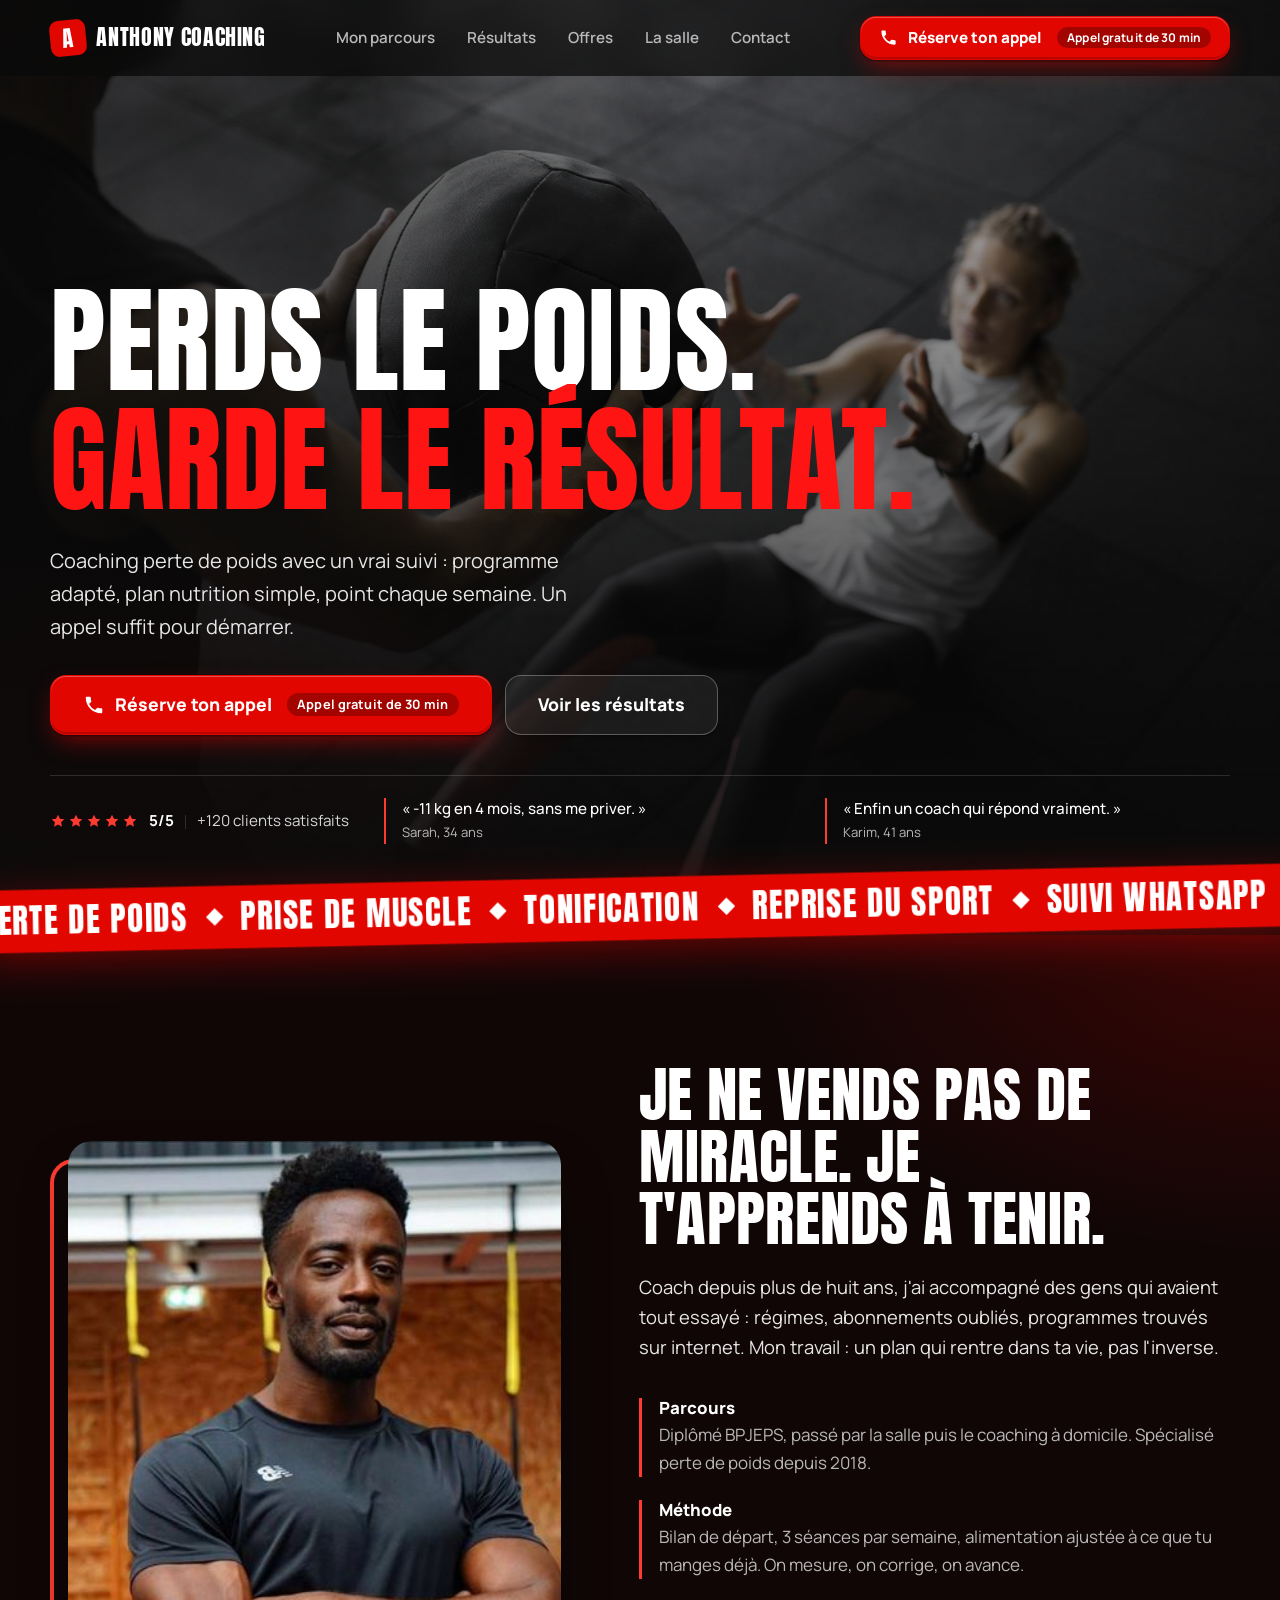
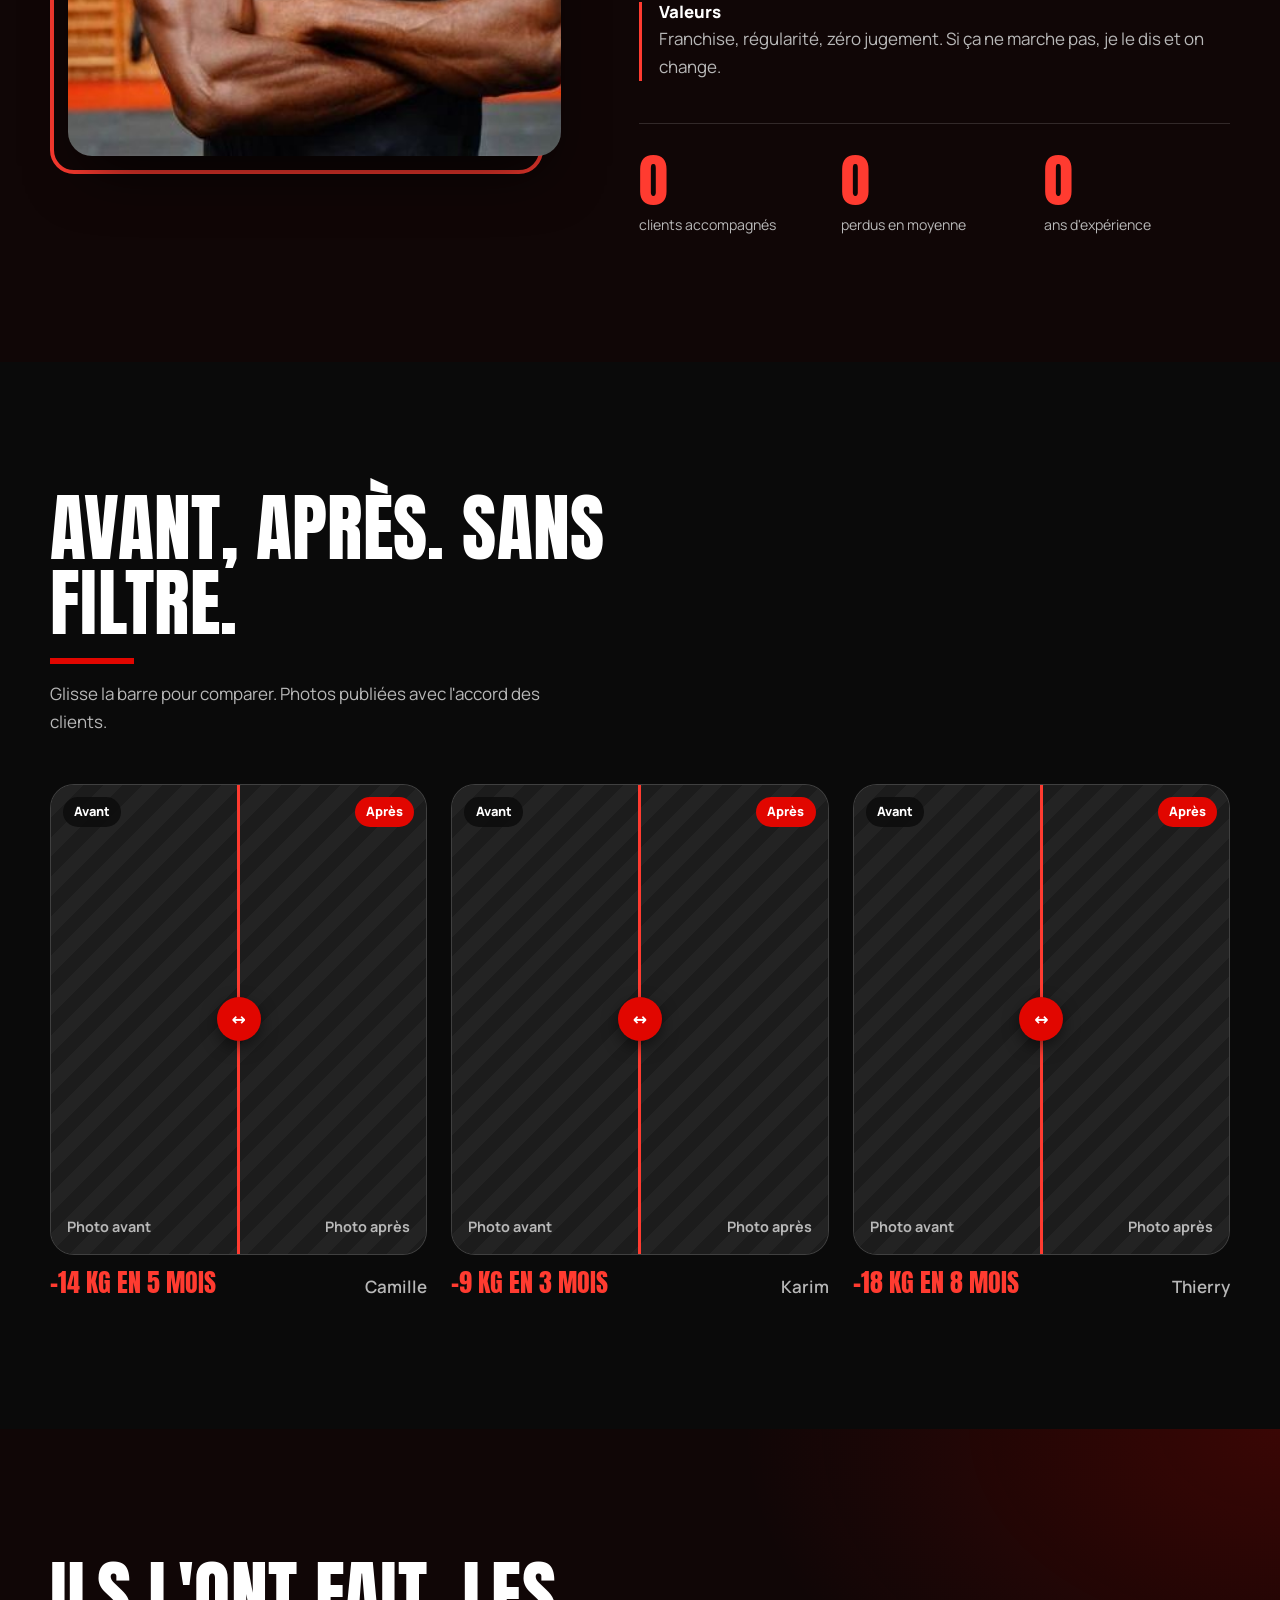
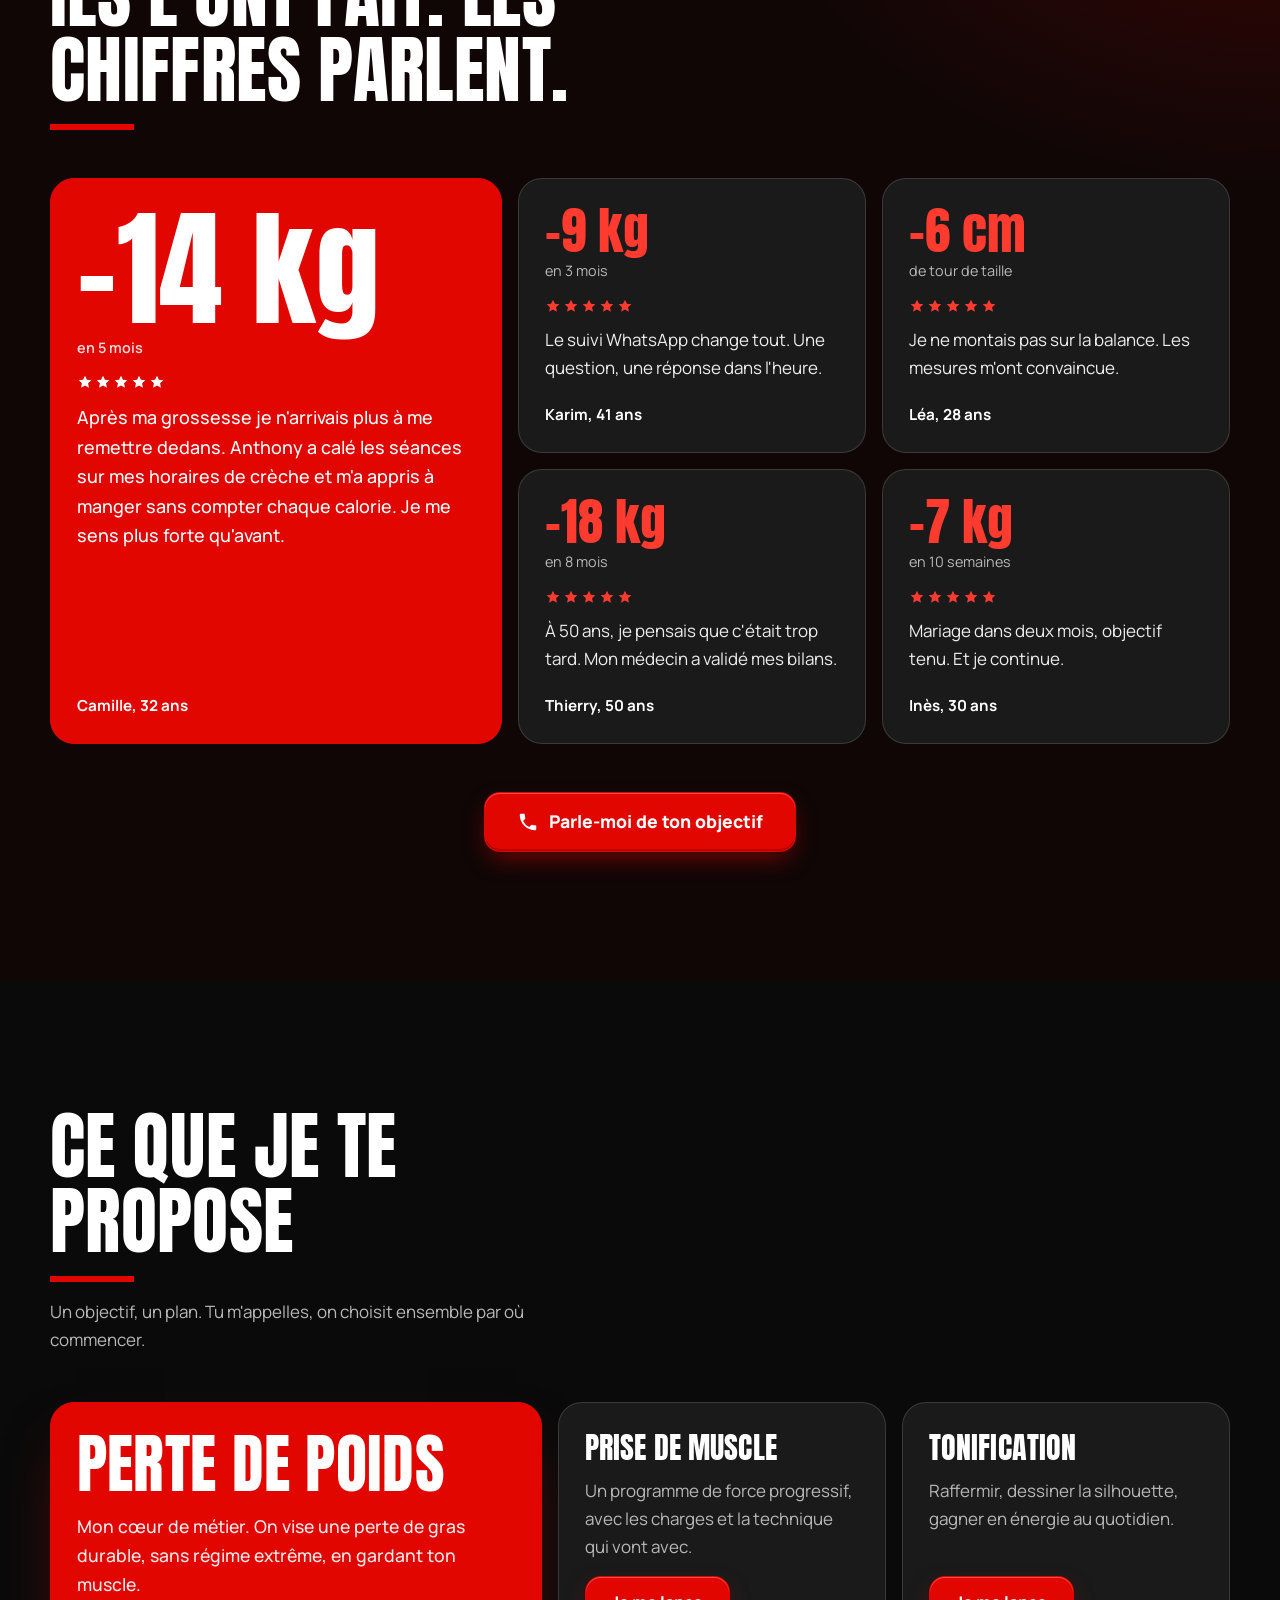
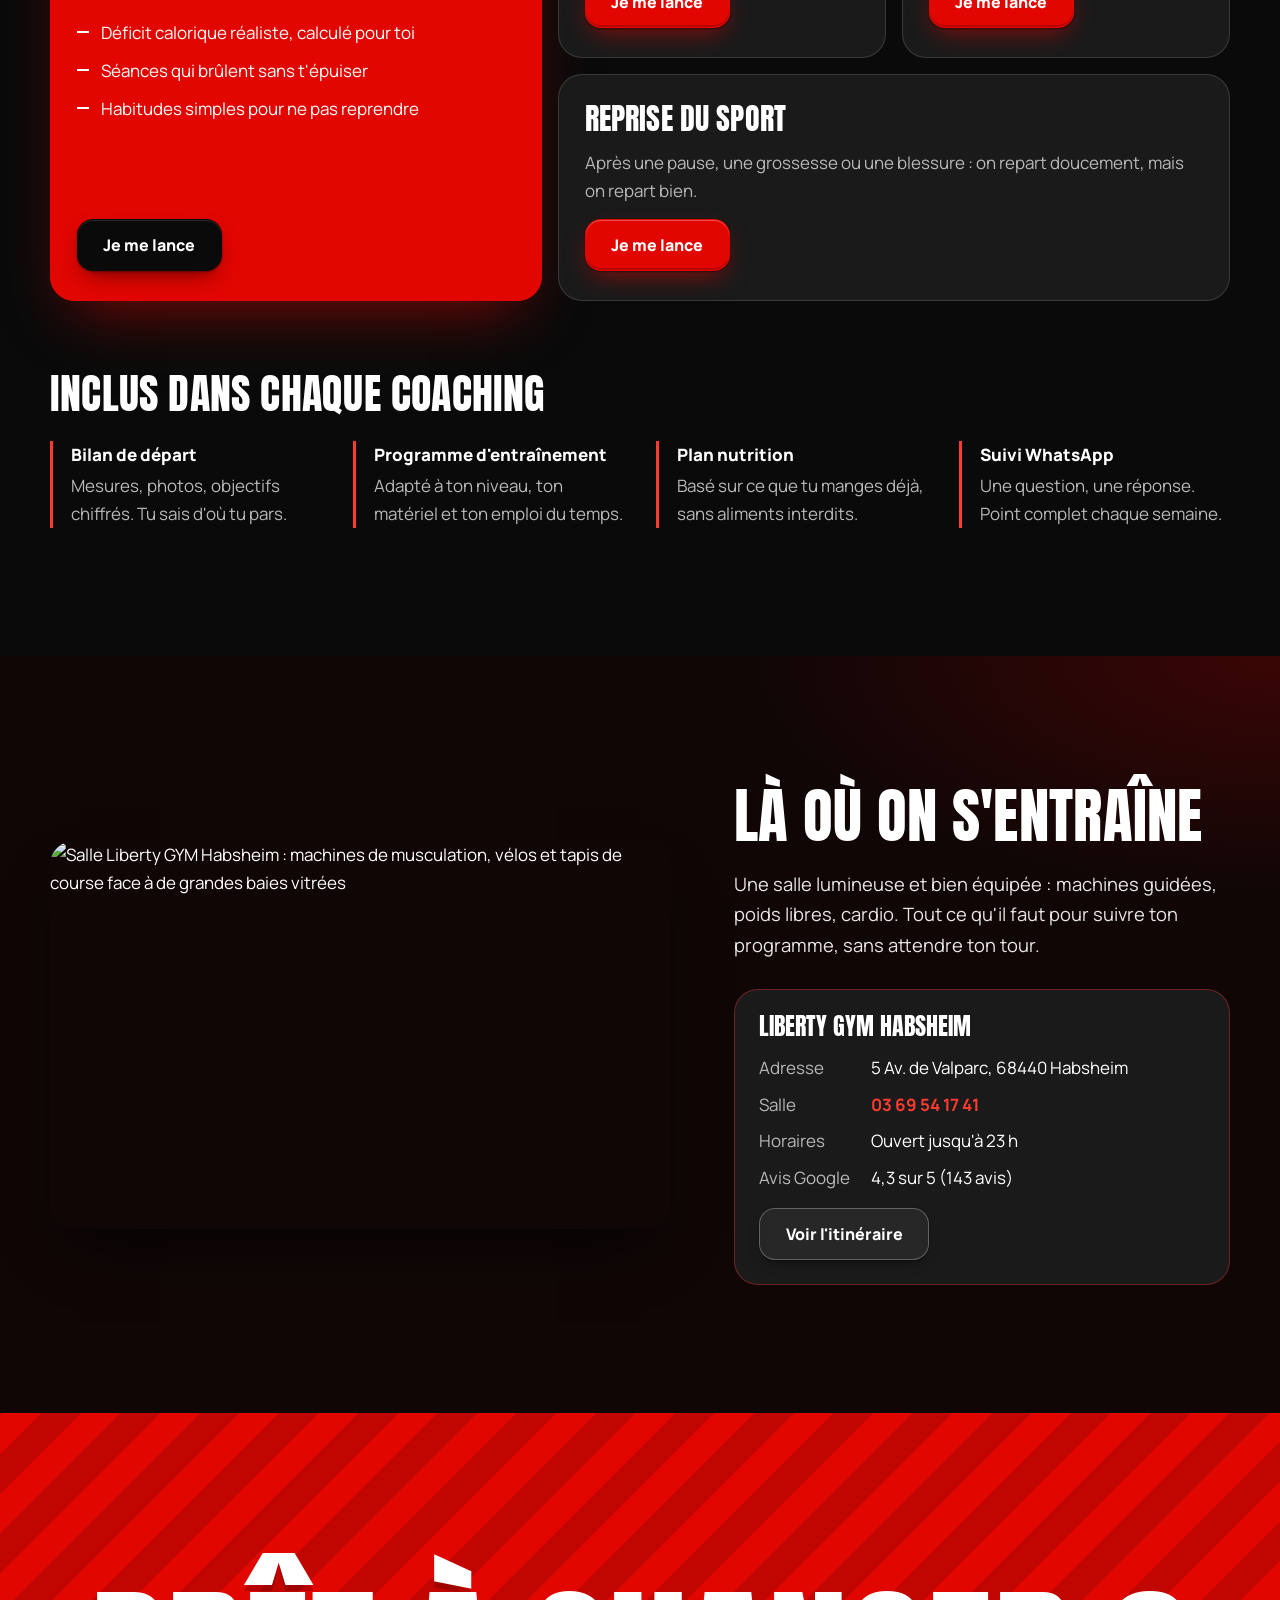
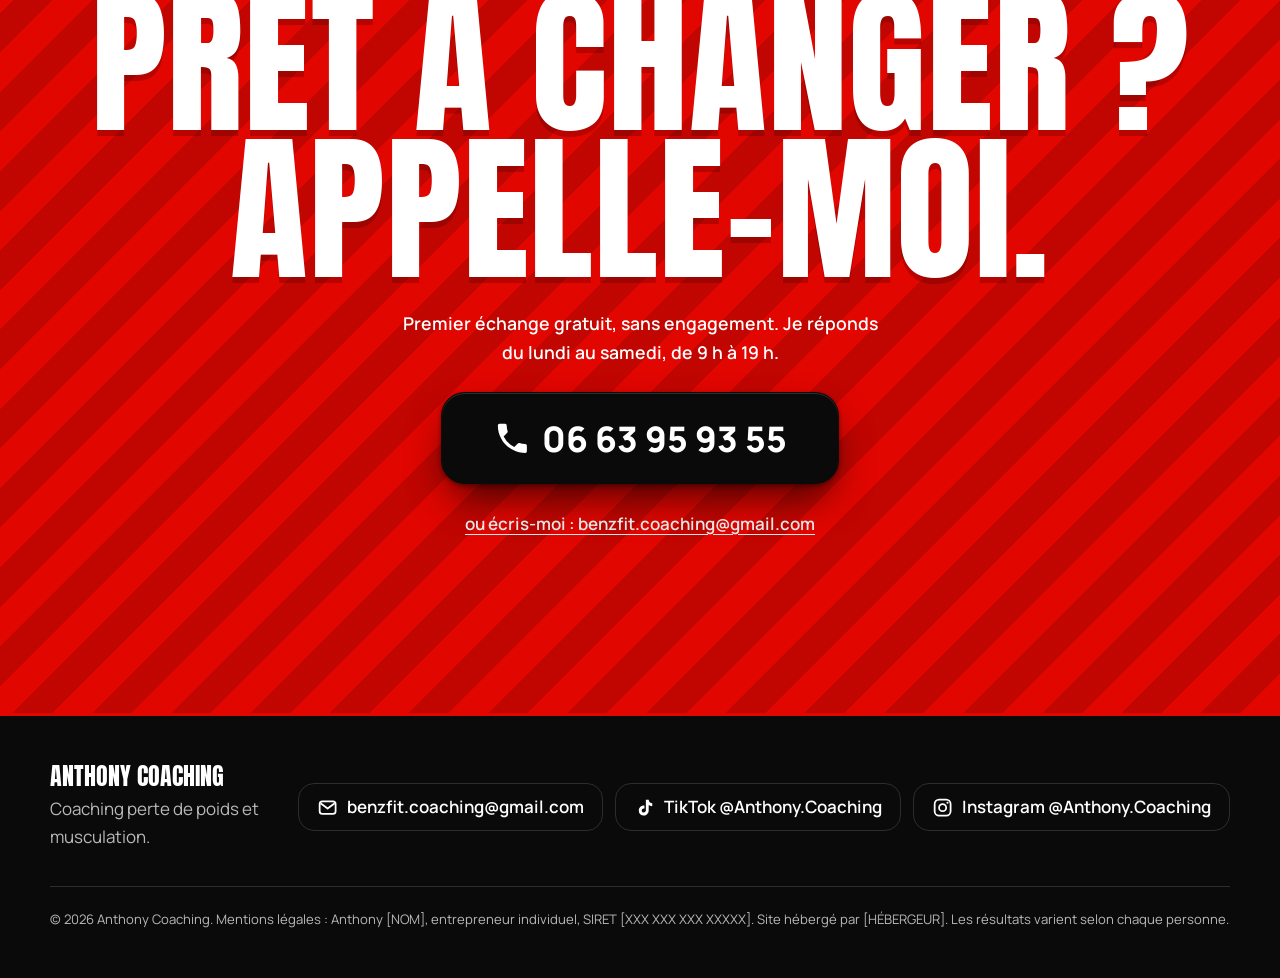
==== index.html @ 88488489 "Site one-page Anthony Coaching (rouge et noir, responsive) Co-Authored-By: Claude Sonnet 5.5 <norepl" ====
<!DOCTYPE html>
<html lang="fr">
<head>
  <meta charset="utf-8">
  <meta name="viewport" content="width=device-width, initial-scale=1, viewport-fit=cover">

  <!-- ============================================================
       TODO (PERSONNALISATION) — où modifier quoi :
       1. Téléphone, handles réseaux, chiffres, nom de domaine : js/main.js (objet CONFIG)
          + les liens tel: de ce fichier contiennent +33663959355 (rechercher/remplacer).
       2. Textes, avis, offres, prix : ce fichier, blocs marqués "TODO".
       3. Couleurs / polices : variables en haut de css/style.css.
       ============================================================ -->

  <!-- TODO: titre et description SEO (ville, spécialité) -->
  <title>Anthony Coaching — Coach perte de poids et musculation</title>
  <meta name="description" content="Coach sportif spécialisé perte de poids : programme d'entraînement, plan nutrition et suivi hebdomadaire sur WhatsApp. Appelle Anthony pour démarrer.">
  <meta name="theme-color" content="#0A0A0A">

  <!-- TODO: remplacer par l'URL réelle du site -->
  <link rel="canonical" href="https://www.example.com/">
  <meta property="og:type" content="website">
  <meta property="og:locale" content="fr_FR">
  <meta property="og:title" content="Anthony Coaching — Perds le poids, garde le résultat">
  <meta property="og:description" content="Coaching perte de poids : programme, nutrition, suivi hebdo. Appelle Anthony.">
  <meta property="og:image" content="https://www.example.com/assets/background-2000.jpg">
  <meta name="twitter:card" content="summary_large_image">

  <link rel="preconnect" href="https://fonts.googleapis.com">
  <link rel="preconnect" href="https://fonts.gstatic.com" crossorigin>
  <link href="https://fonts.googleapis.com/css2?family=Anton&family=Manrope:wght@400;500;600;700;800&display=swap" rel="stylesheet">
  <link rel="icon" href="data:image/svg+xml,%3Csvg xmlns='http://www.w3.org/2000/svg' viewBox='0 0 32 32'%3E%3Crect width='32' height='32' rx='7' fill='%23E10600'/%3E%3Ctext x='16' y='24' font-size='22' font-family='Impact,sans-serif' text-anchor='middle' fill='%23fff'%3EA%3C/text%3E%3C/svg%3E">
  <link rel="stylesheet" href="css/style.css">
</head>
<body>

  <!-- Sprite d'icônes SVG (une seule famille, trait 2px) -->
  <svg width="0" height="0" style="position:absolute" aria-hidden="true" focusable="false">
    <symbol id="i-phone" viewBox="0 0 24 24"><path fill="currentColor" d="M6.6 10.8a15.1 15.1 0 0 0 6.6 6.6l2.2-2.2a1 1 0 0 1 1-.25c1.1.37 2.3.57 3.6.57a1 1 0 0 1 1 1V20a1 1 0 0 1-1 1C10.6 21 3 13.4 3 4a1 1 0 0 1 1-1h3.5a1 1 0 0 1 1 1c0 1.3.2 2.5.57 3.6a1 1 0 0 1-.25 1z"/></symbol>
    <symbol id="i-star" viewBox="0 0 24 24"><path fill="currentColor" d="m12 2.5 2.9 6.1 6.6.8-4.9 4.6 1.3 6.6L12 17.2 6.1 20.6l1.3-6.6L2.5 9.4l6.6-.8z"/></symbol>
    <symbol id="i-mail" viewBox="0 0 24 24"><g fill="none" stroke="currentColor" stroke-width="2" stroke-linejoin="round"><rect x="3" y="5" width="18" height="14" rx="3"/><path d="m4 7 8 6 8-6"/></g></symbol>
    <symbol id="i-tiktok" viewBox="0 0 24 24"><path fill="currentColor" d="M16.6 3c.3 2.4 1.7 3.9 4 4.1v3.2c-1.5.1-2.9-.4-4-1.2v6.2c0 3.2-2.4 5.7-5.6 5.7A5.6 5.6 0 0 1 5.4 15.4c0-3.5 3-6.1 6.4-5.6v3.3c-1.6-.5-3.1.6-3.1 2.2 0 1.3 1 2.3 2.3 2.3 1.4 0 2.4-1 2.4-2.5V3z"/></symbol>
    <symbol id="i-instagram" viewBox="0 0 24 24"><g fill="none" stroke="currentColor" stroke-width="2"><rect x="3" y="3" width="18" height="18" rx="5"/><circle cx="12" cy="12" r="4"/></g><circle cx="17.5" cy="6.5" r="1.2" fill="currentColor"/></symbol>
  </svg>

  <a class="skip" href="#main">Aller au contenu</a>

  <!-- ===================== HEADER ===================== -->
  <header class="header" id="header">
    <div class="progress" id="progress" aria-hidden="true"></div>
    <div class="wrap header__in">
      <a class="logo" href="#top" aria-label="Anthony Coaching, retour en haut">
        <span class="logo__mark" aria-hidden="true">A</span>
        <span class="logo__text">Anthony Coaching</span>
      </a>
      <nav class="nav" aria-label="Navigation principale">
        <a href="#bio">Mon parcours</a>
        <a href="#resultats">Résultats</a>
        <a href="#offres">Offres</a>
        <a href="#salle">La salle</a>
        <a href="#contact">Contact</a>
      </nav>
      <!-- Numéro d'Anthony : 06 63 95 93 55 (aussi dans js/main.js, objet CONFIG) -->
      <a class="btn btn--primary btn--sm" href="tel:+33663959355" data-call aria-label="Réserve ton appel, appel gratuit de 30 minutes">
        <svg class="ico" aria-hidden="true"><use href="#i-phone"/></svg>
        <span>Réserve ton appel</span>
        <span class="btn__chip">Appel gratuit de 30 min</span>
      </a>
      <button class="burger" id="burger" type="button" aria-label="Ouvrir le menu" aria-expanded="false" aria-controls="menu"><span></span><span></span></button>
    </div>
  </header>
  <nav class="menu" id="menu" aria-label="Menu mobile" hidden>
    <a href="#bio">Mon parcours</a>
    <a href="#resultats">Résultats</a>
    <a href="#offres">Offres</a>
    <a href="#salle">La salle</a>
    <a href="#contact">Contact</a>
  </nav>


  <main id="main">

    <!-- ===================== HERO ===================== -->
    <section class="hero" id="top">
      <div class="hero__media" aria-hidden="false">
        <img class="hero__img" id="heroImg"
             src="assets/background-1000.jpg"
             srcset="assets/background-1000.jpg 1000w, assets/background-2000.jpg 2000w"
             sizes="100vw" width="2000" height="1333"
             alt="Anthony tend un medecine ball à une cliente pendant une séance de renforcement"
             fetchpriority="high">
      </div>
      <div class="hero__shade" aria-hidden="true"></div>

      <div class="wrap hero__in">
        <!-- TODO: promesse principale -->
        <h1 class="hero__title">
          <span class="ln"><span>Perds le poids.</span></span>
          <span class="ln y"><span>Garde le résultat.</span></span>
        </h1>
        <!-- TODO: sous-titre -->
        <p class="hero__sub">Coaching perte de poids avec un vrai suivi : programme adapté, plan nutrition simple, point chaque semaine. Un appel suffit pour démarrer.</p>

        <div class="hero__cta">
          <a class="btn btn--primary btn--lg" href="tel:+33663959355" data-call id="heroCall">
            <svg class="ico" aria-hidden="true"><use href="#i-phone"/></svg>
            <span>Réserve ton appel</span>
            <span class="btn__chip">Appel gratuit de 30 min</span>
          </a>
          <a class="btn btn--ghost btn--lg" href="#resultats">Voir les résultats</a>
        </div>

        <div class="proof">
          <div class="proof__score">
            <div class="stars" role="img" aria-label="Note de 5 sur 5">
              <svg aria-hidden="true"><use href="#i-star"/></svg><svg aria-hidden="true"><use href="#i-star"/></svg><svg aria-hidden="true"><use href="#i-star"/></svg><svg aria-hidden="true"><use href="#i-star"/></svg><svg aria-hidden="true"><use href="#i-star"/></svg>
            </div>
            <p><strong>5/5</strong> <span class="sep" aria-hidden="true"></span> <!-- TODO: nombre de clients --><span data-clients>+120</span> clients satisfaits</p>
          </div>
          <!-- TODO: 2 mini avis du hero -->
          <figure class="mini">
            <blockquote>« -11 kg en 4 mois, sans me priver. »</blockquote>
            <figcaption>Sarah, 34 ans</figcaption>
          </figure>
          <figure class="mini">
            <blockquote>« Enfin un coach qui répond vraiment. »</blockquote>
            <figcaption>Karim, 41 ans</figcaption>
          </figure>
        </div>
      </div>
    </section>

    <div class="marquee" aria-hidden="true"><div class="marquee__track"><span>Perte de poids</span><span>Prise de muscle</span><span>Tonification</span><span>Reprise du sport</span><span>Suivi WhatsApp</span><span>Plan nutrition</span><span>Perte de poids</span><span>Prise de muscle</span><span>Tonification</span><span>Reprise du sport</span><span>Suivi WhatsApp</span><span>Plan nutrition</span></div></div>

    <!-- ===================== BIO ===================== -->
    <section class="section bio alt" id="bio">
      <div class="wrap bio__grid">
        <div class="bio__photo" data-reveal>
          <div class="frame">
            <img src="assets/portrait-800.jpg" srcset="assets/portrait-480.jpg 480w, assets/portrait-800.jpg 800w"
                 sizes="(min-width: 900px) 460px, 86vw" width="800" height="800" loading="lazy"
                 alt="Portrait d'Anthony, coach sportif, bras croisés dans sa salle d'entraînement">
          </div>
        </div>

        <div class="bio__text">
          <h2 data-reveal>Je ne vends pas de miracle. Je t'apprends à tenir.</h2>
          <!-- TODO: remplacer tout ce texte par la vraie histoire d'Anthony -->
          <p class="lead" data-reveal>Coach depuis plus de huit ans, j'ai accompagné des gens qui avaient tout essayé : régimes, abonnements oubliés, programmes trouvés sur internet. Mon travail : un plan qui rentre dans ta vie, pas l'inverse.</p>

          <dl class="pillars">
            <div data-reveal>
              <dt>Parcours</dt>
              <dd>Diplômé BPJEPS, passé par la salle puis le coaching à domicile. Spécialisé perte de poids depuis 2018.</dd>
            </div>
            <div data-reveal>
              <dt>Méthode</dt>
              <dd>Bilan de départ, 3 séances par semaine, alimentation ajustée à ce que tu manges déjà. On mesure, on corrige, on avance.</dd>
            </div>
            <div data-reveal>
              <dt>Valeurs</dt>
              <dd>Franchise, régularité, zéro jugement. Si ça ne marche pas, je le dis et on change.</dd>
            </div>
          </dl>

          <!-- TODO: 3 chiffres clés (data-count = valeur finale) -->
          <ul class="stats" data-reveal>
            <li><span class="stats__n"><span data-count="120" data-prefix="+">0</span></span><span class="stats__l">clients accompagnés</span></li>
            <li><span class="stats__n"><span data-count="9" data-prefix="-" data-suffix=" kg">0</span></span><span class="stats__l">perdus en moyenne</span></li>
            <li><span class="stats__n"><span data-count="8">0</span></span><span class="stats__l">ans d'expérience</span></li>
          </ul>
        </div>
      </div>
    </section>

    <!-- ===================== AVANT / APRÈS ===================== -->
    <section class="section ba-sec" id="resultats">
      <div class="wrap">
        <h2 class="section__title" data-reveal>Avant, après. Sans filtre.</h2>
        <p class="section__sub" data-reveal>Glisse la barre pour comparer. Photos publiées avec l'accord des clients.</p>

        <!-- TODO: déposer les photos dans assets/ : avant-1.jpg / apres-1.jpg, avant-2.jpg / apres-2.jpg, avant-3.jpg / apres-3.jpg
             (format portrait 4:5, même pose et même lumière). Tant qu'elles manquent, un cadre "Photo avant / après" s'affiche.
             Adapter aussi prénoms et résultats. -->
        <div class="bagrid">
          <figure class="ba" data-reveal>
            <div class="ba__stage" style="--pos:50%">
              <div class="ba__layer ba__after"><img src="assets/apres-1.jpg" width="800" height="1000" loading="lazy" alt="Camille après le coaching"><span class="ba__ph">Photo après</span></div>
              <div class="ba__layer ba__before"><img src="assets/avant-1.jpg" width="800" height="1000" loading="lazy" alt="Camille avant le coaching"><span class="ba__ph">Photo avant</span></div>
              <span class="ba__tag ba__tag--l">Avant</span><span class="ba__tag ba__tag--r">Après</span>
              <span class="ba__handle" aria-hidden="true"></span>
              <input class="ba__range" type="range" min="0" max="100" value="50" aria-label="Comparer avant et après, Camille">
            </div>
            <figcaption><strong>-14 kg en 5 mois</strong><span>Camille</span></figcaption>
          </figure>
          <figure class="ba" data-reveal>
            <div class="ba__stage" style="--pos:50%">
              <div class="ba__layer ba__after"><img src="assets/apres-2.jpg" width="800" height="1000" loading="lazy" alt="Karim après le coaching"><span class="ba__ph">Photo après</span></div>
              <div class="ba__layer ba__before"><img src="assets/avant-2.jpg" width="800" height="1000" loading="lazy" alt="Karim avant le coaching"><span class="ba__ph">Photo avant</span></div>
              <span class="ba__tag ba__tag--l">Avant</span><span class="ba__tag ba__tag--r">Après</span>
              <span class="ba__handle" aria-hidden="true"></span>
              <input class="ba__range" type="range" min="0" max="100" value="50" aria-label="Comparer avant et après, Karim">
            </div>
            <figcaption><strong>-9 kg en 3 mois</strong><span>Karim</span></figcaption>
          </figure>
          <figure class="ba" data-reveal>
            <div class="ba__stage" style="--pos:50%">
              <div class="ba__layer ba__after"><img src="assets/apres-3.jpg" width="800" height="1000" loading="lazy" alt="Thierry après le coaching"><span class="ba__ph">Photo après</span></div>
              <div class="ba__layer ba__before"><img src="assets/avant-3.jpg" width="800" height="1000" loading="lazy" alt="Thierry avant le coaching"><span class="ba__ph">Photo avant</span></div>
              <span class="ba__tag ba__tag--l">Avant</span><span class="ba__tag ba__tag--r">Après</span>
              <span class="ba__handle" aria-hidden="true"></span>
              <input class="ba__range" type="range" min="0" max="100" value="50" aria-label="Comparer avant et après, Thierry">
            </div>
            <figcaption><strong>-18 kg en 8 mois</strong><span>Thierry</span></figcaption>
          </figure>
        </div>
      </div>
    </section>

    <!-- ===================== AVIS ===================== -->
    <section class="section reviews alt" id="avis">
      <div class="wrap">
        <h2 class="section__title" data-reveal>Ils l'ont fait. Les chiffres parlent.</h2>

        <!-- TODO: 4 à 6 avis réels (prénom, résultat chiffré, texte) -->
        <div class="rgrid">
          <article class="review review--big" data-reveal>
            <p class="review__res">-14 kg</p>
            <p class="review__time">en 5 mois</p>
            <div class="stars" role="img" aria-label="5 étoiles sur 5"><svg aria-hidden="true"><use href="#i-star"/></svg><svg aria-hidden="true"><use href="#i-star"/></svg><svg aria-hidden="true"><use href="#i-star"/></svg><svg aria-hidden="true"><use href="#i-star"/></svg><svg aria-hidden="true"><use href="#i-star"/></svg></div>
            <blockquote>Après ma grossesse je n'arrivais plus à me remettre dedans. Anthony a calé les séances sur mes horaires de crèche et m'a appris à manger sans compter chaque calorie. Je me sens plus forte qu'avant.</blockquote>
            <p class="review__who">Camille, 32 ans</p>
          </article>

          <article class="review" data-reveal>
            <p class="review__res">-9 kg</p><p class="review__time">en 3 mois</p>
            <div class="stars" role="img" aria-label="5 étoiles sur 5"><svg aria-hidden="true"><use href="#i-star"/></svg><svg aria-hidden="true"><use href="#i-star"/></svg><svg aria-hidden="true"><use href="#i-star"/></svg><svg aria-hidden="true"><use href="#i-star"/></svg><svg aria-hidden="true"><use href="#i-star"/></svg></div>
            <blockquote>Le suivi WhatsApp change tout. Une question, une réponse dans l'heure.</blockquote>
            <p class="review__who">Karim, 41 ans</p>
          </article>

          <article class="review" data-reveal>
            <p class="review__res">-6 cm</p><p class="review__time">de tour de taille</p>
            <div class="stars" role="img" aria-label="5 étoiles sur 5"><svg aria-hidden="true"><use href="#i-star"/></svg><svg aria-hidden="true"><use href="#i-star"/></svg><svg aria-hidden="true"><use href="#i-star"/></svg><svg aria-hidden="true"><use href="#i-star"/></svg><svg aria-hidden="true"><use href="#i-star"/></svg></div>
            <blockquote>Je ne montais pas sur la balance. Les mesures m'ont convaincue.</blockquote>
            <p class="review__who">Léa, 28 ans</p>
          </article>

          <article class="review" data-reveal>
            <p class="review__res">-18 kg</p><p class="review__time">en 8 mois</p>
            <div class="stars" role="img" aria-label="5 étoiles sur 5"><svg aria-hidden="true"><use href="#i-star"/></svg><svg aria-hidden="true"><use href="#i-star"/></svg><svg aria-hidden="true"><use href="#i-star"/></svg><svg aria-hidden="true"><use href="#i-star"/></svg><svg aria-hidden="true"><use href="#i-star"/></svg></div>
            <blockquote>À 50 ans, je pensais que c'était trop tard. Mon médecin a validé mes bilans.</blockquote>
            <p class="review__who">Thierry, 50 ans</p>
          </article>

          <article class="review" data-reveal>
            <p class="review__res">-7 kg</p><p class="review__time">en 10 semaines</p>
            <div class="stars" role="img" aria-label="5 étoiles sur 5"><svg aria-hidden="true"><use href="#i-star"/></svg><svg aria-hidden="true"><use href="#i-star"/></svg><svg aria-hidden="true"><use href="#i-star"/></svg><svg aria-hidden="true"><use href="#i-star"/></svg><svg aria-hidden="true"><use href="#i-star"/></svg></div>
            <blockquote>Mariage dans deux mois, objectif tenu. Et je continue.</blockquote>
            <p class="review__who">Inès, 30 ans</p>
          </article>
        </div>

        <div class="center" data-reveal>
          <a class="btn btn--primary btn--lg" href="tel:+33663959355" data-call>
            <svg class="ico" aria-hidden="true"><use href="#i-phone"/></svg>
            <span>Parle-moi de ton objectif</span>
          </a>
        </div>
      </div>
    </section>

    <!-- ===================== OFFRES ===================== -->
    <section class="section offers" id="offres">
      <div class="wrap">
        <h2 class="section__title" data-reveal>Ce que je te propose</h2>
        <p class="section__sub" data-reveal>Un objectif, un plan. Tu m'appelles, on choisit ensemble par où commencer.</p>

        <!-- TODO: objectifs proposés (textes à adapter). Pas de prix : tout se discute au téléphone. -->
        <div class="ogrid">
          <article class="offer offer--main" data-reveal>
            <h3>Perte de poids</h3>
            <p>Mon cœur de métier. On vise une perte de gras durable, sans régime extrême, en gardant ton muscle.</p>
            <ul>
              <li>Déficit calorique réaliste, calculé pour toi</li>
              <li>Séances qui brûlent sans t'épuiser</li>
              <li>Habitudes simples pour ne pas reprendre</li>
            </ul>
            <a class="btn btn--dark" href="tel:+33663959355" data-call>Je me lance</a>
          </article>

          <article class="offer" data-reveal>
            <h3>Prise de muscle</h3>
            <p>Un programme de force progressif, avec les charges et la technique qui vont avec.</p>
            <a class="btn btn--primary" href="tel:+33663959355" data-call>Je me lance</a>
          </article>

          <article class="offer" data-reveal>
            <h3>Tonification</h3>
            <p>Raffermir, dessiner la silhouette, gagner en énergie au quotidien.</p>
            <a class="btn btn--primary" href="tel:+33663959355" data-call>Je me lance</a>
          </article>

          <article class="offer" data-reveal>
            <h3>Reprise du sport</h3>
            <p>Après une pause, une grossesse ou une blessure : on repart doucement, mais on repart bien.</p>
            <a class="btn btn--primary" href="tel:+33663959355" data-call>Je me lance</a>
          </article>
        </div>

        <!-- TODO: ce qui est inclus dans chaque coaching -->
        <h3 class="inc__title" data-reveal>Inclus dans chaque coaching</h3>
        <dl class="inc">
          <div data-reveal><dt>Bilan de départ</dt><dd>Mesures, photos, objectifs chiffrés. Tu sais d'où tu pars.</dd></div>
          <div data-reveal><dt>Programme d'entraînement</dt><dd>Adapté à ton niveau, ton matériel et ton emploi du temps.</dd></div>
          <div data-reveal><dt>Plan nutrition</dt><dd>Basé sur ce que tu manges déjà, sans aliments interdits.</dd></div>
          <div data-reveal><dt>Suivi WhatsApp</dt><dd>Une question, une réponse. Point complet chaque semaine.</dd></div>
        </dl>
      </div>
    </section>

    <!-- ===================== SALLE ===================== -->
    <section class="section gym alt" id="salle">
      <div class="wrap gym__grid">
        <div class="gym__photo" data-reveal>
          <img src="assets/salle.webp" width="1200" height="675" loading="lazy"
               alt="Salle Liberty GYM Habsheim : machines de musculation, vélos et tapis de course face à de grandes baies vitrées">
        </div>
        <div class="gym__info">
          <h2 data-reveal>Là où on s'entraîne</h2>
          <p class="lead" data-reveal>Une salle lumineuse et bien équipée : machines guidées, poids libres, cardio. Tout ce qu'il faut pour suivre ton programme, sans attendre ton tour.</p>
          <!-- TODO: vérifier adresse, téléphone, horaires et note Google avant mise en ligne -->
          <address class="gym__card" data-reveal>
            <p class="gym__name">Liberty GYM Habsheim</p>
            <ul>
              <li><span>Adresse</span>5 Av. de Valparc, 68440 Habsheim</li>
              <li><span>Salle</span><a href="tel:+33369541741">03 69 54 17 41</a></li>
              <li><span>Horaires</span>Ouvert jusqu'à 23 h</li>
              <li><span>Avis Google</span>4,3 sur 5 (143 avis)</li>
            </ul>
            <a class="btn btn--ghost" href="https://www.google.com/maps/search/?api=1&amp;query=Liberty+GYM+5+Av.+de+Valparc+68440+Habsheim" target="_blank" rel="noopener noreferrer">Voir l'itinéraire</a>
          </address>
        </div>
      </div>
    </section>

    <!-- ===================== CTA FINAL ===================== -->
    <section class="final" id="contact">
      <div class="wrap final__in">
        <h2 data-reveal>Prêt à changer ?<br>Appelle-moi.</h2>
        <p data-reveal>Premier échange gratuit, sans engagement. Je réponds du lundi au samedi, <!-- TODO: horaires -->de 9 h à 19 h.</p>
        <a class="btn btn--dark btn--xl" href="tel:+33663959355" data-call data-reveal>
          <svg class="ico" aria-hidden="true"><use href="#i-phone"/></svg>
          <span data-phone-label>06 63 95 93 55</span>
        </a>
        <a class="final__mail" href="mailto:benzfit.coaching@gmail.com" data-reveal>ou écris-moi : benzfit.coaching@gmail.com</a>
      </div>
    </section>
  </main>

  <!-- ===================== FOOTER ===================== -->
  <footer class="footer">
    <div class="wrap footer__in">
      <div>
        <p class="footer__brand">Anthony Coaching</p>
        <p class="footer__muted">Coaching perte de poids et musculation.</p>
      </div>
      <ul class="social">
        <li><a href="mailto:benzfit.coaching@gmail.com"><svg class="ico" aria-hidden="true"><use href="#i-mail"/></svg><span>benzfit.coaching@gmail.com</span></a></li>
        <li><a href="https://www.tiktok.com/@Anthony.Coaching" target="_blank" rel="noopener noreferrer"><svg class="ico" aria-hidden="true"><use href="#i-tiktok"/></svg><span>TikTok @Anthony.Coaching</span></a></li>
        <li><a href="https://www.instagram.com/Anthony.Coaching" target="_blank" rel="noopener noreferrer"><svg class="ico" aria-hidden="true"><use href="#i-instagram"/></svg><span>Instagram @Anthony.Coaching</span></a></li>
      </ul>
    </div>
    <div class="wrap footer__legal">
      <!-- TODO: mentions légales réelles (statut, SIRET, adresse, hébergeur) -->
      <p>© <span id="year">2026</span> Anthony Coaching. Mentions légales : Anthony [NOM], entrepreneur individuel, SIRET [XXX XXX XXX XXXXX]. Site hébergé par [HÉBERGEUR]. Les résultats varient selon chaque personne.</p>
    </div>
  </footer>

  <!-- Bouton d'appel flottant (mobile) -->
  <a class="fab" id="fab" href="tel:+33663959355" data-call aria-label="Appeler Anthony">
    <svg class="ico" aria-hidden="true"><use href="#i-phone"/></svg>
    <span>Appeler</span>
  </a>

  <script src="js/main.js"></script>
</body>
</html>
---- css/style.css ----
/* ============================================================
   TODO (DA) : couleurs et polices modifiables ici
   ============================================================ */
:root {
  --red: #E10600;            /* aplats : texte blanc dessus (5:1) */
  --red-hot: #FF3B30;        /* texte et filets sur noir (5.8:1) */
  --red-deep: #B30500;
  --black: #0A0A0A;
  --ink: #141414;
  --panel: #1A1A1A;
  --line: rgba(255,255,255,.14);
  --white: #fff;
  --muted: #B8B8B8;           /* 9.6:1 sur #0A0A0A */
  --font-display: "Anton", "Impact", "Arial Narrow", sans-serif;
  --font-body: "Manrope", system-ui, -apple-system, "Segoe UI", sans-serif;
  --r-sm: 10px; --r-md: 16px; --r-lg: 24px; --r-pill: 999px;
  --header-h: 68px;
  --ease: cubic-bezier(.22,.8,.3,1);
}

*, *::before, *::after { box-sizing: border-box; }
html { scroll-behavior: smooth; scroll-padding-top: calc(var(--header-h) + 8px); -webkit-text-size-adjust: 100%; }
body { margin: 0; background: var(--black); color: var(--white); font: 400 1.0625rem/1.65 var(--font-body); overflow-x: hidden; }
img { display: block; max-width: 100%; height: auto; }
h1, h2, h3 { font-family: var(--font-display); font-weight: 400; line-height: 1.02; margin: 0; letter-spacing: .005em; text-transform: uppercase; }
p { margin: 0; }
a { color: inherit; }
ul { list-style: none; margin: 0; padding: 0; }
blockquote, figure, dl, dd { margin: 0; }
.ico { width: 1.25em; height: 1.25em; flex: none; }
.wrap { width: min(1180px, 100% - 2.5rem); margin-inline: auto; }
.center { text-align: center; margin-top: 3rem; }

:focus-visible { outline: 3px solid var(--white); outline-offset: 3px; box-shadow: 0 0 0 6px var(--black); border-radius: 6px; }
.skip { position: absolute; left: 1rem; top: -4rem; background: var(--red); color: #fff; padding: .7rem 1rem; border-radius: var(--r-sm); font-weight: 700; z-index: 100; }
.skip:focus { top: 1rem; }

/* ---------- Boutons ---------- */
.btn {
  --h: 52px;
  display: inline-flex; align-items: center; justify-content: center; gap: .6rem;
  min-height: var(--h); padding: 0 1.6rem; border-radius: var(--r-md);
  font: 800 1rem/1 var(--font-body); text-decoration: none; cursor: pointer; border: 1px solid transparent;
  touch-action: manipulation;
  transition: transform .2s var(--ease), box-shadow .2s var(--ease), background-color .2s, border-color .2s;
}
.btn--sm { --h: 44px; padding: 0 1.1rem; font-size: .95rem; }
.btn--lg { --h: 60px; padding: 0 2rem; font-size: 1.1rem; }
.btn--xl { --h: clamp(68px, 9vw, 92px); padding: 0 clamp(1.6rem, 5vw, 3.2rem); font-size: clamp(1.3rem, 4vw, 2.2rem); border-radius: var(--r-lg); }
.btn--xl .ico { width: 1.1em; height: 1.1em; }

.btn--primary {
  background: var(--red); color: #fff;
  box-shadow: inset 0 1px 0 rgba(255,255,255,.55), inset 0 -2px 0 rgba(0,0,0,.12), 0 1px 2px rgba(0,0,0,.5), 0 8px 20px -6px rgba(225,6,0,.35);
}
.btn--primary:hover { transform: translateY(-2px); background: #F01A0F; box-shadow: inset 0 1px 0 rgba(255,255,255,.6), inset 0 -2px 0 rgba(0,0,0,.12), 0 2px 4px rgba(0,0,0,.5), 0 16px 30px -8px rgba(225,6,0,.5); }
.btn--ghost { background: rgba(255,255,255,.06); color: var(--white); border-color: rgba(255,255,255,.28); box-shadow: 0 1px 2px rgba(0,0,0,.4), 0 6px 16px -8px rgba(0,0,0,.6); backdrop-filter: blur(4px); }
.btn--ghost:hover { transform: translateY(-2px); border-color: var(--white); background: rgba(255,255,255,.12); box-shadow: 0 2px 4px rgba(0,0,0,.4), 0 14px 26px -10px rgba(0,0,0,.7); }
.btn--dark { background: var(--black); color: #fff; box-shadow: inset 0 1px 0 rgba(255,255,255,.12), 0 1px 2px rgba(0,0,0,.4), 0 10px 22px -8px rgba(0,0,0,.55); }
.btn--dark:hover { transform: translateY(-2px); box-shadow: inset 0 1px 0 rgba(255,255,255,.16), 0 2px 4px rgba(0,0,0,.4), 0 20px 34px -10px rgba(0,0,0,.7); }
.btn:active { transform: translateY(0) scale(.98); transition-duration: .08s; }
.btn--dark:focus-visible { outline-color: var(--black); box-shadow: 0 0 0 6px #fff; }

/* ---------- Header ---------- */
.header { position: sticky; top: 0; z-index: 50; height: var(--header-h); background: rgba(10,10,10,.72); backdrop-filter: blur(14px); -webkit-backdrop-filter: blur(14px); border-bottom: 1px solid transparent; transition: border-color .25s, background-color .25s; }
.header.is-stuck { background: rgba(10,10,10,.92); border-color: var(--line); }
.header__in { height: 100%; display: flex; align-items: center; justify-content: space-between; gap: 1rem; }
.logo { display: flex; align-items: center; gap: .65rem; text-decoration: none; }
.logo__mark { display: grid; place-items: center; width: 36px; height: 36px; background: var(--red); color: #fff; font: 400 1.4rem/1 var(--font-display); border-radius: 9px; transform: rotate(-6deg); }
.logo__text { font: 400 1.35rem/1 var(--font-display); text-transform: uppercase; letter-spacing: .03em; }
.nav { display: none; gap: 2rem; }
.nav a { text-decoration: none; font-weight: 600; font-size: .95rem; color: var(--muted); padding: .5rem 0; position: relative; transition: color .2s; }
.nav a::after { content: ""; position: absolute; left: 0; right: 0; bottom: 0; height: 2px; background: var(--red-hot); transform: scaleX(0); transform-origin: left; transition: transform .25s var(--ease); }
.nav a:hover { color: var(--white); }
.nav a:hover::after { transform: scaleX(1); }

/* ---------- Hero ---------- */
.hero { position: relative; margin-top: calc(var(--header-h) * -1); min-height: 100svh; display: flex; align-items: flex-end; overflow: hidden; isolation: isolate; }
.hero__media { position: absolute; inset: 0; z-index: -2; }
.hero__img { width: 100%; height: 100%; object-fit: cover; object-position: 62% 40%; transform: scale(1.12); will-change: transform; }
.hero__shade { position: absolute; inset: 0; z-index: -1; background:
  linear-gradient(0deg, rgba(10,10,10,.95) 0%, rgba(10,10,10,.6) 40%, rgba(10,10,10,.2) 100%),
  linear-gradient(90deg, rgba(10,10,10,.7), rgba(10,10,10,0) 65%),
  radial-gradient(60% 55% at 0% 100%, rgba(225,6,0,.38), transparent 70%); }
.hero__in { padding: calc(var(--header-h) + 3rem) 0 2.5rem; }
.hero__title { font-size: clamp(3rem, min(13.5vw, 13vh), 8rem); line-height: 1.02; }
.y { color: #FF1414; }
.hero__sub { margin-top: 1.5rem; max-width: 34rem; font-size: clamp(1.05rem, 2.4vw, 1.25rem); color: #E6E6E6; }
.hero__cta { margin-top: 2rem; display: flex; flex-wrap: wrap; gap: .85rem; }
.hero__cta .btn { flex: 1 1 15rem; }

.proof { margin-top: 2.5rem; padding-top: 1.4rem; border-top: 1px solid var(--line); display: grid; gap: 1.1rem; }
.proof__score { display: flex; align-items: center; flex-wrap: wrap; gap: .3rem .7rem; font-size: .95rem; color: #D6D6D6; }
.proof__score strong { color: var(--white); }
.stars { display: inline-flex; gap: 2px; color: var(--red-hot); }
.stars svg { width: 16px; height: 16px; }
.mini { padding-left: 1rem; border-left: 2px solid var(--red-hot); }
.mini blockquote { font-weight: 500; font-size: .95rem; line-height: 1.45; color: #fff; }
.mini figcaption { margin-top: .15rem; font-size: .82rem; color: var(--muted); }

/* ---------- Sections ---------- */
.section { padding: clamp(4.5rem, 10vw, 8rem) 0; }
.section__title { font-size: clamp(2.4rem, 7vw, 4.6rem); max-width: 16ch; }
.section__sub { margin-top: 1rem; max-width: 34rem; color: var(--muted); }

/* Bio */
.bio { background: var(--ink); }
.bio__grid { display: grid; gap: 3.5rem; align-items: center; }
.frame { position: relative; width: min(86%, 460px); margin-inline: auto 0; }
.frame::before { content: ""; position: absolute; inset: 0; border: 4px solid var(--red-hot); border-radius: var(--r-lg); transform: translate(-18px, 18px); }
.frame img { position: relative; border-radius: var(--r-lg); aspect-ratio: 4/5; object-fit: cover; object-position: 50% 25%; width: 100%; box-shadow: 0 30px 60px -20px rgba(0,0,0,.8); }
.bio__text h2 { font-size: clamp(2.2rem, 5.6vw, 3.8rem); max-width: 17ch; }
.lead { margin-top: 1.4rem; font-size: 1.15rem; color: #E6E6E6; max-width: 38rem; }
.pillars { margin-top: 2.2rem; display: grid; gap: 1.4rem; max-width: 38rem; }
.pillars > div { padding-left: 1.1rem; border-left: 3px solid var(--red-hot); }
.pillars dt { font: 800 1.05rem/1.2 var(--font-body); margin-bottom: .2rem; }
.pillars dd { color: var(--muted); }
.stats { margin-top: 2.6rem; display: grid; grid-template-columns: repeat(3, 1fr); gap: 1rem; padding-top: 1.8rem; border-top: 1px solid var(--line); }
.stats__n { display: block; font: 400 clamp(2.2rem, 8vw, 3.6rem)/1 var(--font-display); color: var(--red-hot); font-variant-numeric: tabular-nums; }
.stats__l { display: block; margin-top: .35rem; font-size: .88rem; color: var(--muted); line-height: 1.3; }

/* Avis */
.reviews { background: var(--black); }
.rgrid { margin-top: 3rem; display: grid; gap: 1rem; }
.review { background: var(--panel); border: 1px solid var(--line); border-radius: var(--r-lg); padding: 1.6rem; display: flex; flex-direction: column; transition: transform .25s var(--ease), border-color .25s; }
.review:hover { transform: translateY(-3px); border-color: rgba(225,6,0,.5); }
.review__res { font: 400 clamp(2.4rem, 7vw, 3.2rem)/1 var(--font-display); color: var(--red-hot); }
.review__time { color: var(--muted); font-size: .9rem; margin: .2rem 0 .9rem; }
.review blockquote { margin-top: .8rem; color: #EDEDED; }
.review__who { margin-top: auto; padding-top: 1.2rem; font-weight: 700; font-size: .95rem; }
.review--big { background: var(--red); color: #fff; border-color: var(--red); }
.review--big:hover { border-color: var(--red); }
.review--big .review__res { color: #fff; font-size: clamp(4.5rem, 16vw, 8rem); }
.review--big .review__time { color: rgba(255,255,255,.85); font-weight: 600; }
.review--big .stars { color: #fff; }
.review--big blockquote { color: #fff; font-size: 1.12rem; font-weight: 500; }

/* Offres */
.offers { background: var(--ink); }
.ogrid { margin-top: 3rem; display: grid; gap: 1rem; }
.offer { display: flex; flex-direction: column; gap: .9rem; padding: 1.8rem 1.6rem; background: var(--panel); border: 1px solid var(--line); border-radius: var(--r-lg); transition: border-color .25s; }
.offer:hover { border-color: rgba(225,6,0,.5); }
.offer h3 { font-size: 1.9rem; }
.offer p { color: var(--muted); }
.offer .btn { margin-top: auto; align-self: flex-start; }
.offer ul { display: grid; gap: .6rem; margin: .4rem 0 1rem; }
.offer li { position: relative; padding-left: 1.5rem; }
.offer li::before { content: ""; position: absolute; left: 0; top: .7em; width: .8rem; height: 2px; background: #fff; }
.offer--main { background: var(--red); color: #fff; border-color: var(--red); box-shadow: 0 30px 60px -24px rgba(225,6,0,.5); }
.offer--main:hover { border-color: var(--red); }
.offer--main h3 { font-size: clamp(2.6rem, 8vw, 4rem); }
.offer--main p { color: rgba(255,255,255,.9); font-size: 1.1rem; font-weight: 500; }
.inc__title { margin-top: 4.5rem; font-size: clamp(1.8rem, 4.5vw, 2.6rem); }
.inc { margin-top: 1.6rem; display: grid; gap: 1.4rem 3rem; }
.inc > div { padding-left: 1.1rem; border-left: 3px solid var(--red-hot); }
.inc dt { font-weight: 800; margin-bottom: .2rem; }
.inc dd { color: var(--muted); }

/* Avant / après */
.ba-sec { background: var(--black); }
.bagrid { margin-top: 3rem; display: grid; gap: 1.5rem; }
.ba__stage { position: relative; aspect-ratio: 4/5; border-radius: var(--r-lg); overflow: hidden; background: #202020; border: 1px solid var(--line); touch-action: pan-y; user-select: none; }
.ba__layer { position: absolute; inset: 0; display: grid; place-items: center; background: repeating-linear-gradient(-45deg, #1c1c1c 0 14px, #232323 14px 28px); }
.ba__layer img { position: absolute; inset: 0; width: 100%; height: 100%; object-fit: cover; }
.ba__layer img[data-missing] { visibility: hidden; }
.ba__before { clip-path: inset(0 calc(100% - var(--pos)) 0 0); }
.ba__ph { color: var(--muted); font-weight: 700; }
.ba__layer img:not([data-missing]) ~ .ba__ph { display: none; }
.ba__tag { position: absolute; top: 12px; padding: .3rem .7rem; border-radius: var(--r-pill); background: rgba(10,10,10,.8); font-size: .8rem; font-weight: 800; z-index: 2; }
.ba__tag--l { left: 12px; }
.ba__tag--r { right: 12px; background: var(--red); color: #fff; }
.ba__handle { position: absolute; top: 0; bottom: 0; left: var(--pos); width: 3px; margin-left: -1.5px; background: #fff; z-index: 2; pointer-events: none; }
.ba__handle::after { content: "\2194"; position: absolute; top: 50%; left: 50%; width: 44px; height: 44px; margin: -22px 0 0 -22px; display: grid; place-items: center; border-radius: 50%; background: var(--red); color: #fff; font-weight: 800; box-shadow: 0 6px 16px rgba(0,0,0,.5); }
.ba__range { position: absolute; inset: 0; width: 100%; height: 100%; margin: 0; opacity: 0; cursor: ew-resize; z-index: 3; }
.ba__stage:has(.ba__range:focus-visible) { outline: 3px solid var(--white); outline-offset: 3px; }
.ba figcaption { margin-top: .9rem; display: flex; justify-content: space-between; gap: 1rem; align-items: baseline; }
.ba figcaption strong { font: 400 1.6rem/1 var(--font-display); color: var(--red-hot); text-transform: uppercase; }
.ba figcaption span { color: var(--muted); font-weight: 600; }

/* Salle */
.gym { background: var(--black); }
.gym__grid { display: grid; gap: 2.5rem; align-items: center; }
.gym__photo img { width: 100%; aspect-ratio: 16/10; object-fit: cover; border-radius: var(--r-lg); box-shadow: 0 30px 60px -24px rgba(0,0,0,.8); }
.gym h2 { font-size: clamp(2.2rem, 5.6vw, 3.8rem); }
.gym__card { margin-top: 1.8rem; font-style: normal; background: var(--panel); border: 1px solid var(--line); border-radius: var(--r-lg); padding: 1.5rem; display: grid; gap: 1rem; justify-items: start; }
.gym__name { font: 400 1.5rem/1 var(--font-display); text-transform: uppercase; }
.gym__card ul { display: grid; gap: .55rem; width: 100%; }
.gym__card li { display: grid; grid-template-columns: 6.5rem 1fr; gap: .5rem; }
.gym__card li span { color: var(--muted); }
.gym__card a:not(.btn) { color: var(--red-hot); font-weight: 700; }

/* CTA final */
.final { min-height: 100svh; display: grid; place-items: center; background: var(--red); color: #fff; text-align: center; padding: 5rem 0; position: relative; overflow: hidden; }
.final::before { content: ""; position: absolute; inset: 0; background: repeating-linear-gradient(-45deg, transparent 0 28px, rgba(0,0,0,.09) 28px 56px); pointer-events: none; }
.final__in { position: relative; display: grid; justify-items: center; gap: 1.6rem; }
.final h2 { font-size: clamp(3.4rem, 14vw, 10rem); line-height: .92; }
.final p { max-width: 30rem; font-weight: 600; font-size: 1.1rem; }

/* Footer */
.footer { background: var(--black); border-top: 1px solid var(--line); padding: 3rem 0 6rem; }
.footer__in { display: grid; gap: 1.8rem; }
.footer__brand { font: 400 1.5rem/1 var(--font-display); text-transform: uppercase; }
.footer__muted { color: var(--muted); margin-top: .4rem; }
.social { display: flex; flex-wrap: wrap; gap: .75rem; }
.social a { display: inline-flex; align-items: center; gap: .6rem; min-height: 48px; padding: 0 1.1rem; border: 1px solid var(--line); border-radius: var(--r-md); text-decoration: none; font-weight: 600; transition: border-color .2s, transform .2s var(--ease), color .2s; }
.social a:hover { border-color: var(--red-hot); color: var(--red-hot); transform: translateY(-2px); }
.footer__legal { margin-top: 2.2rem; padding-top: 1.4rem; border-top: 1px solid var(--line); color: var(--muted); font-size: .82rem; line-height: 1.6; }

/* Bouton flottant mobile */
.fab { position: fixed; right: 1rem; bottom: calc(1rem + env(safe-area-inset-bottom)); z-index: 60; display: inline-flex; align-items: center; gap: .6rem; min-height: 56px; padding: 0 1.4rem; border-radius: var(--r-pill); background: var(--red); color: #fff; font-weight: 800; text-decoration: none; box-shadow: 0 2px 4px rgba(0,0,0,.4), 0 14px 30px -6px rgba(0,0,0,.7), 0 0 0 1px rgba(0,0,0,.2); transform: translateY(140%); transition: transform .35s var(--ease), box-shadow .2s; }
.fab.is-on { transform: none; }
.fab:active { transform: scale(.96); }

/* Reveal */
[data-reveal] { opacity: 0; transform: translateY(24px); transition: opacity .7s var(--ease), transform .7s var(--ease); transition-delay: var(--d, 0ms); }
[data-reveal].in { opacity: 1; transform: none; }
.btn[data-reveal].in { transition: opacity .7s var(--ease), transform .2s var(--ease), box-shadow .2s var(--ease), background-color .2s; }

/* ---------- Tablette / desktop ---------- */
@media (min-width: 760px) {
  .bagrid { grid-template-columns: repeat(3, 1fr); }
  .rgrid { grid-template-columns: repeat(2, 1fr); }
  .review--big { grid-row: span 2; }
  .ogrid { grid-template-columns: 1fr 1fr; }
  .offer--main { grid-column: 1 / -1; }
  .inc { grid-template-columns: 1fr 1fr; }
  .proof { grid-template-columns: auto 1fr 1fr; align-items: center; gap: 2.2rem; }
  .hero__cta .btn { flex: 0 0 auto; }
  .footer__in { grid-template-columns: 1fr auto; align-items: center; }
  .footer { padding-bottom: 3rem; }
  .fab { display: none; }
}
@media (min-width: 960px) {
  .gym__grid { grid-template-columns: 1.25fr 1fr; gap: 4rem; }
  .ogrid { grid-template-columns: 1.5fr 1fr 1fr; grid-template-rows: auto auto; }
  .offer--main { grid-column: 1; grid-row: 1 / span 2; }
  .offer:last-child { grid-column: 2 / -1; }
  .inc { grid-template-columns: repeat(4, 1fr); gap: 1.4rem 2rem; }
  :root { --header-h: 76px; }
  .nav { display: flex; }
  .bio__grid { grid-template-columns: 5fr 6fr; gap: 6rem; }
  .frame { margin-inline: 18px 0; width: 100%; }
  .rgrid { grid-template-columns: 1.3fr 1fr 1fr; }
  .review--big { grid-row: span 2; }
  .hero__in { padding-bottom: 3.5rem; }
}
@media (max-width: 380px) {
  .logo__text { font-size: 1.15rem; }
  .btn--sm span { display: none; }
  .btn--sm { padding: 0 .9rem; }
}

/* ---------- Mouvement signature ---------- */
.progress { position: absolute; left: 0; right: 0; bottom: -1px; height: 3px; background: var(--red-hot); transform-origin: left; transform: scaleX(var(--p, 0)); box-shadow: 0 0 12px rgba(255,59,48,.7); pointer-events: none; }

/* Titre du hero : chaque ligne monte depuis un masque */
.ln { display: block; overflow: hidden; padding-top: .14em; margin-top: -.14em; }
.ln > span { display: block; animation: rise .9s var(--ease) both; }
.ln:nth-child(2) > span { animation-delay: .12s; }
@keyframes rise { from { transform: translateY(105%); } to { transform: none; } }
.hero__sub, .hero__cta, .proof { animation: fadeup .8s var(--ease) both; }
.hero__sub { animation-delay: .35s; } .hero__cta { animation-delay: .48s; } .proof { animation-delay: .62s; }
@keyframes fadeup { from { opacity: 0; transform: translateY(18px); } to { opacity: 1; transform: none; } }

/* Bandeau défilant */
.marquee { position: relative; z-index: 5; background: var(--red); color: #fff; overflow: hidden; padding: .9rem 0; transform: rotate(-1.2deg) scale(1.03); margin: -1.4rem 0 -.2rem; box-shadow: 0 10px 40px rgba(225,6,0,.35); }
.marquee__track { display: flex; width: max-content; animation: slide 28s linear infinite; }
.marquee span { font: 400 clamp(1.3rem, 3.4vw, 2rem)/1 var(--font-display); text-transform: uppercase; letter-spacing: .04em; white-space: nowrap; padding-right: 3.2rem; position: relative; }
.marquee span::after { content: ""; position: absolute; right: 1.2rem; top: 50%; width: 12px; height: 12px; margin-top: -6px; background: #fff; transform: rotate(45deg); }
@keyframes slide { to { transform: translateX(-50%); } }

/* Reflet sur le bouton principal */
.btn--primary { position: relative; overflow: hidden; isolation: isolate; }
.btn--primary::after { content: ""; position: absolute; top: 0; bottom: 0; left: -60%; width: 40%; background: linear-gradient(100deg, transparent, rgba(255,255,255,.35), transparent); transform: skewX(-20deg); z-index: -1; transition: left .6s var(--ease); }
.btn--primary:hover::after { left: 130%; }
.btn--primary { box-shadow: inset 0 1px 0 rgba(255,255,255,.3), inset 0 -2px 0 rgba(0,0,0,.18), 0 1px 2px rgba(0,0,0,.5), 0 10px 24px -6px rgba(225,6,0,.55); }
.btn--primary:hover { background: #F01A0F; box-shadow: inset 0 1px 0 rgba(255,255,255,.35), inset 0 -2px 0 rgba(0,0,0,.18), 0 2px 4px rgba(0,0,0,.5), 0 18px 34px -8px rgba(225,6,0,.75); }

/* Filet rouge sous les titres de section */
.section__title::after { content: ""; display: block; width: 84px; height: 6px; margin-top: 1.1rem; background: var(--red); transform: scaleX(0); transform-origin: left; transition: transform .8s var(--ease) .35s; }
.section__title.in::after { transform: scaleX(1); }

/* Pulsation douce du bouton flottant quand il apparaît */
.fab.is-on { animation: pulse 2.4s ease-out 1s 3; }
@keyframes pulse { 0% { box-shadow: 0 0 0 0 rgba(225,6,0,.6), 0 14px 30px -6px rgba(0,0,0,.7); } 70%,100% { box-shadow: 0 0 0 18px rgba(225,6,0,0), 0 14px 30px -6px rgba(0,0,0,.7); } }


/* ============================================================
   PALETTE FINALE : rouge et noir dominants, blanc pour le texte
   (surcharge les règles précédentes)
   ============================================================ */
.alt { background: radial-gradient(60% 45% at 100% 0%, rgba(225,6,0,.2), transparent 70%), #100606; }
.offers { background: var(--black); }
.hero__shade { background:
  linear-gradient(0deg, rgba(10,10,10,.95) 0%, rgba(10,10,10,.6) 40%, rgba(10,10,10,.25) 100%),
  linear-gradient(90deg, rgba(10,10,10,.7), rgba(10,10,10,0) 65%),
  radial-gradient(70% 60% at 0% 100%, rgba(225,6,0,.5), transparent 70%); }

.logo__mark { background: var(--red); color: #fff; }
.header.is-stuck { border-color: rgba(225,6,0,.45); }
.review--big .review__res, .review--big .stars { color: #fff; }

.marquee { background: var(--red); color: #fff; box-shadow: 0 10px 40px rgba(225,6,0,.4); }
.marquee span::after { background: #fff; }

.ba__tag--r { background: var(--red); color: #fff; }
.ba__handle::after { background: var(--red); color: #fff; }
.ba__handle { background: var(--red-hot); }

.review--big { background: var(--red); border-color: var(--red); color: #fff; }
.review--big:hover { border-color: var(--red); }
.review--big .review__time { color: rgba(255,255,255,.88); }
.review:hover { border-color: rgba(255,59,48,.6); }

.offer--main { background: var(--red); border-color: var(--red); color: #fff; box-shadow: 0 30px 60px -24px rgba(225,6,0,.55); }
.offer--main p { color: rgba(255,255,255,.92); }
.offer li::before { background: #fff; }
.inc > div { border-left-color: var(--red-hot); }
.offer:not(.offer--main):hover { border-color: rgba(255,59,48,.6); }

.gym__card { border-color: rgba(255,59,48,.35); }
.gym__card a:not(.btn) { color: var(--red-hot); text-decoration: none; }

.final { background: var(--red); color: #fff; }
.final::before { background: repeating-linear-gradient(-45deg, transparent 0 28px, rgba(0,0,0,.14) 28px 56px); }
.final h2 { text-shadow: 0 6px 0 rgba(0,0,0,.18); }
.final p, .final__mail { color: #fff; }
.final .btn--dark { box-shadow: inset 0 1px 0 rgba(255,255,255,.14), 0 2px 4px rgba(0,0,0,.4), 0 20px 40px -10px rgba(0,0,0,.7); }

.footer { border-top: 3px solid var(--red); }
.social a:hover { border-color: var(--red-hot); color: var(--red-hot); }

/* ---------- Mouvement réduit ---------- */
@media (prefers-reduced-motion: reduce) {
  html { scroll-behavior: auto; }
  *, *::before, *::after { transition-duration: .01ms !important; animation-duration: .01ms !important; }
  [data-reveal] { opacity: 1; transform: none; }
  .hero__img { transform: none; }
  .marquee__track, .fab.is-on { animation: none; }
  .ln > span, .hero__sub, .hero__cta, .proof { animation: none; }
  .section__title::after { transform: none; }
  .btn--primary::after { display: none; }
}

/* Libellés de secours (photos avant/après manquantes) */
.ba__ph { position: absolute; bottom: 1rem; font-size: .9rem; }
.ba__before .ba__ph { left: 1rem; }
.ba__after .ba__ph { right: 1rem; }

.final__mail { color: #E6E6E6; font-weight: 600; text-underline-offset: 4px; }
.final__mail:hover { color: #fff; }
.proof__score .sep { display: inline-block; width: 1px; height: .9em; background: var(--line); margin: 0 .5rem; vertical-align: middle; }

/* Pastille "Appel gratuit de 30 min" dans les boutons de réservation */
.btn__chip { margin-left: .35rem; padding: .3rem .65rem; border-radius: var(--r-pill); background: rgba(0,0,0,.28); color: #fff; font-size: .75rem; font-weight: 700; letter-spacing: .01em; white-space: nowrap; }
.btn--lg .btn__chip { font-size: .8rem; }
@media (max-width: 1099px) { .header .btn__chip { display: none; } }
@media (max-width: 420px) { .hero__cta .btn--primary { flex-wrap: wrap; row-gap: .35rem; padding-block: .6rem; } .hero__cta .btn__chip { margin-left: 0; } }

/* ============================================================
   OPTIMISATION MOBILE
   ============================================================ */
html { -webkit-tap-highlight-color: transparent; }
.header { padding-top: env(safe-area-inset-top); height: calc(var(--header-h) + env(safe-area-inset-top)); }
.hero { margin-top: calc((var(--header-h) + env(safe-area-inset-top)) * -1); }

/* Burger */
.burger { display: inline-grid; place-content: center; gap: 6px; width: 44px; height: 44px; margin-left: -.4rem; background: rgba(255,255,255,.08); border: 1px solid var(--line); border-radius: var(--r-md); cursor: pointer; }
.burger span { display: block; width: 20px; height: 2px; background: #fff; border-radius: 2px; transition: transform .25s var(--ease); }
.burger[aria-expanded="true"] span:first-child { transform: translateY(4px) rotate(45deg); }
.burger[aria-expanded="true"] span:last-child { transform: translateY(-4px) rotate(-45deg); }
.menu { position: fixed; inset: calc(var(--header-h) + env(safe-area-inset-top)) 0 auto 0; z-index: 49; display: grid; padding: .5rem 1.25rem 1.5rem; background: rgba(10,10,10,.97); backdrop-filter: blur(14px); border-bottom: 2px solid var(--red); }
.menu[hidden] { display: none; }
.menu a { padding: 1rem 0; font: 400 1.7rem/1 var(--font-display); text-transform: uppercase; text-decoration: none; border-bottom: 1px solid var(--line); }
.menu a:active { color: var(--red-hot); }
.menu-open { overflow: hidden; }
@media (min-width: 960px) { .burger, .menu { display: none; } }

/* Carrousels tactiles (avant/après et avis) */
@media (max-width: 759px) {
  .bagrid, .rgrid { display: flex; gap: .9rem; overflow-x: auto; scroll-snap-type: x mandatory; -webkit-overflow-scrolling: touch; margin-inline: -1.25rem; padding: 0 1.25rem 1rem; scrollbar-width: none; }
  .bagrid::-webkit-scrollbar, .rgrid::-webkit-scrollbar { display: none; }
  .bagrid > .ba { flex: 0 0 76%; scroll-snap-align: center; }
  .rgrid > .review { flex: 0 0 82%; scroll-snap-align: center; }
  .rgrid > .review--big { flex-basis: 88%; }
  .bagrid, .rgrid { scroll-padding-inline: 1.25rem; }
  .ba__stage { touch-action: pan-y; }
}

/* Pas d'effets de survol collés sur écran tactile */
@media (hover: none) {
  .btn:hover, .review:hover, .social a:hover, .offer:hover { transform: none; }
  .btn--primary:hover::after { left: -60%; }
}

/* Confort tactile */
@media (max-width: 759px) {
  .section { padding-block: 4rem; }
  .section__title { font-size: clamp(2.2rem, 11vw, 3rem); }
  .frame::before { transform: translate(-12px, 12px); }
  .marquee { margin-top: -1rem; }
  .hero__cta .btn { width: 100%; }
}
html { overflow-x: clip; }
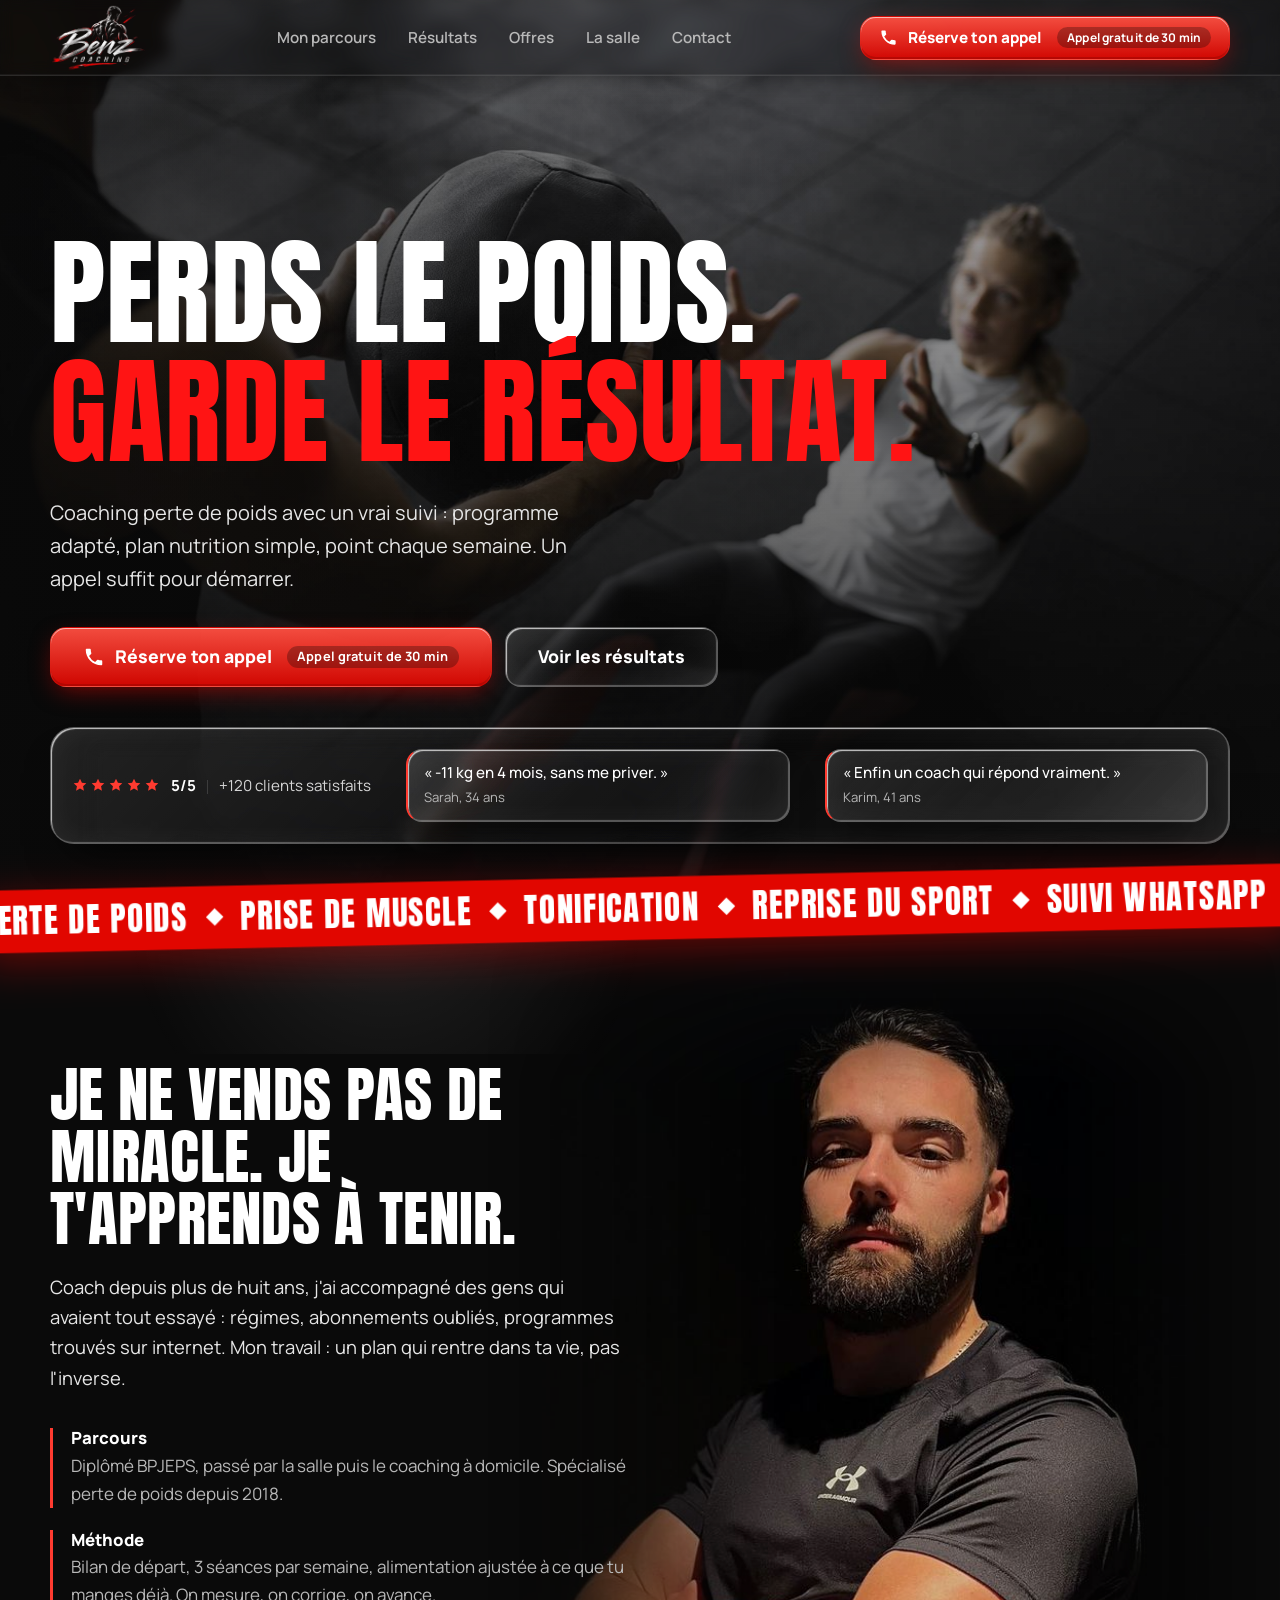
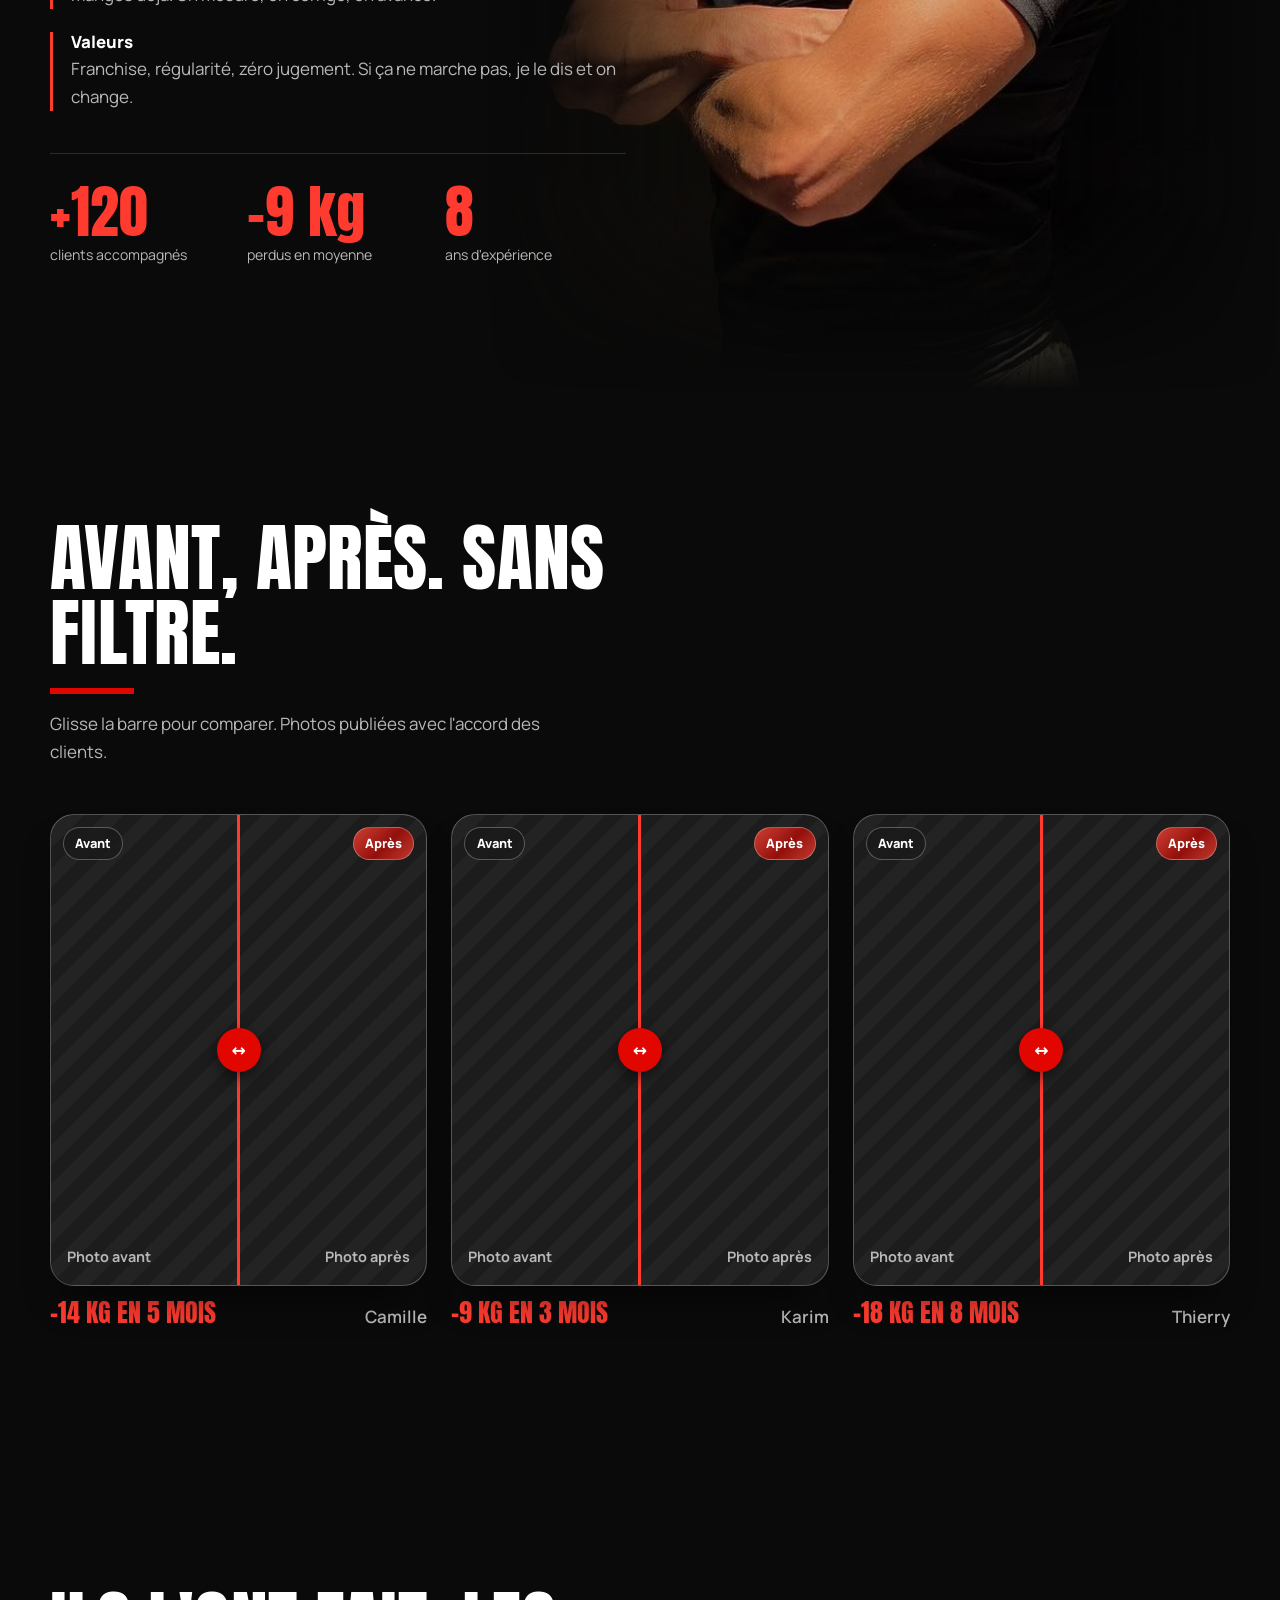
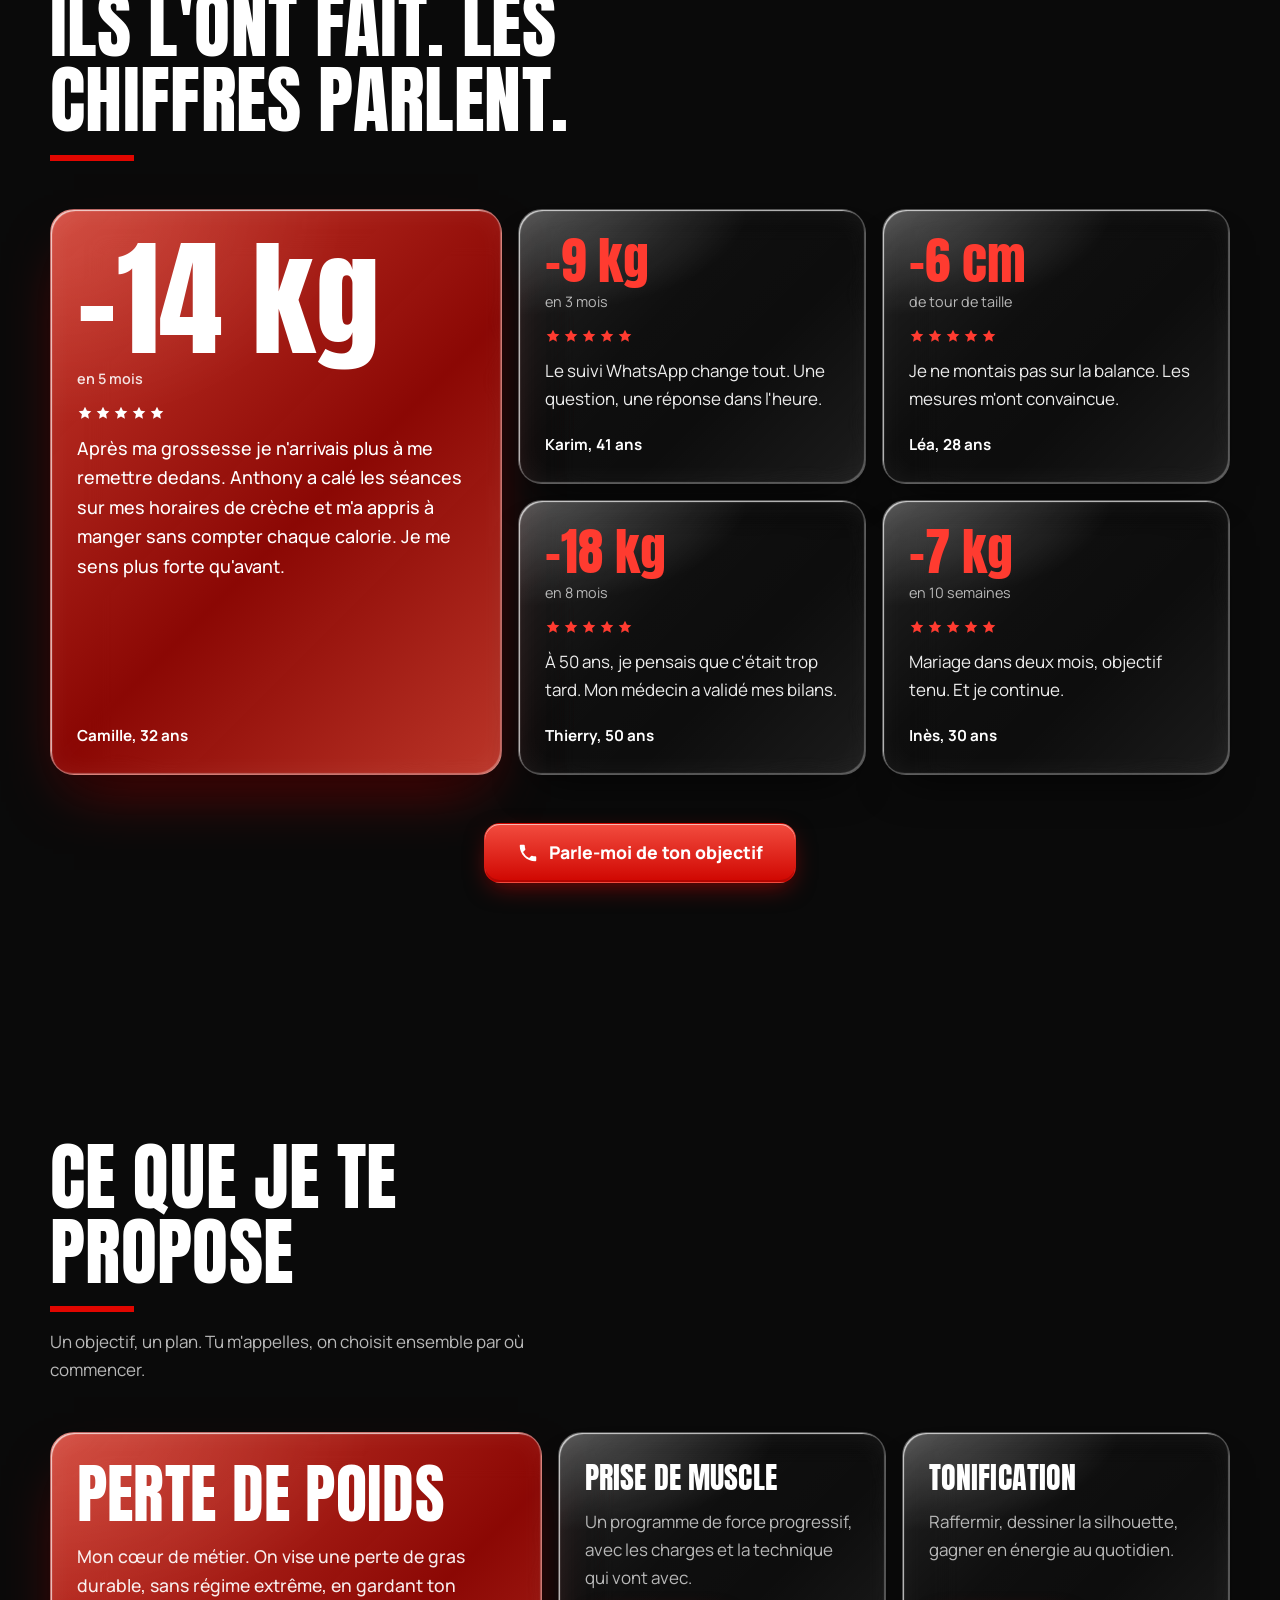
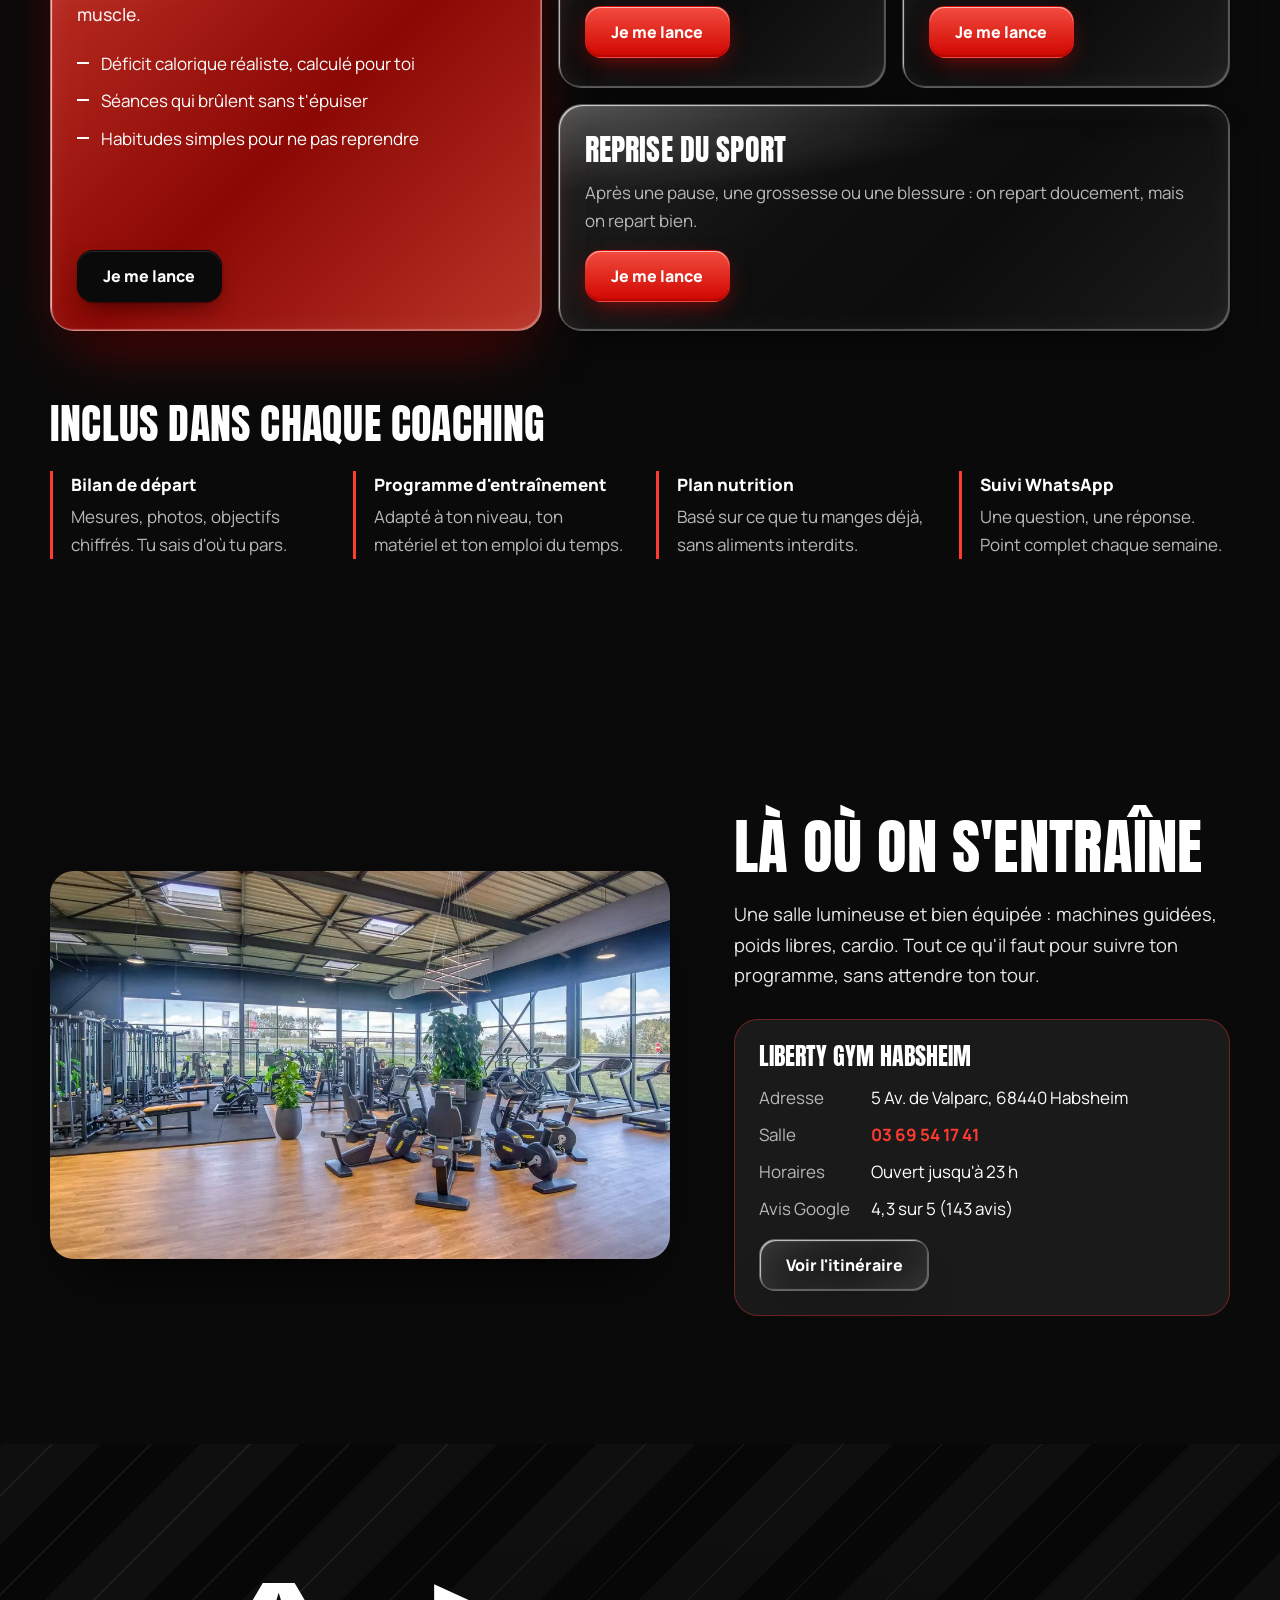
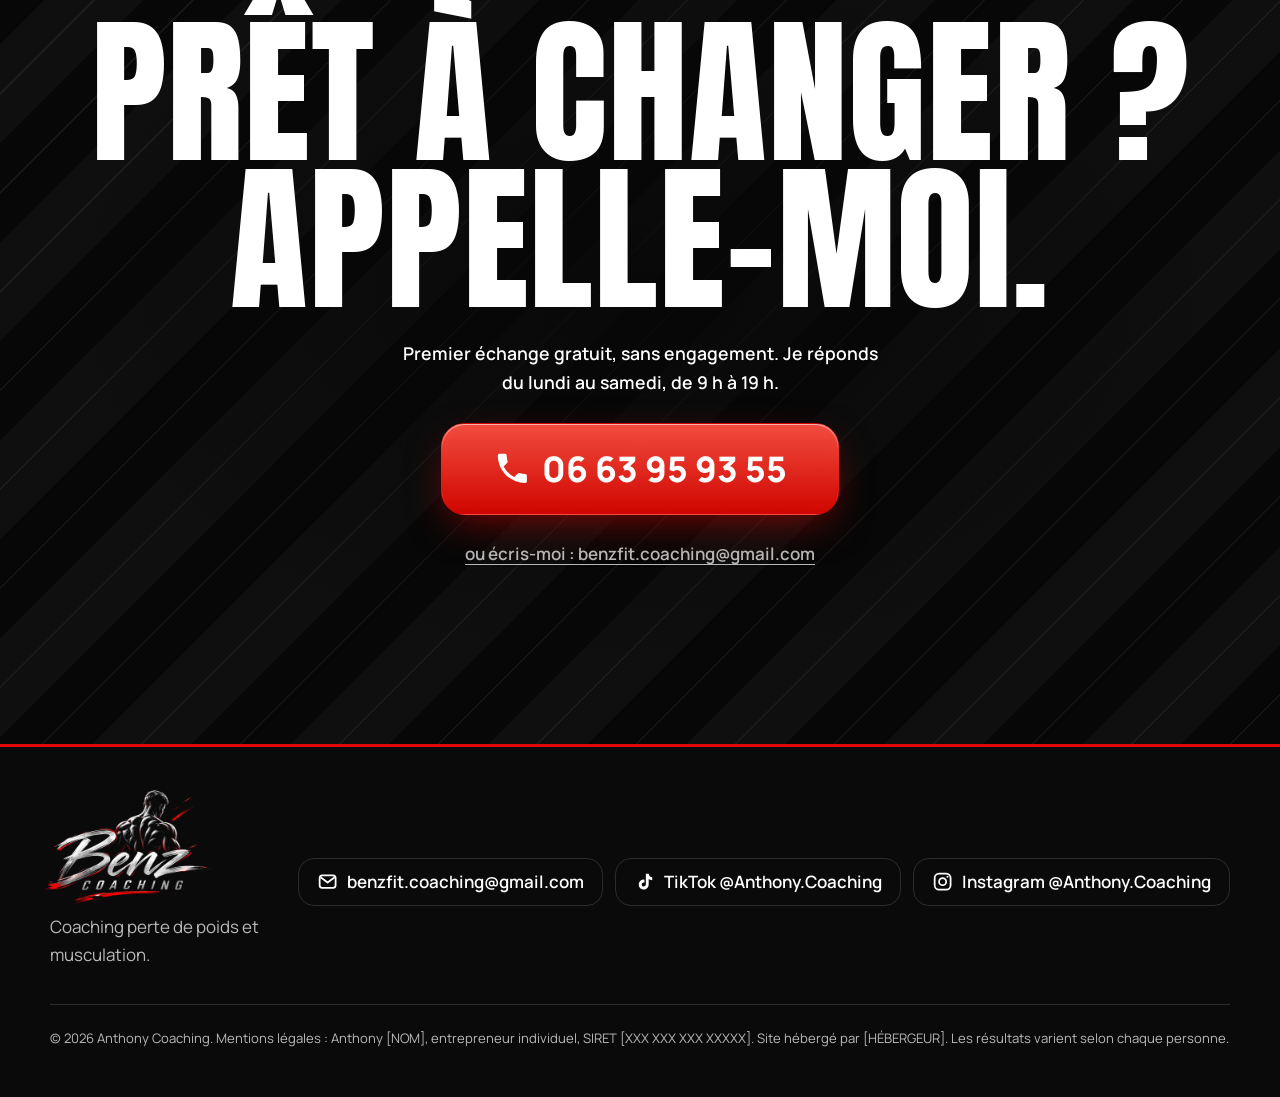
==== commit 0348e952: "Met a jour le design, le portrait et les icones du site Co-Authored-By: Claude Sonnet 5.5 <noreply@a" ====
--- a/index.html
+++ b/index.html
@@ -23,16 +23,19 @@
   <meta property="og:locale" content="fr_FR">
   <meta property="og:title" content="Anthony Coaching — Perds le poids, garde le résultat">
   <meta property="og:description" content="Coaching perte de poids : programme, nutrition, suivi hebdo. Appelle Anthony.">
-  <meta property="og:image" content="https://www.example.com/assets/background-2000.jpg">
+  <meta property="og:image" content="https://www.example.com/assets/logo.png">
   <meta name="twitter:card" content="summary_large_image">
 
   <link rel="preconnect" href="https://fonts.googleapis.com">
   <link rel="preconnect" href="https://fonts.gstatic.com" crossorigin>
   <link href="https://fonts.googleapis.com/css2?family=Anton&family=Manrope:wght@400;500;600;700;800&display=swap" rel="stylesheet">
-  <link rel="icon" href="data:image/svg+xml,%3Csvg xmlns='http://www.w3.org/2000/svg' viewBox='0 0 32 32'%3E%3Crect width='32' height='32' rx='7' fill='%23E10600'/%3E%3Ctext x='16' y='24' font-size='22' font-family='Impact,sans-serif' text-anchor='middle' fill='%23fff'%3EA%3C/text%3E%3C/svg%3E">
+  <link rel="icon" type="image/png" sizes="32x32" href="assets/favicon-32.png">
+  <link rel="icon" type="image/png" sizes="64x64" href="assets/favicon-64.png">
+  <link rel="apple-touch-icon" href="assets/apple-touch-icon.png">
   <link rel="stylesheet" href="css/style.css">
 </head>
 <body>
+<svg width="0" height="0" style="position:absolute" aria-hidden="true" focusable="false"><filter id="liquid" x="0" y="0" width="100%" height="100%" color-interpolation-filters="sRGB"><feTurbulence type="fractalNoise" baseFrequency="0.012 0.018" numOctaves="2" seed="7" result="n"/><feGaussianBlur in="n" stdDeviation="2" result="nb"/><feDisplacementMap in="SourceGraphic" in2="nb" scale="38" xChannelSelector="R" yChannelSelector="G"/></filter></svg>
 
   <!-- Sprite d'icônes SVG (une seule famille, trait 2px) -->
   <svg width="0" height="0" style="position:absolute" aria-hidden="true" focusable="false">
@@ -49,9 +52,8 @@
   <header class="header" id="header">
     <div class="progress" id="progress" aria-hidden="true"></div>
     <div class="wrap header__in">
-      <a class="logo" href="#top" aria-label="Anthony Coaching, retour en haut">
-        <span class="logo__mark" aria-hidden="true">A</span>
-        <span class="logo__text">Anthony Coaching</span>
+      <a class="logo" href="#top" aria-label="Benz Coaching, retour en haut">
+        <img src="assets/logo-crop.png" width="430" height="300" alt="Benz Coaching">
       </a>
       <nav class="nav" aria-label="Navigation principale">
         <a href="#bio">Mon parcours</a>
@@ -137,9 +139,9 @@
       <div class="wrap bio__grid">
         <div class="bio__photo" data-reveal>
           <div class="frame">
-            <img src="assets/portrait-800.jpg" srcset="assets/portrait-480.jpg 480w, assets/portrait-800.jpg 800w"
-                 sizes="(min-width: 900px) 460px, 86vw" width="800" height="800" loading="lazy"
-                 alt="Portrait d'Anthony, coach sportif, bras croisés dans sa salle d'entraînement">
+            <img src="assets/portrait-800.jpg" srcset="assets/portrait-800.jpg 800w"
+                 sizes="(min-width: 760px) 800px, 100vw" width="800" height="1029" loading="lazy" decoding="async"
+                 alt="Portrait d'Anthony, coach sportif, bras croisés">
           </div>
         </div>
 
@@ -349,7 +351,7 @@
       <div class="wrap final__in">
         <h2 data-reveal>Prêt à changer ?<br>Appelle-moi.</h2>
         <p data-reveal>Premier échange gratuit, sans engagement. Je réponds du lundi au samedi, <!-- TODO: horaires -->de 9 h à 19 h.</p>
-        <a class="btn btn--dark btn--xl" href="tel:+33663959355" data-call data-reveal>
+        <a class="btn btn--primary btn--xl" href="tel:+33663959355" data-call data-reveal>
           <svg class="ico" aria-hidden="true"><use href="#i-phone"/></svg>
           <span data-phone-label>06 63 95 93 55</span>
         </a>
@@ -362,7 +364,7 @@
   <footer class="footer">
     <div class="wrap footer__in">
       <div>
-        <p class="footer__brand">Anthony Coaching</p>
+        <img class="footer__logo" src="assets/logo-crop.png" width="430" height="300" loading="lazy" alt="Benz Coaching">
         <p class="footer__muted">Coaching perte de poids et musculation.</p>
       </div>
       <ul class="social">
--- a/css/style.css
+++ b/css/style.css
@@ -80,8 +80,7 @@
 .hero__img { width: 100%; height: 100%; object-fit: cover; object-position: 62% 40%; transform: scale(1.12); will-change: transform; }
 .hero__shade { position: absolute; inset: 0; z-index: -1; background:
   linear-gradient(0deg, rgba(10,10,10,.95) 0%, rgba(10,10,10,.6) 40%, rgba(10,10,10,.2) 100%),
-  linear-gradient(90deg, rgba(10,10,10,.7), rgba(10,10,10,0) 65%),
-  radial-gradient(60% 55% at 0% 100%, rgba(225,6,0,.38), transparent 70%); }
+  linear-gradient(90deg, rgba(10,10,10,.7), rgba(10,10,10,0) 65%); }
 .hero__in { padding: calc(var(--header-h) + 3rem) 0 2.5rem; }
 .hero__title { font-size: clamp(3rem, min(13.5vw, 13vh), 8rem); line-height: 1.02; }
 .y { color: #FF1414; }
@@ -104,11 +103,16 @@
 .section__sub { margin-top: 1rem; max-width: 34rem; color: var(--muted); }
 
 /* Bio */
-.bio { background: var(--ink); }
+.bio.alt, .bio { position: relative; isolation: isolate; overflow: hidden; background: #0a0a0a; }
 .bio__grid { display: grid; gap: 3.5rem; align-items: center; }
-.frame { position: relative; width: min(86%, 460px); margin-inline: auto 0; }
-.frame::before { content: ""; position: absolute; inset: 0; border: 4px solid var(--red-hot); border-radius: var(--r-lg); transform: translate(-18px, 18px); }
-.frame img { position: relative; border-radius: var(--r-lg); aspect-ratio: 4/5; object-fit: cover; object-position: 50% 25%; width: 100%; box-shadow: 0 30px 60px -20px rgba(0,0,0,.8); }
+/* Portrait sans cadre : fondu dans le décor, le texte passe par-dessus */
+.bio__photo { position: absolute; z-index: -1; top: 0; right: 0; width: 100%; aspect-ratio: 800 / 1029; max-height: 100%; pointer-events: none; }
+.frame { position: absolute; inset: 0; }
+.frame img { width: 100%; height: 100%; object-fit: cover; object-position: 50% 0; opacity: .6; image-rendering: auto;
+  -webkit-mask-image: linear-gradient(to bottom, transparent 0, #000 10%, #000 48%, transparent 96%), linear-gradient(to right, transparent 0, #000 22%, #000 78%, transparent 100%);
+          mask-image: linear-gradient(to bottom, transparent 0, #000 10%, #000 48%, transparent 96%), linear-gradient(to right, transparent 0, #000 22%, #000 78%, transparent 100%);
+  -webkit-mask-composite: source-in; mask-composite: intersect; }
+.bio__text { padding-top: clamp(11rem, 62vw, 20rem); }
 .bio__text h2 { font-size: clamp(2.2rem, 5.6vw, 3.8rem); max-width: 17ch; }
 .lead { margin-top: 1.4rem; font-size: 1.15rem; color: #E6E6E6; max-width: 38rem; }
 .pillars { margin-top: 2.2rem; display: grid; gap: 1.4rem; max-width: 38rem; }
@@ -239,7 +243,13 @@
   :root { --header-h: 76px; }
   .nav { display: flex; }
   .bio__grid { grid-template-columns: 5fr 6fr; gap: 6rem; }
-  .frame { margin-inline: 18px 0; width: 100%; }
+  .bio__grid { grid-template-columns: 1fr; min-height: 44rem; }
+  .bio__photo { width: min(62%, 800px); aspect-ratio: auto; bottom: 0; max-height: none; }
+  .frame img { opacity: .95; object-position: 50% 15%;
+    -webkit-mask-image: linear-gradient(to right, transparent 0, #000 38%, #000 72%, transparent 100%), linear-gradient(to bottom, transparent 0, #000 14%, #000 82%, transparent 100%);
+            mask-image: linear-gradient(to right, transparent 0, #000 38%, #000 72%, transparent 100%), linear-gradient(to bottom, transparent 0, #000 14%, #000 82%, transparent 100%);
+    -webkit-mask-composite: source-in; mask-composite: intersect; }
+  .bio__text { max-width: 36rem; padding-top: 0; }
   .rgrid { grid-template-columns: 1.3fr 1fr 1fr; }
   .review--big { grid-row: span 2; }
   .hero__in { padding-bottom: 3.5rem; }
@@ -289,12 +299,11 @@
    PALETTE FINALE : rouge et noir dominants, blanc pour le texte
    (surcharge les règles précédentes)
    ============================================================ */
-.alt { background: radial-gradient(60% 45% at 100% 0%, rgba(225,6,0,.2), transparent 70%), #100606; }
+.alt { background: #111; }
 .offers { background: var(--black); }
 .hero__shade { background:
   linear-gradient(0deg, rgba(10,10,10,.95) 0%, rgba(10,10,10,.6) 40%, rgba(10,10,10,.25) 100%),
-  linear-gradient(90deg, rgba(10,10,10,.7), rgba(10,10,10,0) 65%),
-  radial-gradient(70% 60% at 0% 100%, rgba(225,6,0,.5), transparent 70%); }
+  linear-gradient(90deg, rgba(10,10,10,.7), rgba(10,10,10,0) 65%); }
 
 .logo__mark { background: var(--red); color: #fff; }
 .header.is-stuck { border-color: rgba(225,6,0,.45); }
@@ -330,16 +339,15 @@
 .footer { border-top: 3px solid var(--red); }
 .social a:hover { border-color: var(--red-hot); color: var(--red-hot); }
 
-/* ---------- Mouvement réduit ---------- */
+/* ---------- Mouvement réduit : version douce (fondus, pas de grands déplacements) ---------- */
+@keyframes fade { from { opacity: 0; } to { opacity: 1; } }
 @media (prefers-reduced-motion: reduce) {
   html { scroll-behavior: auto; }
-  *, *::before, *::after { transition-duration: .01ms !important; animation-duration: .01ms !important; }
-  [data-reveal] { opacity: 1; transform: none; }
+  [data-reveal] { transform: none; }
   .hero__img { transform: none; }
-  .marquee__track, .fab.is-on { animation: none; }
-  .ln > span, .hero__sub, .hero__cta, .proof { animation: none; }
-  .section__title::after { transform: none; }
-  .btn--primary::after { display: none; }
+  .fab.is-on { animation: none; }
+  .ln > span, .hero__sub, .hero__cta, .proof { animation-name: fade; }
+  .marquee__track { animation-duration: 45s; }
 }
 
 /* Libellés de secours (photos avant/après manquantes) */
@@ -397,8 +405,97 @@
 @media (max-width: 759px) {
   .section { padding-block: 4rem; }
   .section__title { font-size: clamp(2.2rem, 11vw, 3rem); }
-  .frame::before { transform: translate(-12px, 12px); }
   .marquee { margin-top: -1rem; }
   .hero__cta .btn { width: 100%; }
 }
 html { overflow-x: clip; }
+
+.marquee:hover .marquee__track { animation-play-state: paused !important; }
+
+/* Logo image */
+.logo img { height: 60px; width: auto; }
+.footer__logo { height: 120px; width: auto; margin: -.5rem 0 .4rem -.5rem; }
+@media (max-width: 380px) { .logo img { height: 52px; } }
+@media (min-width: 960px) { .logo img { height: 68px; } }
+
+/* ============================================================
+   LIQUID GLASS  (bloc isolé : supprimer tout ce bloc pour revenir en arrière)
+   ============================================================ */
+:root {
+  --glass-bg: linear-gradient(135deg, rgba(255,255,255,.10) 0%, rgba(255,255,255,.02) 40%, rgba(255,255,255,.01) 62%, rgba(255,255,255,.07) 100%);
+  --glass-red: linear-gradient(135deg, rgba(255,72,56,.78) 0%, rgba(225,6,0,.6) 55%, rgba(255,70,52,.72) 100%);
+  --glass-blur: blur(9px) saturate(2) brightness(1.08);
+  --glass-edge: rgba(255,255,255,.28);
+  --glass-shadow: inset 1.5px 1.5px 1px -.5px rgba(255,255,255,.75), inset -1.5px -1.5px 1px -.5px rgba(255,255,255,.3), inset 0 0 28px rgba(255,255,255,.06), 0 24px 44px -22px rgba(0,0,0,.8);
+}
+
+/* Halos rouges diffus : ce que le verre vient flouter */
+body::before {
+  content: ""; position: fixed; inset: -12vmax; z-index: -1; pointer-events: none;
+  background:
+    radial-gradient(26vmax 26vmax at 14% 16%, rgba(255,255,255,.13), transparent 68%),
+    radial-gradient(22vmax 22vmax at 90% 42%, rgba(190,200,215,.10), transparent 68%),
+    radial-gradient(30vmax 30vmax at 34% 88%, rgba(255,255,255,.09), transparent 68%),
+    radial-gradient(18vmax 18vmax at 62% 12%, rgba(170,180,200,.08), transparent 68%);
+  animation: glassdrift 22s ease-in-out infinite alternate;
+}
+@keyframes glassdrift { to { transform: translate3d(4vmax, -3vmax, 0) rotate(8deg) scale(1.08); } }
+@media (prefers-reduced-motion: reduce) { body::before { animation: none; } }
+.reviews, .offers, .ba-sec, .alt, .bio.alt { background: transparent; }
+
+/* Surfaces vitrées */
+.review, .offer, .mini, .inc li, .ba__stage, .proof {
+  background: var(--glass-bg); border: 1px solid var(--glass-edge);
+  -webkit-backdrop-filter: var(--glass-blur); backdrop-filter: var(--glass-blur);
+  box-shadow: var(--glass-shadow);
+}
+.review, .offer { position: relative; overflow: hidden; }
+/* reflet spéculaire en haut à gauche */
+.review::before, .offer::before { content: ""; position: absolute; inset: 0; pointer-events: none; border-radius: inherit;
+  background: radial-gradient(120% 70% at 0% 0%, rgba(255,255,255,.22), transparent 55%); mix-blend-mode: soft-light; }
+.review > *, .offer > * { position: relative; }
+.review--big, .offer--main { background: var(--glass-red); border-color: rgba(255,255,255,.38); box-shadow: var(--glass-shadow), 0 30px 60px -24px rgba(225,6,0,.6); }
+.review:hover, .offer:hover { border-color: rgba(255,255,255,.34); }
+.mini { padding: .8rem 1rem; border-radius: var(--r-md); border-left: 2px solid var(--red-hot); }
+.proof { padding: 1.3rem; border-radius: var(--r-lg); border-top: 1px solid var(--glass-edge); }
+
+/* Navigation, boutons, pastilles */
+.header, .header.is-stuck { background: rgba(14,14,14,.45); -webkit-backdrop-filter: blur(22px) saturate(1.8); backdrop-filter: blur(22px) saturate(1.8);
+  border-bottom: 1px solid rgba(255,255,255,.12); box-shadow: inset 0 -1px 0 rgba(255,255,255,.05), 0 10px 30px -18px rgba(0,0,0,.8); }
+.btn--ghost { background: var(--glass-bg); border-color: var(--glass-edge); -webkit-backdrop-filter: var(--glass-blur); backdrop-filter: var(--glass-blur); box-shadow: var(--glass-shadow); }
+.btn--ghost:hover { background: linear-gradient(135deg, rgba(255,255,255,.2), rgba(255,255,255,.08)); border-color: rgba(255,255,255,.5); }
+.btn--primary { background: linear-gradient(180deg, rgba(255,80,66,.95), rgba(225,6,0,.92)); box-shadow: inset 0 1px 0 rgba(255,255,255,.6), inset 0 -2px 0 rgba(0,0,0,.14), 0 8px 24px -6px rgba(225,6,0,.55); }
+.ba__tag { background: rgba(20,20,20,.4); -webkit-backdrop-filter: blur(12px) saturate(1.6); backdrop-filter: blur(12px) saturate(1.6); border: 1px solid var(--glass-edge); }
+.ba__tag--r { background: var(--glass-red); }
+.fab { background: var(--glass-red); border: 1px solid rgba(255,255,255,.4); -webkit-backdrop-filter: blur(16px) saturate(1.7); backdrop-filter: blur(16px) saturate(1.7);
+  box-shadow: inset 0 1px 0 rgba(255,255,255,.5), 0 14px 30px -6px rgba(0,0,0,.7); }
+
+/* Mobile : flou plus léger pour la fluidité */
+@media (max-width: 759px) {
+  :root { --glass-blur: blur(12px) saturate(1.5); }
+  body::before { position: absolute; inset: 0; height: 100%; }
+}
+/* Navigateurs sans backdrop-filter : fond plus opaque */
+@supports not ((backdrop-filter: blur(1px)) or (-webkit-backdrop-filter: blur(1px))) {
+  .review, .offer, .mini, .proof, .header { background: rgba(28,28,28,.92); }
+}
+
+/* Réfraction liquide (Chrome/Edge) : déforme réellement ce qu'il y a derrière */
+.review, .offer, .mini, .proof, .inc li, .btn--ghost, .header { -webkit-backdrop-filter: var(--glass-blur); }
+@supports (backdrop-filter: url(#liquid)) {
+  .review, .offer, .proof, .btn--ghost, .header { backdrop-filter: url(#liquid) blur(7px) saturate(2) brightness(1.08); }
+}
+@media (max-width: 759px) { body::before { animation: none; inset: 0; } }
+body { overflow-x: clip; }
+
+/* ---------- CTA final : noir + lignes diagonales (moins de rouge) ---------- */
+.final { background: #070707; }
+.final::before { background:
+  repeating-linear-gradient(-45deg, transparent 0 34px, rgba(255,255,255,.055) 34px 36px, transparent 36px 70px),
+  repeating-linear-gradient(-45deg, transparent 0 70px, rgba(255,255,255,.03) 70px 140px); }
+.final::after { content: ""; position: absolute; inset: 0; pointer-events: none;
+  background: radial-gradient(60% 55% at 50% 50%, rgba(7,7,7,.85), transparent 75%); }
+.final__in { z-index: 1; }
+.final h2 { text-shadow: none; }
+.final .btn--primary { box-shadow: inset 0 1px 0 rgba(255,255,255,.55), 0 14px 40px -10px rgba(225,6,0,.55); }
+.final__mail { color: var(--muted); }
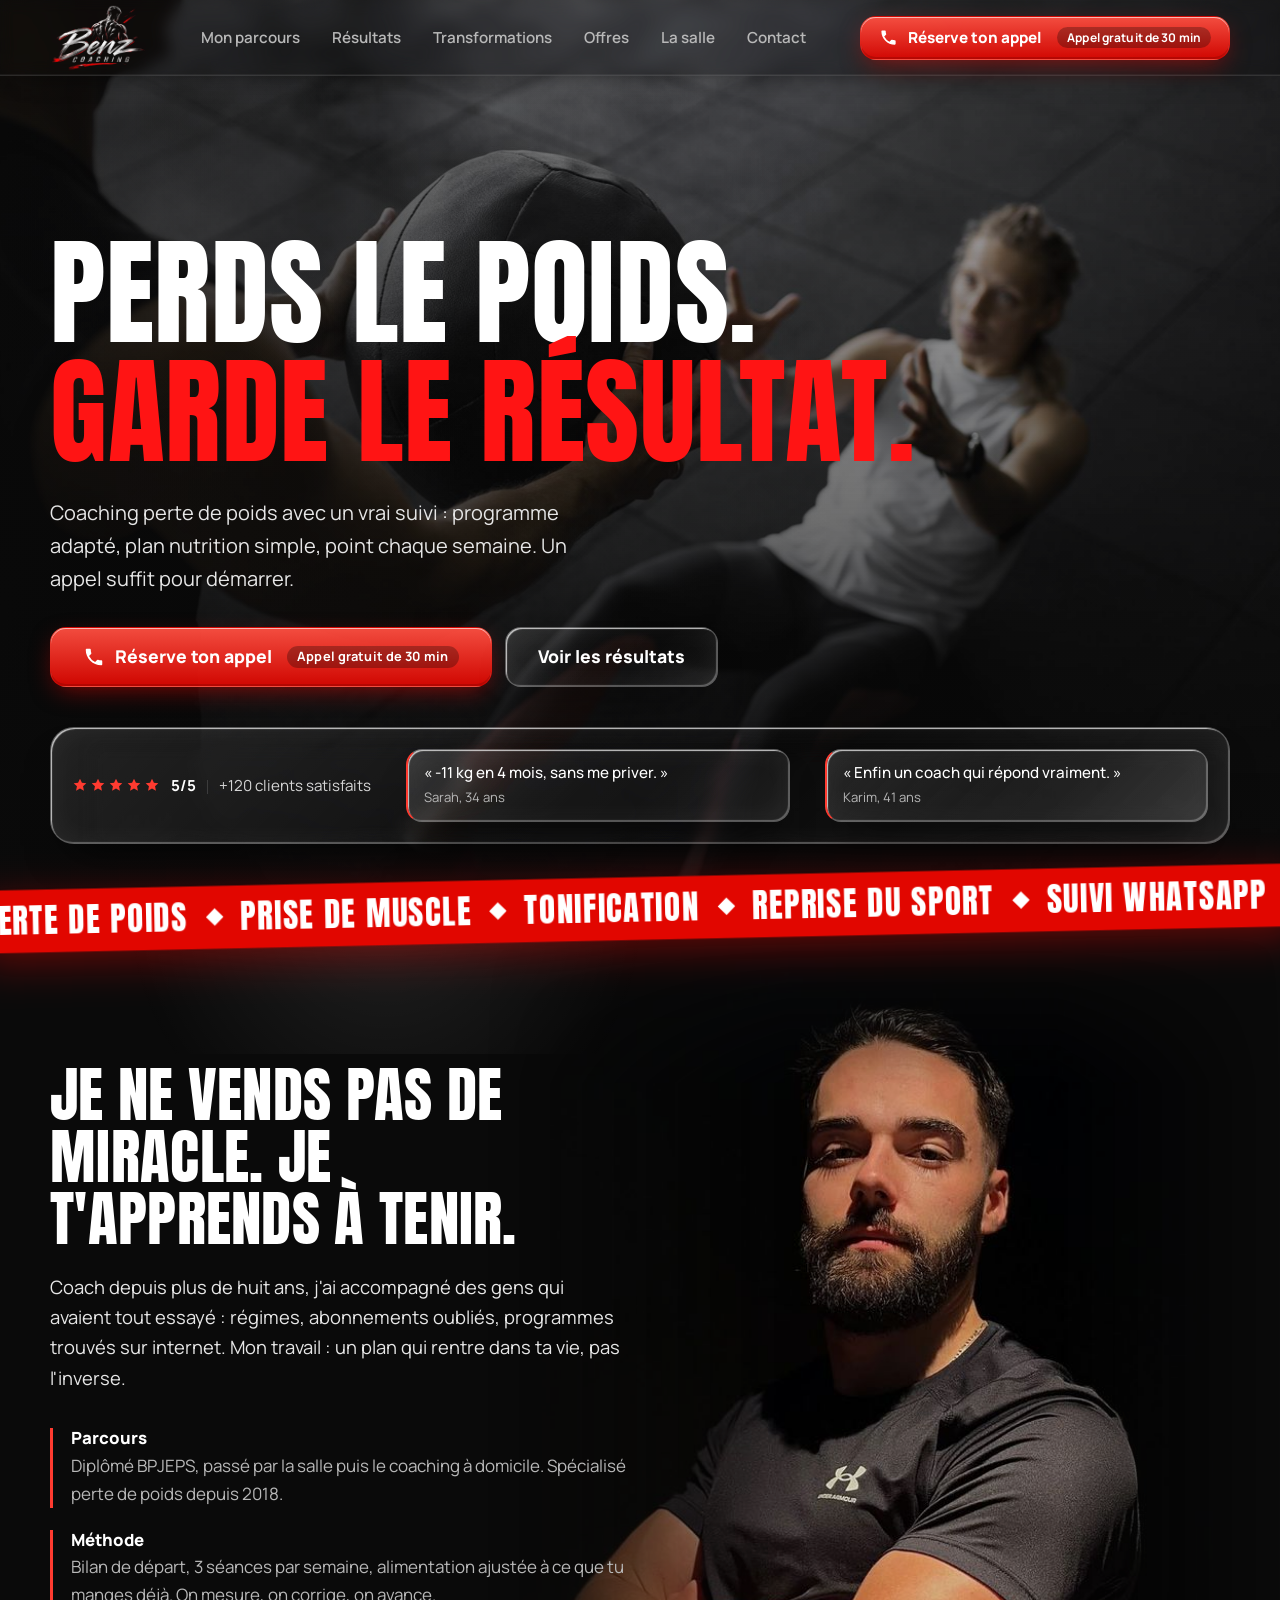
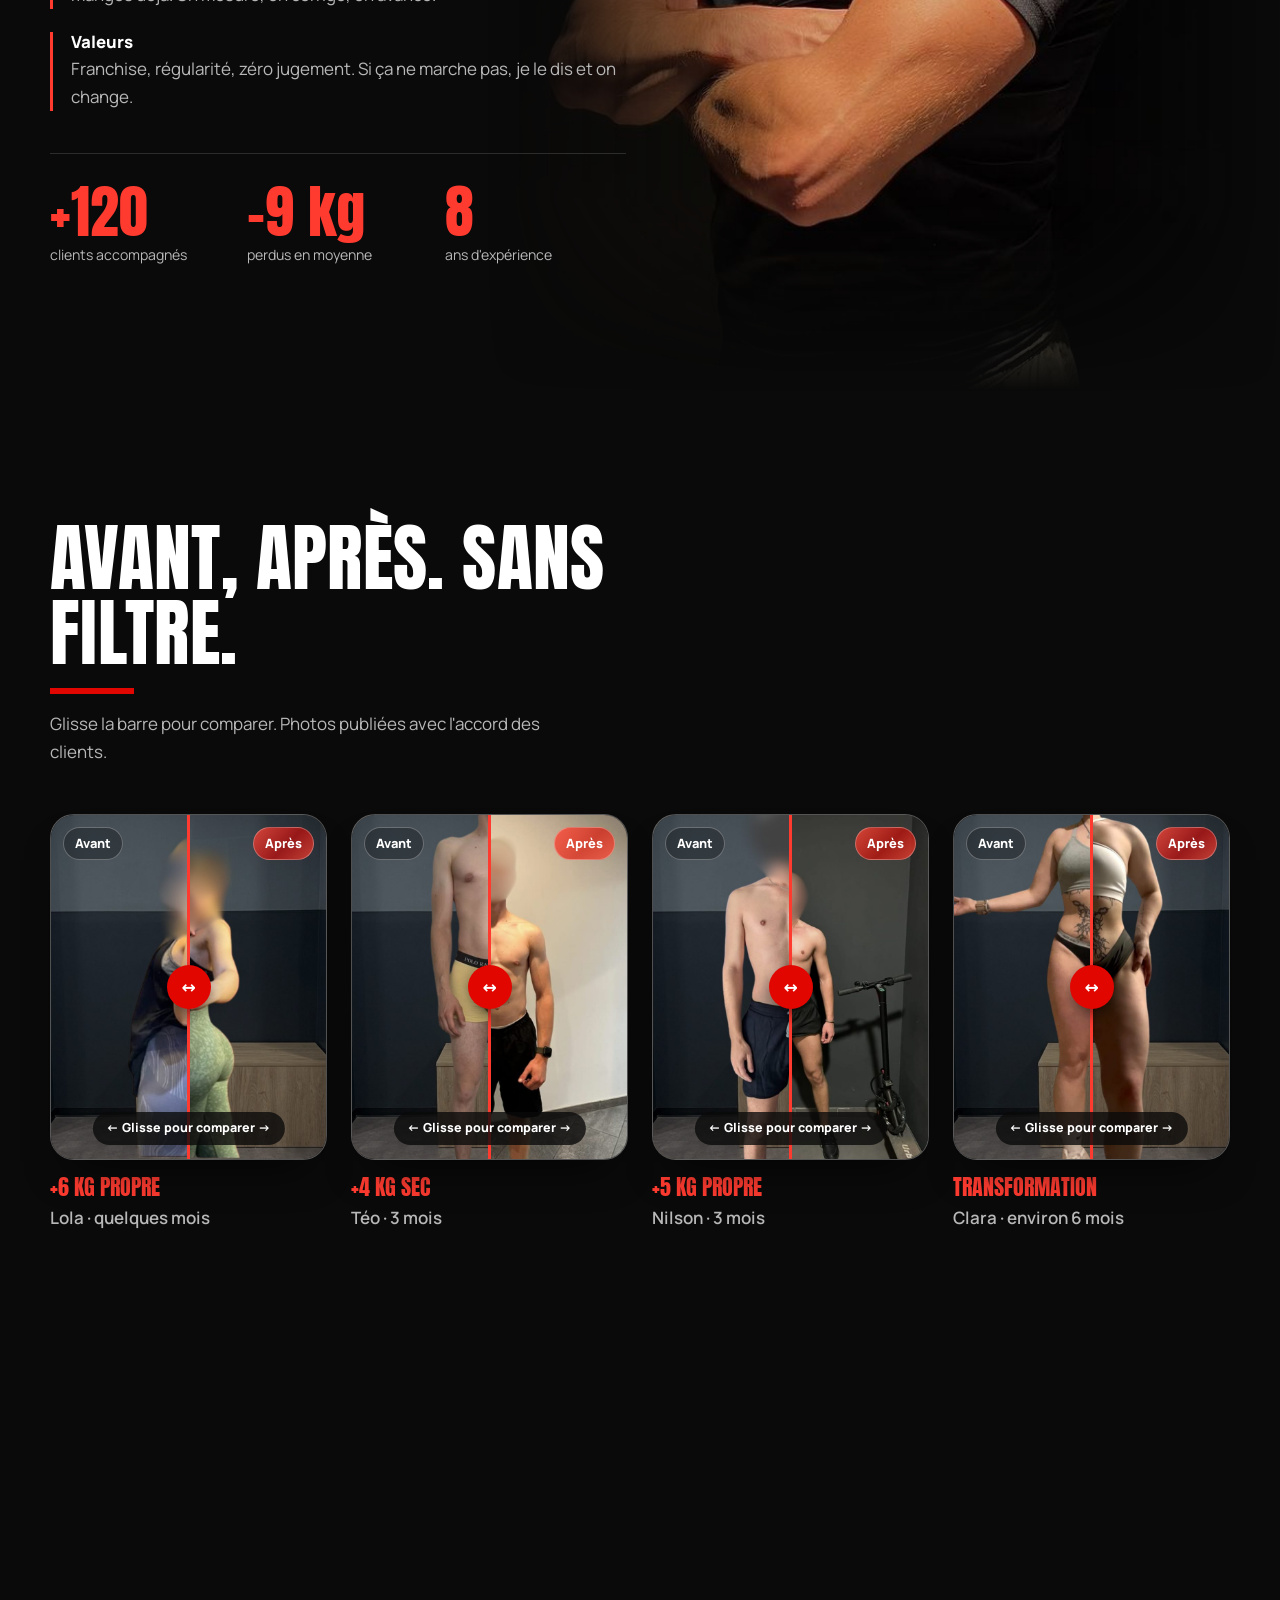
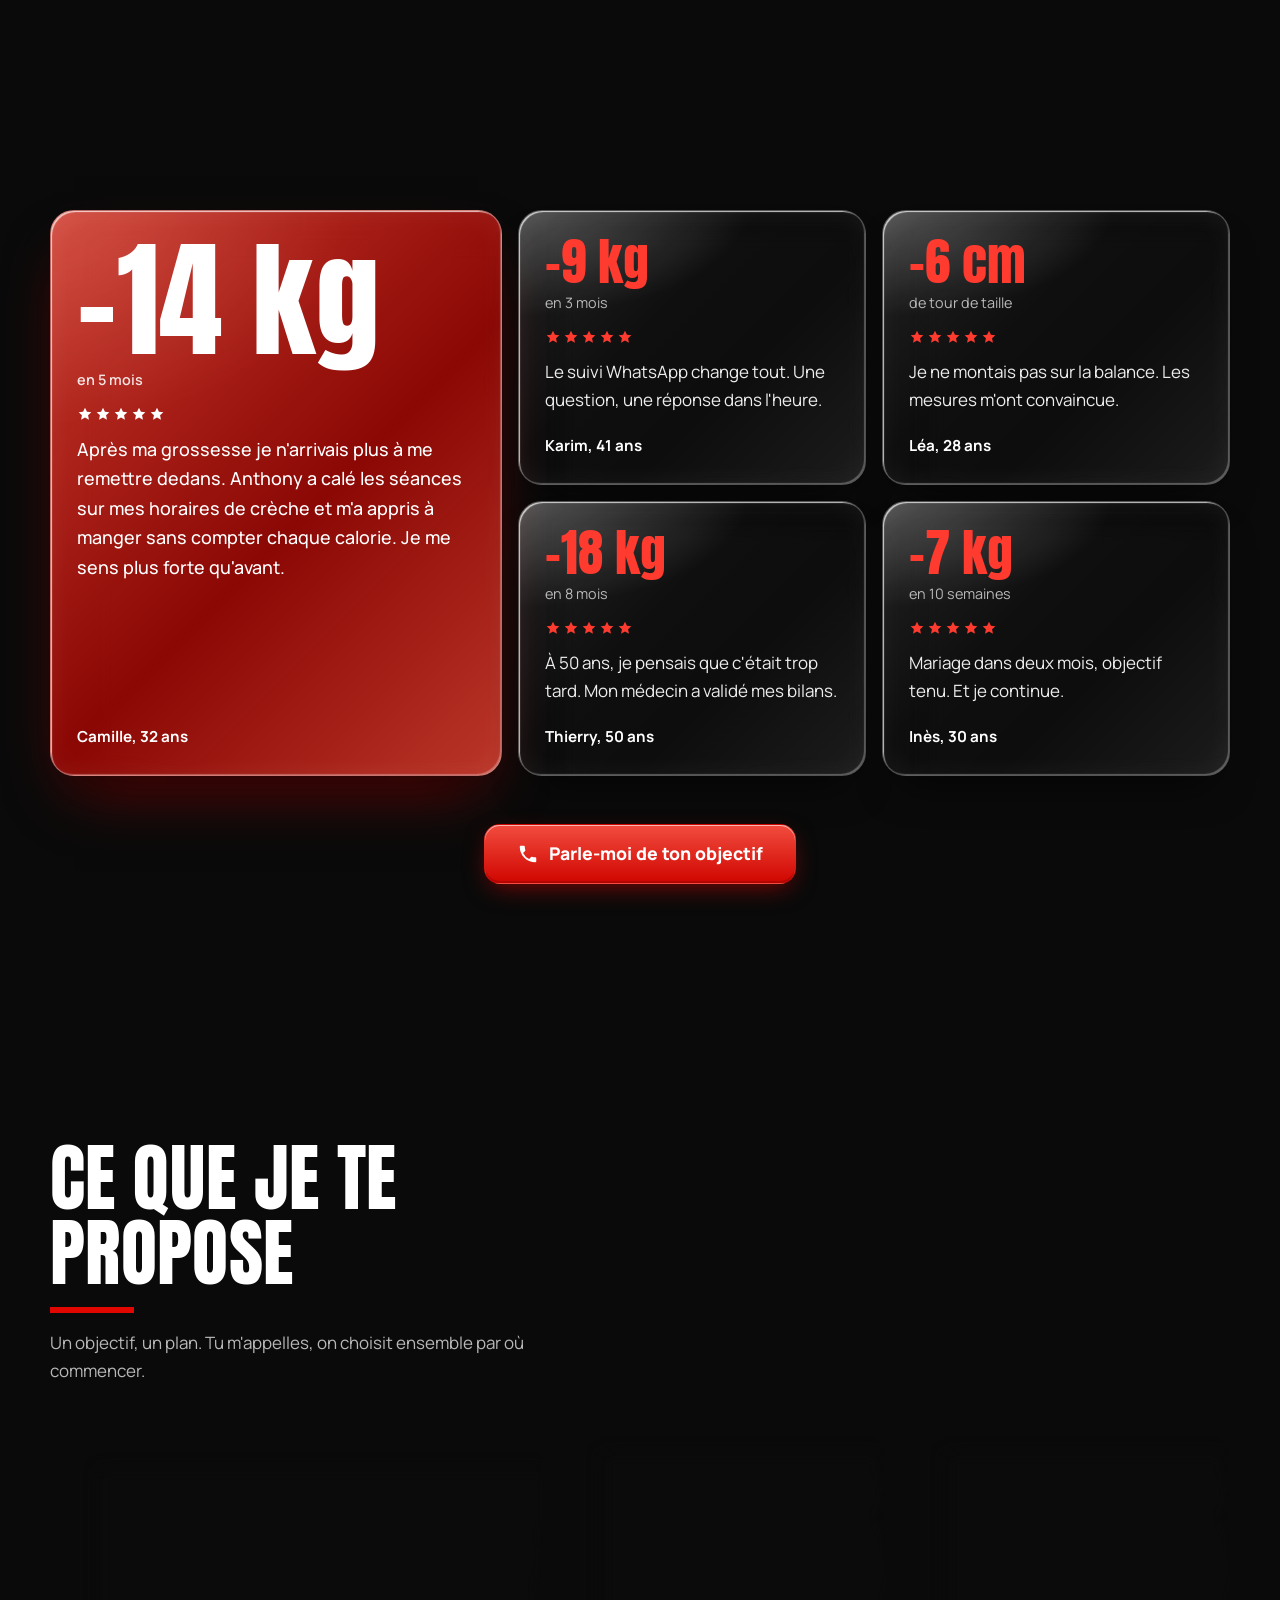
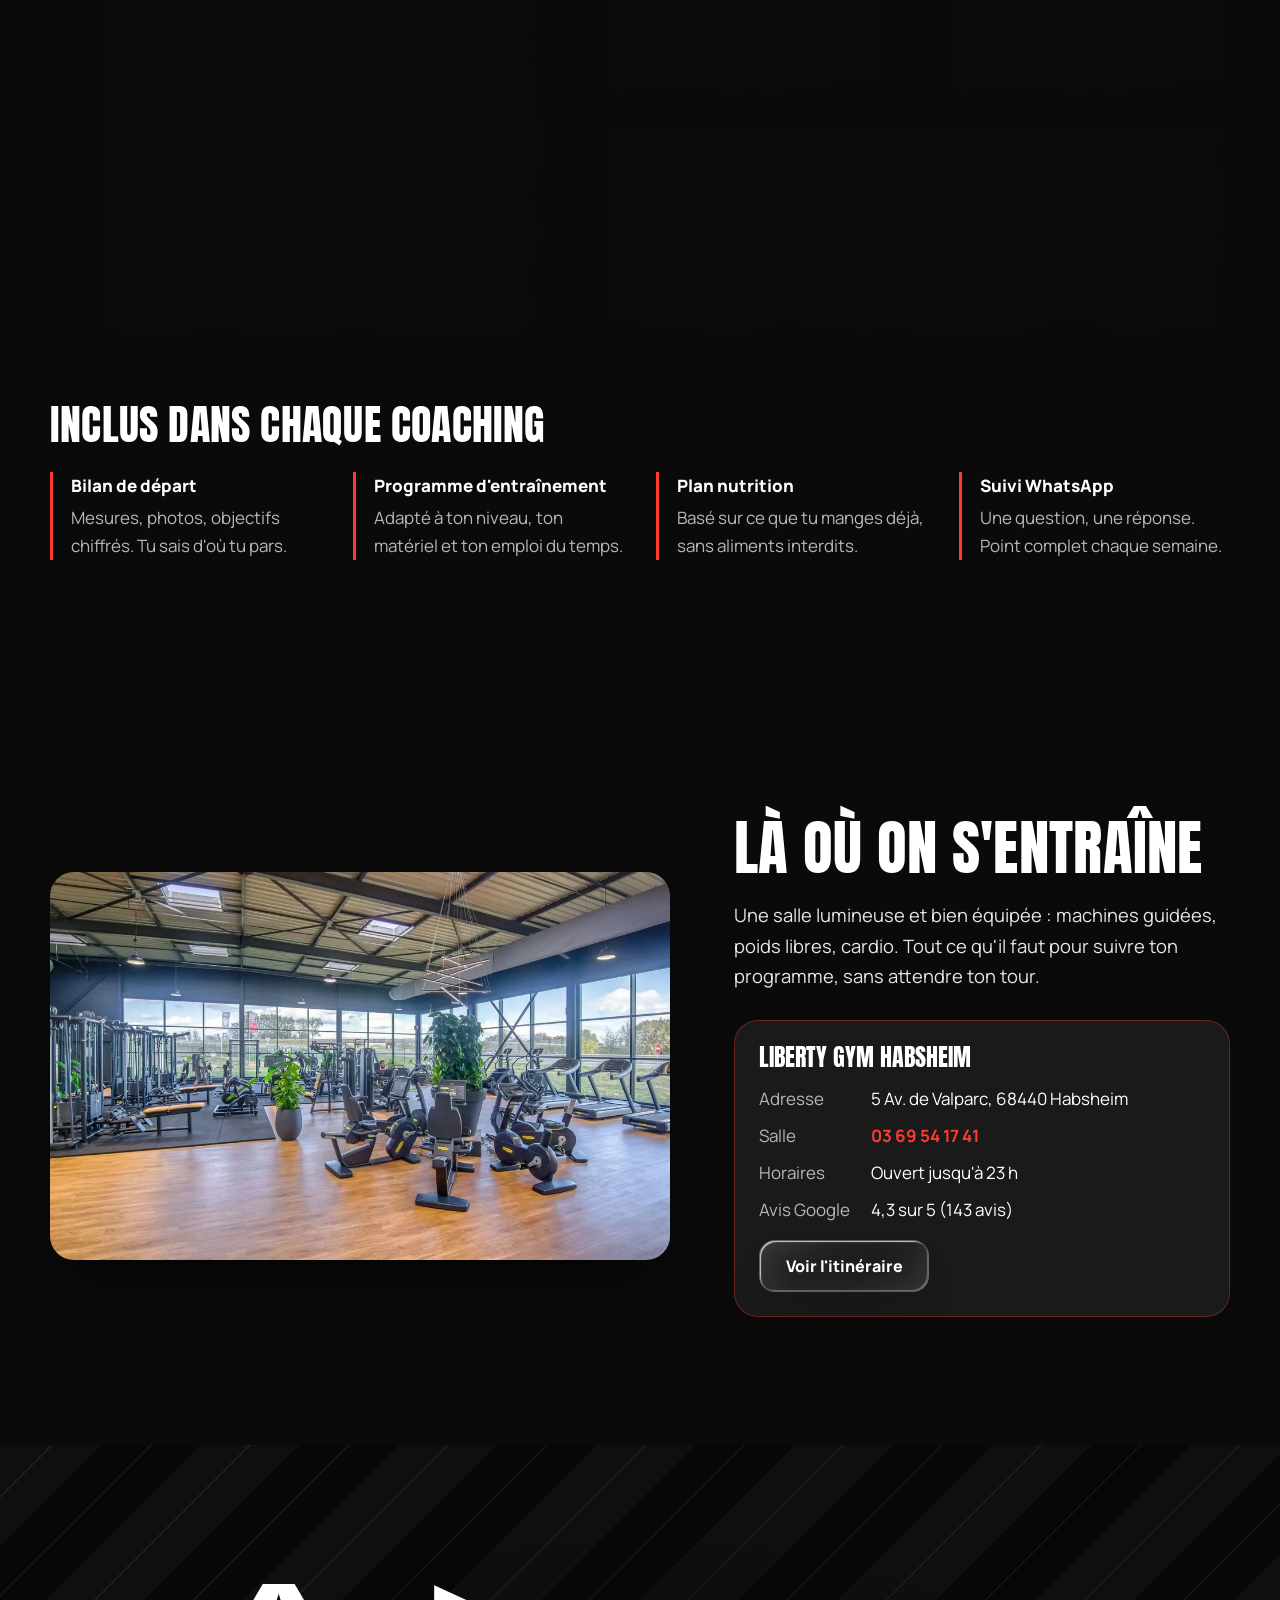
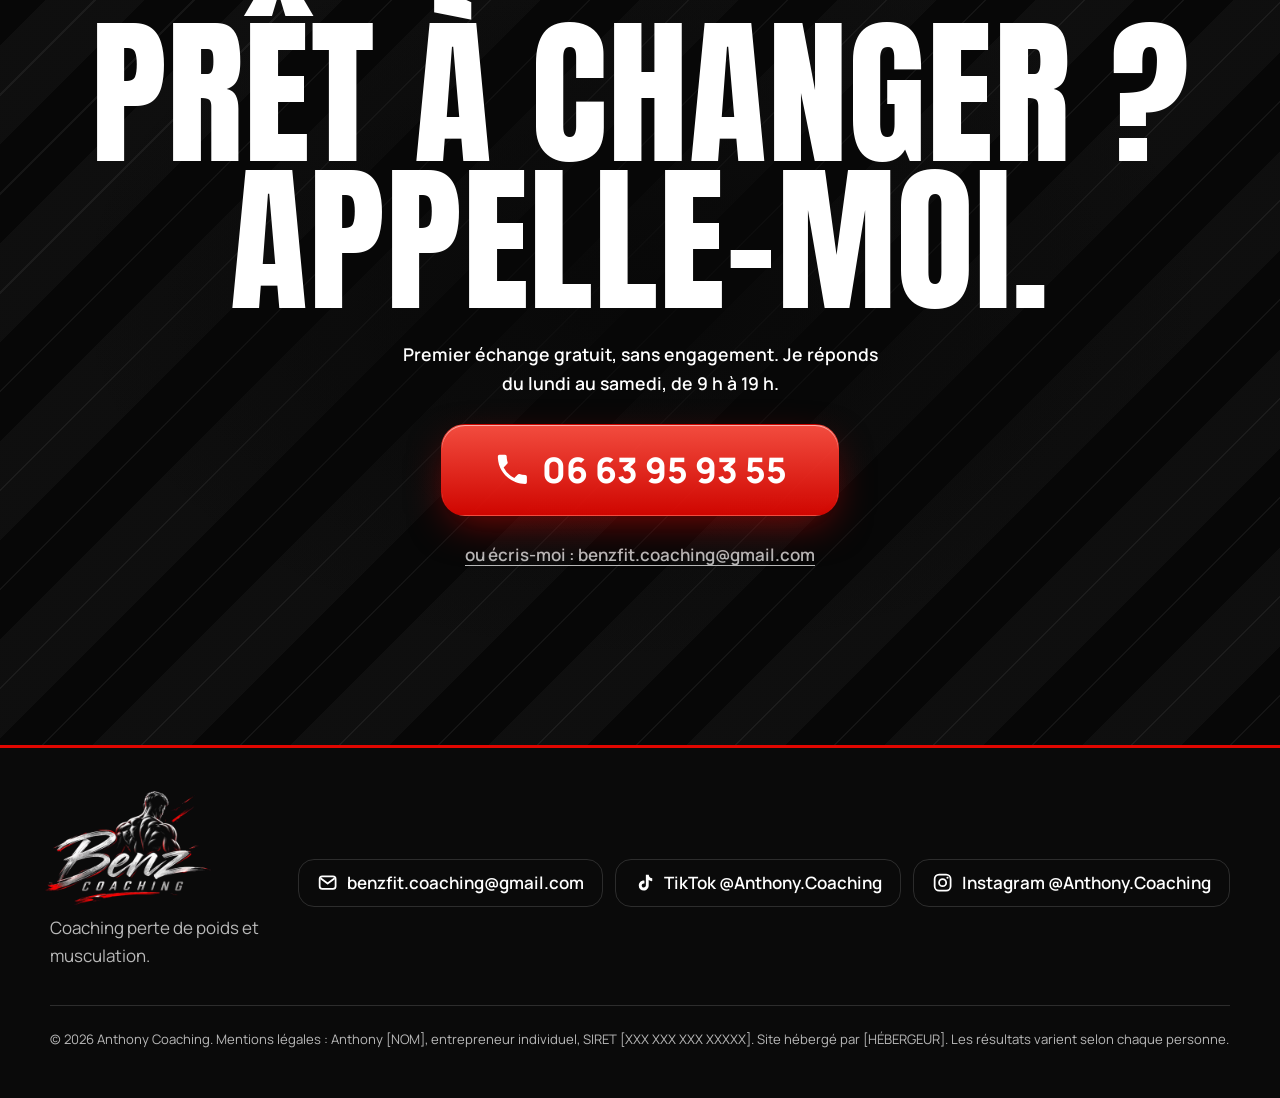
==== commit 9894f6de: "Ajoute la page Transformations, 4 sliders sur l'accueil et le lien dans le menu Co-Authored-By: Clau" ====
--- a/index.html
+++ b/index.html
@@ -58,6 +58,7 @@
       <nav class="nav" aria-label="Navigation principale">
         <a href="#bio">Mon parcours</a>
         <a href="#resultats">Résultats</a>
+        <a href="transformations.html">Transformations</a>
         <a href="#offres">Offres</a>
         <a href="#salle">La salle</a>
         <a href="#contact">Contact</a>
@@ -74,6 +75,7 @@
   <nav class="menu" id="menu" aria-label="Menu mobile" hidden>
     <a href="#bio">Mon parcours</a>
     <a href="#resultats">Résultats</a>
+    <a href="transformations.html">Transformations</a>
     <a href="#offres">Offres</a>
     <a href="#salle">La salle</a>
     <a href="#contact">Contact</a>
@@ -181,40 +183,54 @@
         <h2 class="section__title" data-reveal>Avant, après. Sans filtre.</h2>
         <p class="section__sub" data-reveal>Glisse la barre pour comparer. Photos publiées avec l'accord des clients.</p>
 
-        <!-- TODO: déposer les photos dans assets/ : avant-1.jpg / apres-1.jpg, avant-2.jpg / apres-2.jpg, avant-3.jpg / apres-3.jpg
-             (format portrait 4:5, même pose et même lumière). Tant qu'elles manquent, un cadre "Photo avant / après" s'affiche.
-             Adapter aussi prénoms et résultats. -->
         <div class="bagrid">
           <figure class="ba" data-reveal>
             <div class="ba__stage" style="--pos:50%">
-              <div class="ba__layer ba__after"><img src="assets/apres-1.jpg" width="800" height="1000" loading="lazy" alt="Camille après le coaching"><span class="ba__ph">Photo après</span></div>
-              <div class="ba__layer ba__before"><img src="assets/avant-1.jpg" width="800" height="1000" loading="lazy" alt="Camille avant le coaching"><span class="ba__ph">Photo avant</span></div>
+              <div class="ba__layer ba__after"><img src="assets/transfo/lola-apres.jpg" width="800" height="1000" loading="lazy" alt="Lola après le coaching"><span class="ba__ph">Photo après</span></div>
+              <div class="ba__layer ba__before"><img src="assets/transfo/lola-avant.jpg" width="800" height="1000" loading="lazy" alt="Lola avant le coaching"><span class="ba__ph">Photo avant</span></div>
               <span class="ba__tag ba__tag--l">Avant</span><span class="ba__tag ba__tag--r">Après</span>
               <span class="ba__handle" aria-hidden="true"></span>
-              <input class="ba__range" type="range" min="0" max="100" value="50" aria-label="Comparer avant et après, Camille">
-            </div>
-            <figcaption><strong>-14 kg en 5 mois</strong><span>Camille</span></figcaption>
+              <span class="ba__hint" aria-hidden="true">&larr; Glisse pour comparer &rarr;</span>
+              <input class="ba__range" type="range" min="0" max="100" value="50" aria-label="Comparer avant et après, Lola">
+            </div>
+            <figcaption><strong>+6 kg propre</strong><span>Lola · quelques mois</span></figcaption>
           </figure>
           <figure class="ba" data-reveal>
             <div class="ba__stage" style="--pos:50%">
-              <div class="ba__layer ba__after"><img src="assets/apres-2.jpg" width="800" height="1000" loading="lazy" alt="Karim après le coaching"><span class="ba__ph">Photo après</span></div>
-              <div class="ba__layer ba__before"><img src="assets/avant-2.jpg" width="800" height="1000" loading="lazy" alt="Karim avant le coaching"><span class="ba__ph">Photo avant</span></div>
+              <div class="ba__layer ba__after"><img src="assets/transfo/teo-apres3.jpg" width="800" height="1000" loading="lazy" alt="Téo après le coaching"><span class="ba__ph">Photo après</span></div>
+              <div class="ba__layer ba__before"><img src="assets/transfo/teo-avant2.jpg" width="800" height="1000" loading="lazy" alt="Téo avant le coaching"><span class="ba__ph">Photo avant</span></div>
               <span class="ba__tag ba__tag--l">Avant</span><span class="ba__tag ba__tag--r">Après</span>
               <span class="ba__handle" aria-hidden="true"></span>
-              <input class="ba__range" type="range" min="0" max="100" value="50" aria-label="Comparer avant et après, Karim">
-            </div>
-            <figcaption><strong>-9 kg en 3 mois</strong><span>Karim</span></figcaption>
+              <span class="ba__hint" aria-hidden="true">&larr; Glisse pour comparer &rarr;</span>
+              <input class="ba__range" type="range" min="0" max="100" value="50" aria-label="Comparer avant et après, Téo">
+            </div>
+            <figcaption><strong>+4 kg sec</strong><span>Téo · 3 mois</span></figcaption>
           </figure>
           <figure class="ba" data-reveal>
             <div class="ba__stage" style="--pos:50%">
-              <div class="ba__layer ba__after"><img src="assets/apres-3.jpg" width="800" height="1000" loading="lazy" alt="Thierry après le coaching"><span class="ba__ph">Photo après</span></div>
-              <div class="ba__layer ba__before"><img src="assets/avant-3.jpg" width="800" height="1000" loading="lazy" alt="Thierry avant le coaching"><span class="ba__ph">Photo avant</span></div>
+              <div class="ba__layer ba__after"><img src="assets/transfo/nilson-apres.jpg" width="800" height="1000" loading="lazy" alt="Nilson après le coaching"><span class="ba__ph">Photo après</span></div>
+              <div class="ba__layer ba__before"><img src="assets/transfo/nilson-avant.jpg" width="800" height="1000" loading="lazy" alt="Nilson avant le coaching"><span class="ba__ph">Photo avant</span></div>
               <span class="ba__tag ba__tag--l">Avant</span><span class="ba__tag ba__tag--r">Après</span>
               <span class="ba__handle" aria-hidden="true"></span>
-              <input class="ba__range" type="range" min="0" max="100" value="50" aria-label="Comparer avant et après, Thierry">
-            </div>
-            <figcaption><strong>-18 kg en 8 mois</strong><span>Thierry</span></figcaption>
-          </figure>
+              <span class="ba__hint" aria-hidden="true">&larr; Glisse pour comparer &rarr;</span>
+              <input class="ba__range" type="range" min="0" max="100" value="50" aria-label="Comparer avant et après, Nilson">
+            </div>
+            <figcaption><strong>+5 kg propre</strong><span>Nilson · 3 mois</span></figcaption>
+          </figure>
+          <figure class="ba" data-reveal>
+            <div class="ba__stage" style="--pos:50%">
+              <div class="ba__layer ba__after"><img src="assets/transfo/clara-apres1.jpg" width="800" height="1000" loading="lazy" alt="Clara après le coaching"><span class="ba__ph">Photo après</span></div>
+              <div class="ba__layer ba__before"><img src="assets/transfo/clara-avant2.jpg" width="800" height="1000" loading="lazy" alt="Clara avant le coaching"><span class="ba__ph">Photo avant</span></div>
+              <span class="ba__tag ba__tag--l">Avant</span><span class="ba__tag ba__tag--r">Après</span>
+              <span class="ba__handle" aria-hidden="true"></span>
+              <span class="ba__hint" aria-hidden="true">&larr; Glisse pour comparer &rarr;</span>
+              <input class="ba__range" type="range" min="0" max="100" value="50" aria-label="Comparer avant et après, Clara">
+            </div>
+            <figcaption><strong>Transformation</strong><span>Clara · environ 6 mois</span></figcaption>
+          </figure>
+        </div>
+        <div class="ba__more" data-reveal>
+          <a class="btn btn--ghost btn--lg" href="transformations.html">Voir toutes les transformations</a>
         </div>
       </div>
     </section>
--- a/css/style.css
+++ b/css/style.css
@@ -222,7 +222,7 @@
 
 /* ---------- Tablette / desktop ---------- */
 @media (min-width: 760px) {
-  .bagrid { grid-template-columns: repeat(3, 1fr); }
+  .bagrid { grid-template-columns: repeat(2, 1fr); }
   .rgrid { grid-template-columns: repeat(2, 1fr); }
   .review--big { grid-row: span 2; }
   .ogrid { grid-template-columns: 1fr 1fr; }
@@ -241,7 +241,6 @@
   .offer:last-child { grid-column: 2 / -1; }
   .inc { grid-template-columns: repeat(4, 1fr); gap: 1.4rem 2rem; }
   :root { --header-h: 76px; }
-  .nav { display: flex; }
   .bio__grid { grid-template-columns: 5fr 6fr; gap: 6rem; }
   .bio__grid { grid-template-columns: 1fr; min-height: 44rem; }
   .bio__photo { width: min(62%, 800px); aspect-ratio: auto; bottom: 0; max-height: none; }
@@ -382,7 +381,9 @@
 .menu a { padding: 1rem 0; font: 400 1.7rem/1 var(--font-display); text-transform: uppercase; text-decoration: none; border-bottom: 1px solid var(--line); }
 .menu a:active { color: var(--red-hot); }
 .menu-open { overflow: hidden; }
-@media (min-width: 960px) { .burger, .menu { display: none; } }
+@media (min-width: 1100px) { .burger, .menu { display: none; } .nav { display: flex; } }
+.nav a { white-space: nowrap; }
+@media (min-width: 1100px) and (max-width: 1250px) { .nav { gap: 1.2rem; } }
 
 /* Carrousels tactiles (avant/après et avis) */
 @media (max-width: 759px) {
@@ -499,3 +500,46 @@
 .final h2 { text-shadow: none; }
 .final .btn--primary { box-shadow: inset 0 1px 0 rgba(255,255,255,.55), 0 14px 40px -10px rgba(225,6,0,.55); }
 .final__mail { color: var(--muted); }
+
+/* Bouton vers la page transformations */
+.ba__more { margin-top: 2.5rem; display: flex; justify-content: center; }
+
+/* Page transformations (photos avant / après, sans slider) */
+.trpage { padding-top: 7rem; }
+.tr__back { display: inline-block; margin-bottom: 1.5rem; color: var(--muted); font-weight: 700; }
+.tr__back:hover { color: var(--red-hot); }
+.trgrid { align-items: start; margin-top: 3rem; display: grid; gap: 2rem 1.5rem; grid-template-columns: 1fr; }
+@media (min-width: 900px) { .trgrid { grid-template-columns: repeat(2, 1fr); } }
+.tr { padding: 1.1rem; border-radius: var(--r-lg); border: 1px solid var(--line); background: rgba(255,255,255,.03); }
+.tr__head { margin-bottom: 1rem; }
+.tr__res { font: 400 2rem/1 var(--font-display); color: var(--red-hot); text-transform: uppercase; }
+.tr__meta { margin-top: .4rem; color: var(--muted); font-weight: 600; }
+.tr__meta strong { color: var(--white); }
+.tr__pair + .tr__pair { margin-top: 1rem; }
+.tr__view { margin-bottom: .45rem; font-size: .8rem; font-weight: 800; letter-spacing: .08em; text-transform: uppercase; color: var(--muted); }
+.tr__row { display: grid; grid-template-columns: 1fr 1fr; gap: .6rem; }
+.tr__ph { position: relative; margin: 0; aspect-ratio: 4/5; border-radius: var(--r-md, 14px); overflow: hidden; background: repeating-linear-gradient(-45deg, #1c1c1c 0 14px, #232323 14px 28px); display: grid; place-items: center; }
+.tr__ph img { position: absolute; inset: 0; width: 100%; height: 100%; object-fit: cover; z-index: 1; }
+.tr__miss { color: var(--muted); font-weight: 700; font-size: .85rem; }
+.tr__tag { position: absolute; top: 8px; left: 8px; z-index: 2; padding: .25rem .6rem; border-radius: var(--r-pill); background: rgba(10,10,10,.75); font-size: .75rem; font-weight: 800; }
+.tr__tag--r { left: auto; right: 8px; background: var(--red); color: #fff; }
+.tr__desc { margin-top: 1rem; color: var(--muted); }
+.nav a[aria-current="page"] { color: var(--red-hot); }
+.tr--feature { grid-column: 1 / -1; }
+.tr--feature .tr__row { max-width: 520px; }
+.tr--feature .tr__desc { max-width: 60ch; color: var(--white); font-size: 1.05rem; border-left: 3px solid var(--red); padding-left: 1rem; }
+.tr__miss { z-index: 0; }
+/* Grille en colonnes : pas de grands vides entre cartes de hauteurs différentes */
+.trgrid { display: block; column-gap: 1.5rem; }
+@media (min-width: 900px) { .trgrid { column-count: 2; } }
+.tr { break-inside: avoid; margin-bottom: 1.5rem; }
+.tr--feature { column-span: all; }
+@media (min-width: 1100px) { .bagrid { grid-template-columns: repeat(4, 1fr); } }
+.bagrid .ba figcaption { flex-direction: column; gap: .3rem; }
+.bagrid .ba figcaption strong { font-size: 1.4rem; line-height: 1.1; }
+
+/* Indice "glisse pour comparer" sur les sliders */
+.ba__hint { position: absolute; left: 50%; bottom: 14px; transform: translateX(-50%); z-index: 2; padding: .4rem .85rem; border-radius: var(--r-pill); background: rgba(10,10,10,.78); color: #fff; font-size: .78rem; font-weight: 800; white-space: nowrap; pointer-events: none; animation: ba-hint 2s ease-in-out infinite; transition: opacity .3s; }
+.ba__stage.is-used .ba__hint { opacity: 0; animation: none; }
+@keyframes ba-hint { 0%, 100% { transform: translateX(-50%) scale(1); } 50% { transform: translateX(-50%) scale(1.06); } }
+@media (prefers-reduced-motion: reduce) { .ba__hint { animation: none; } }
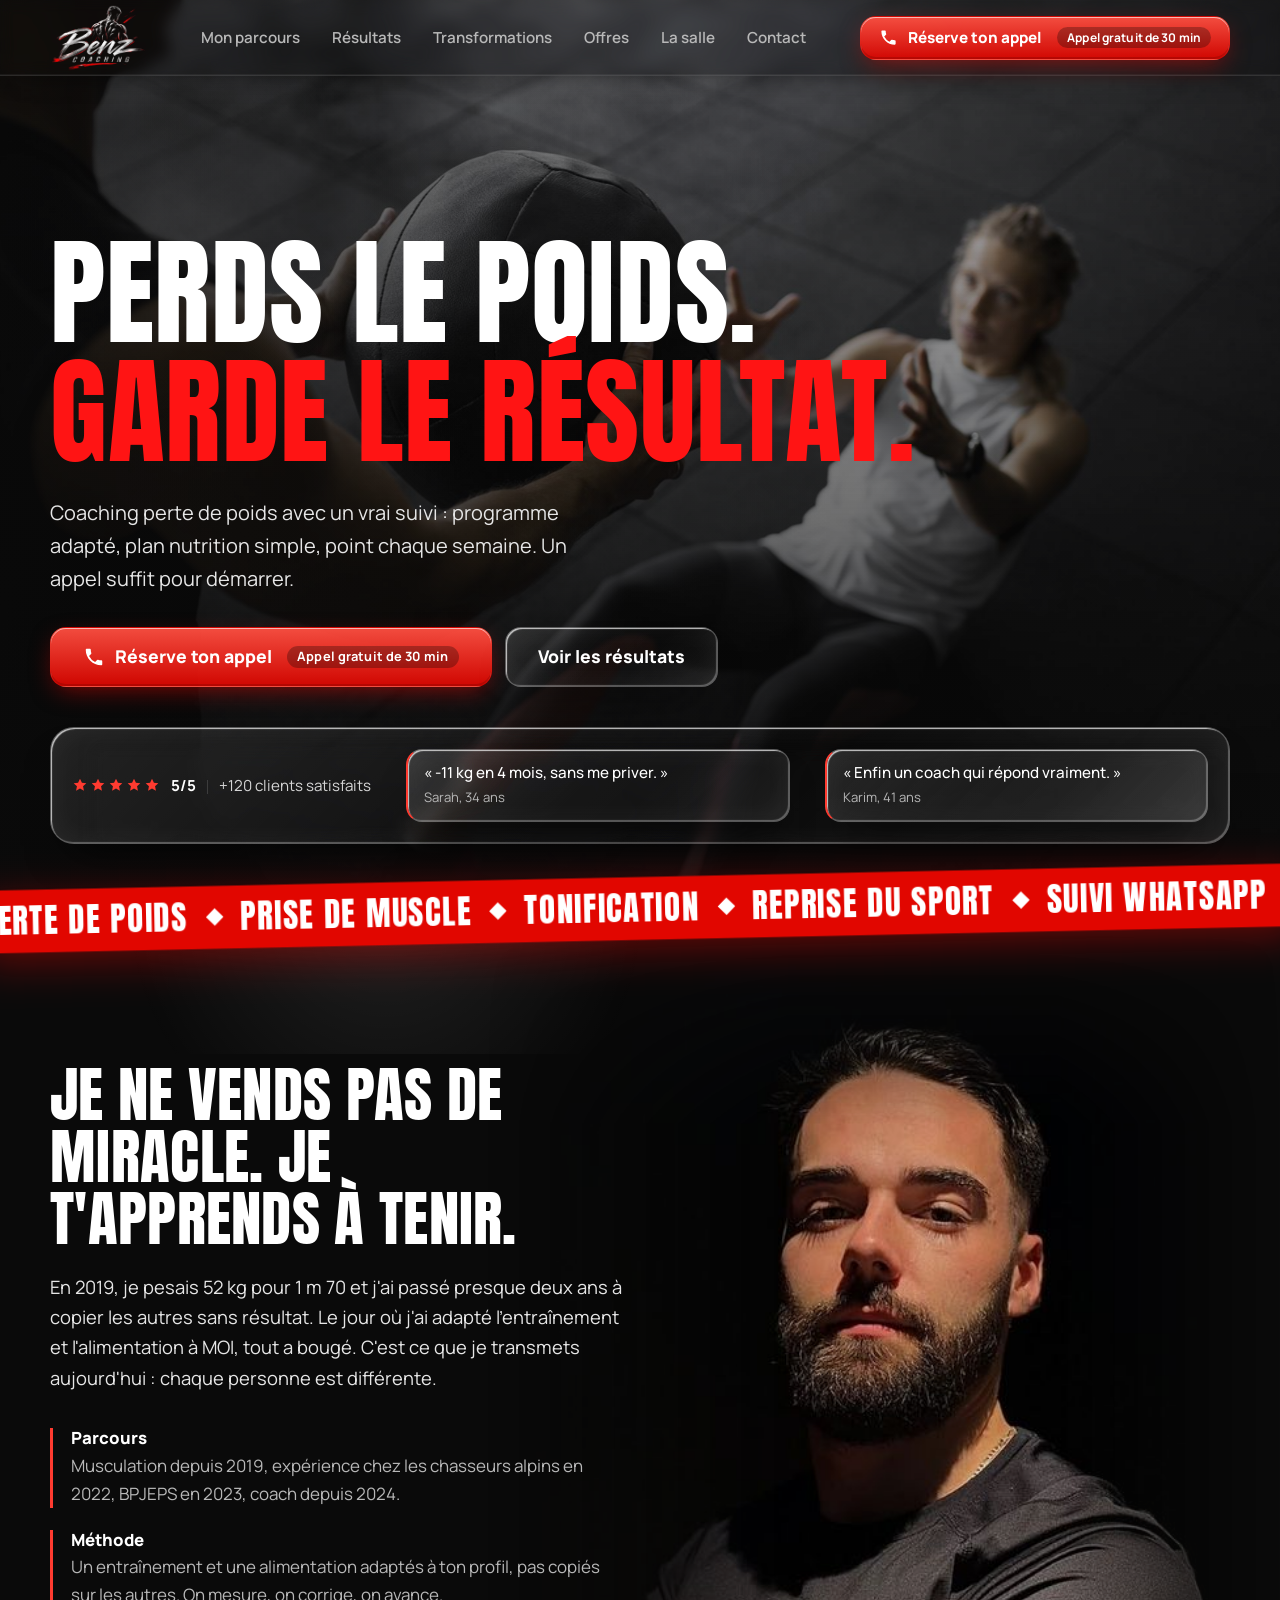
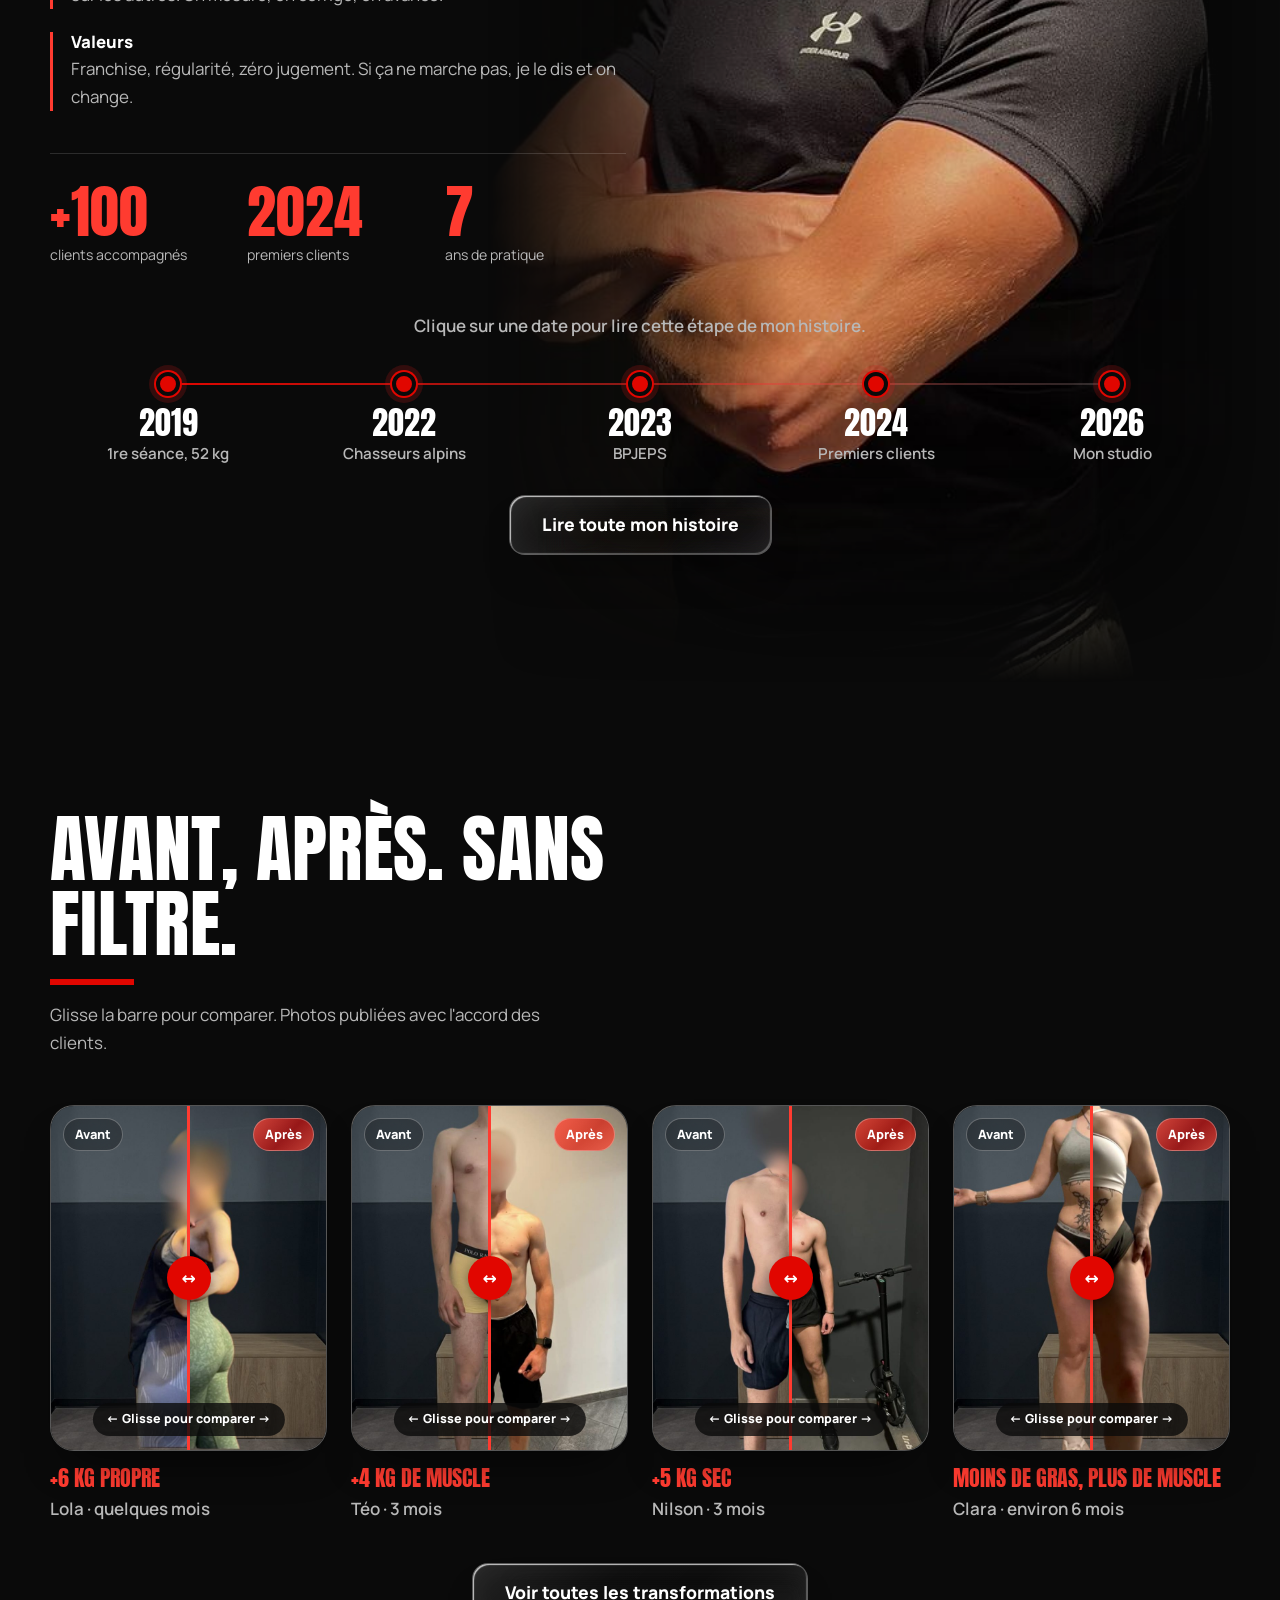
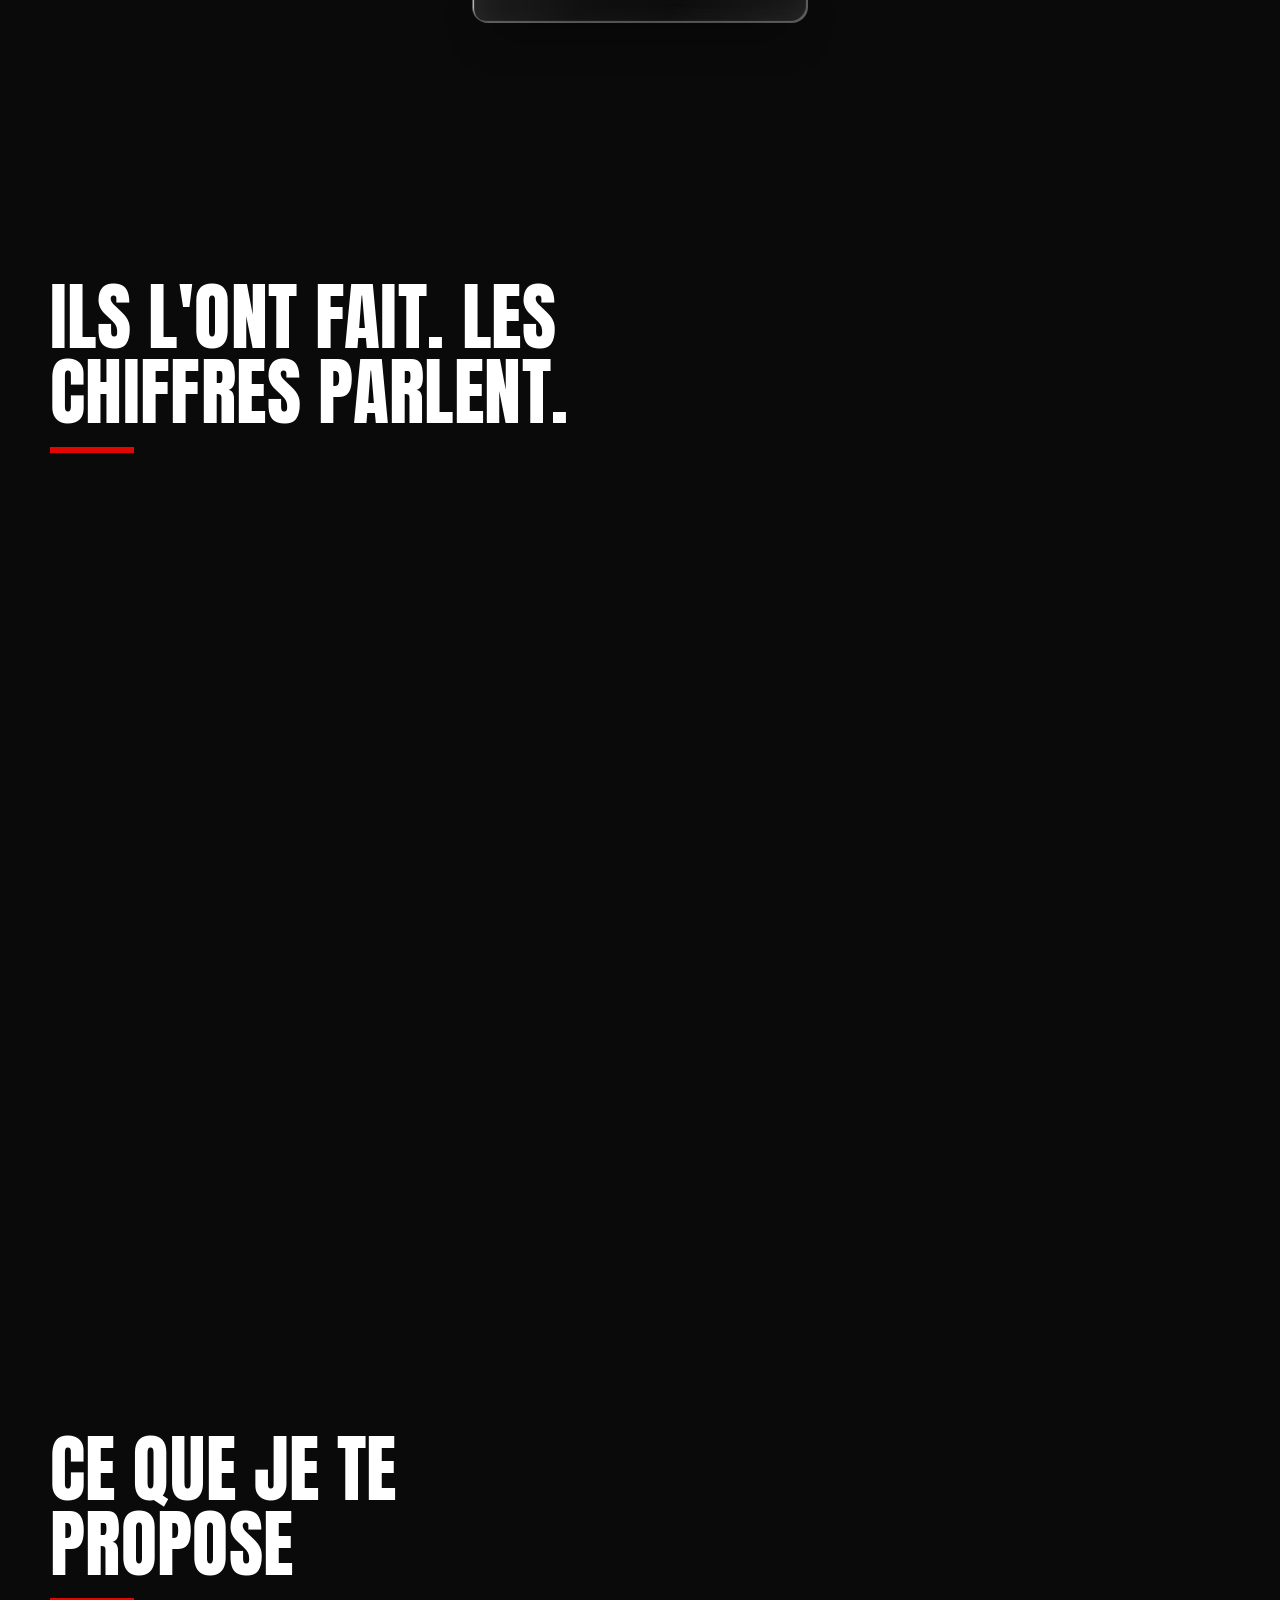
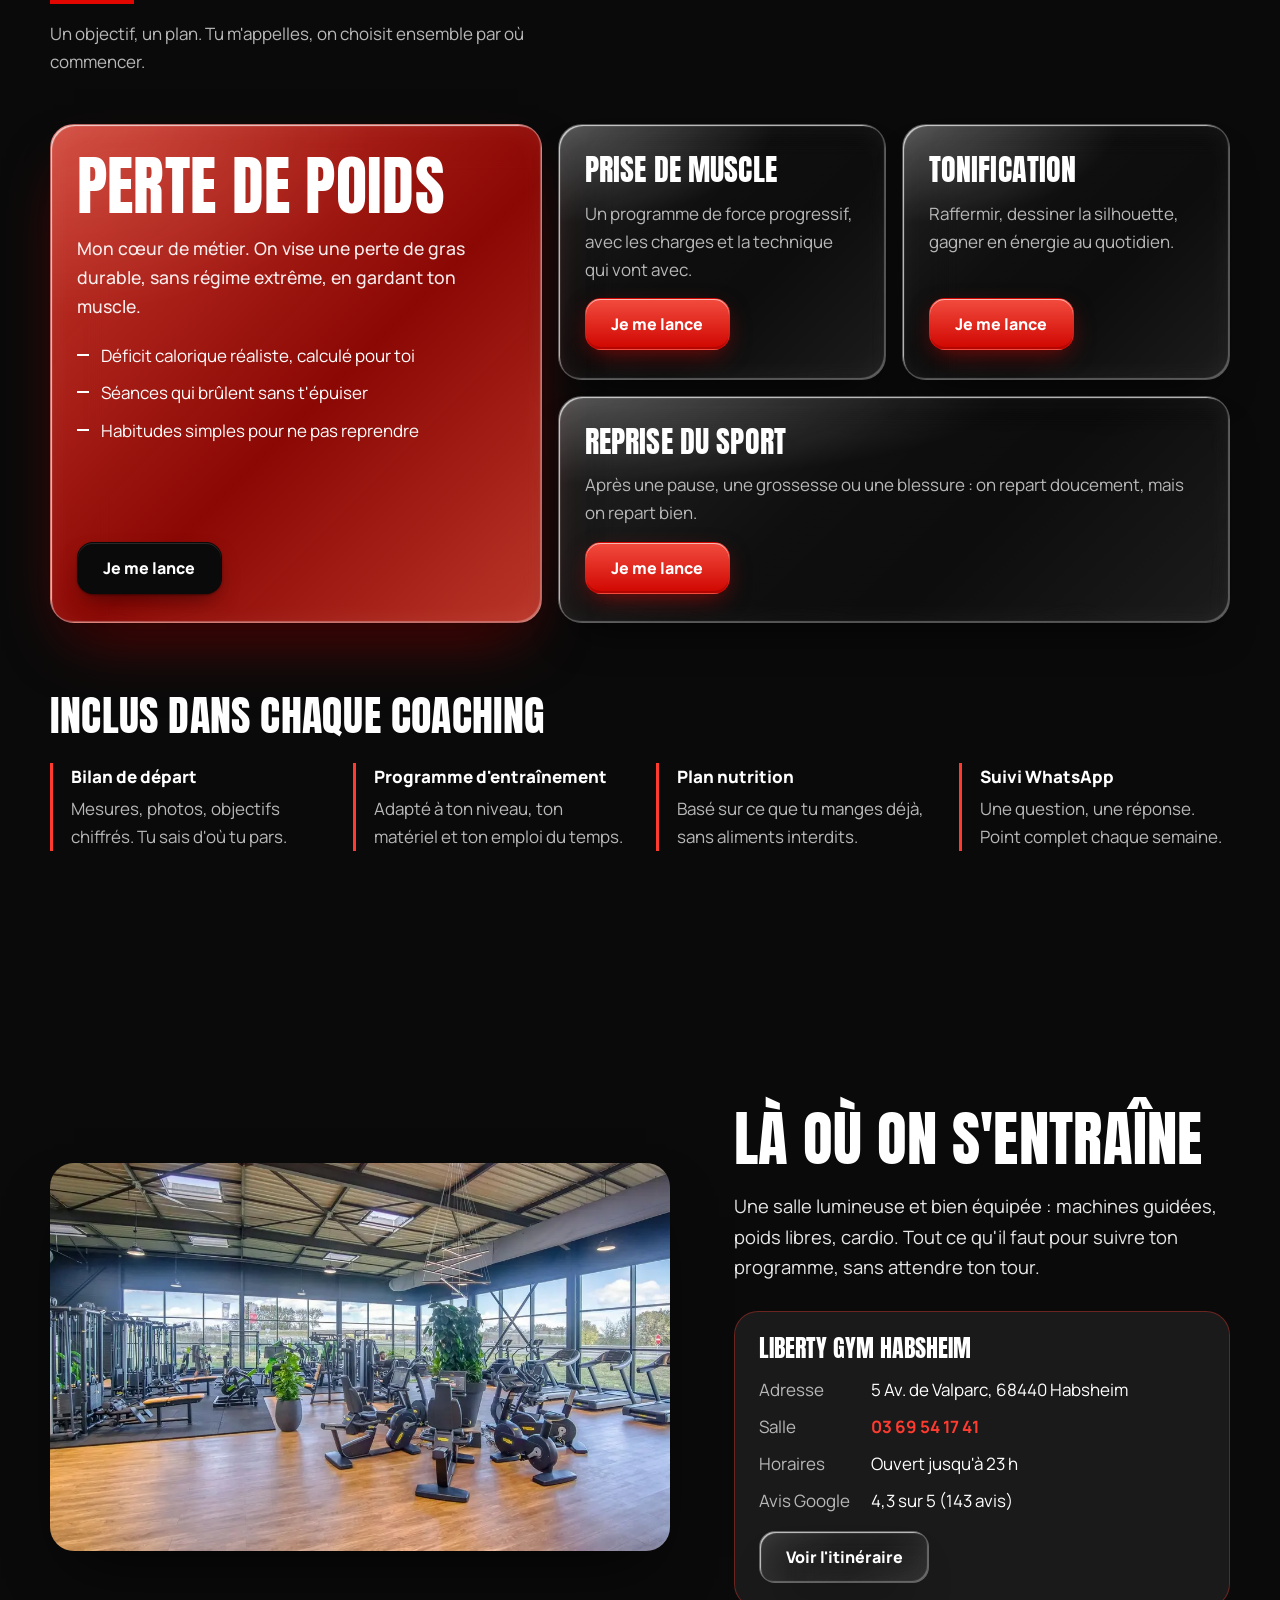
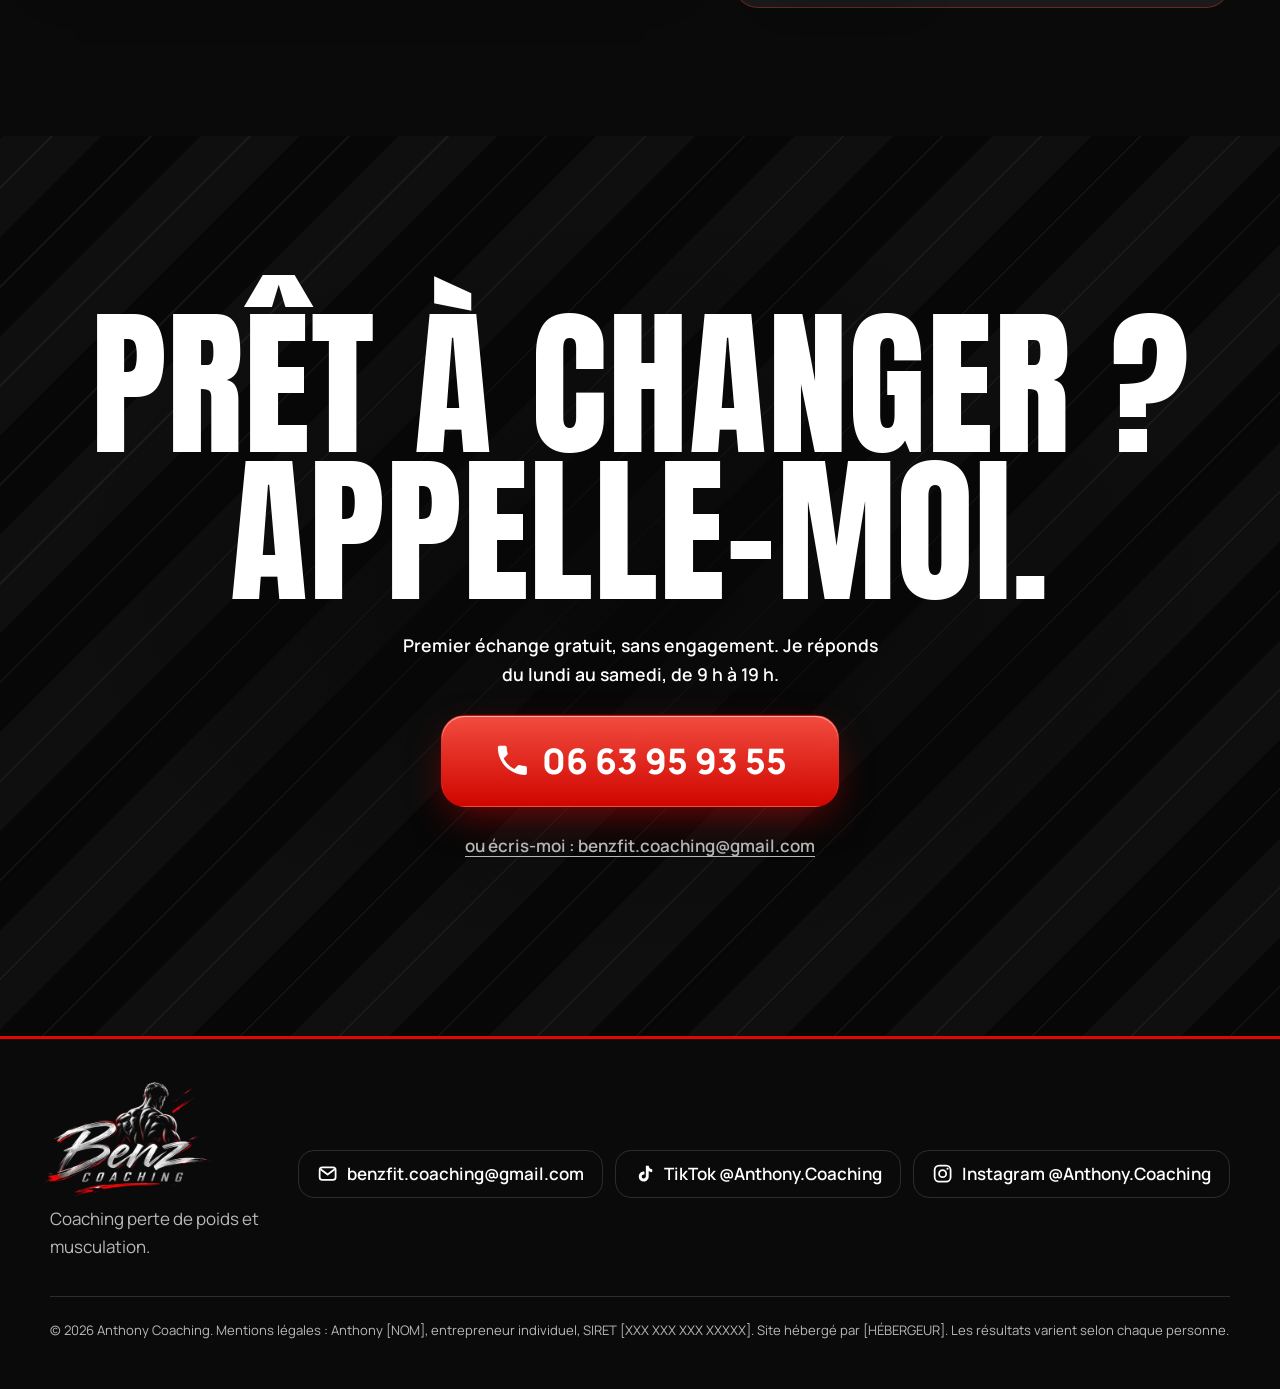
==== commit 370d55fb: "Ajoute la page Parcours avec chronologie cliquable, Amad et les textes des transformations Co-Author" ====
--- a/index.html
+++ b/index.html
@@ -149,17 +149,16 @@
 
         <div class="bio__text">
           <h2 data-reveal>Je ne vends pas de miracle. Je t'apprends à tenir.</h2>
-          <!-- TODO: remplacer tout ce texte par la vraie histoire d'Anthony -->
-          <p class="lead" data-reveal>Coach depuis plus de huit ans, j'ai accompagné des gens qui avaient tout essayé : régimes, abonnements oubliés, programmes trouvés sur internet. Mon travail : un plan qui rentre dans ta vie, pas l'inverse.</p>
+          <p class="lead" data-reveal>En 2019, je pesais 52 kg pour 1 m 70 et j'ai passé presque deux ans à copier les autres sans résultat. Le jour où j'ai adapté l'entraînement et l'alimentation à MOI, tout a bougé. C'est ce que je transmets aujourd'hui : chaque personne est différente.</p>
 
           <dl class="pillars">
             <div data-reveal>
               <dt>Parcours</dt>
-              <dd>Diplômé BPJEPS, passé par la salle puis le coaching à domicile. Spécialisé perte de poids depuis 2018.</dd>
+              <dd>Musculation depuis 2019, expérience chez les chasseurs alpins en 2022, BPJEPS en 2023, coach depuis 2024.</dd>
             </div>
             <div data-reveal>
               <dt>Méthode</dt>
-              <dd>Bilan de départ, 3 séances par semaine, alimentation ajustée à ce que tu manges déjà. On mesure, on corrige, on avance.</dd>
+              <dd>Un entraînement et une alimentation adaptés à ton profil, pas copiés sur les autres. On mesure, on corrige, on avance.</dd>
             </div>
             <div data-reveal>
               <dt>Valeurs</dt>
@@ -167,13 +166,26 @@
             </div>
           </dl>
 
-          <!-- TODO: 3 chiffres clés (data-count = valeur finale) -->
           <ul class="stats" data-reveal>
-            <li><span class="stats__n"><span data-count="120" data-prefix="+">0</span></span><span class="stats__l">clients accompagnés</span></li>
-            <li><span class="stats__n"><span data-count="9" data-prefix="-" data-suffix=" kg">0</span></span><span class="stats__l">perdus en moyenne</span></li>
-            <li><span class="stats__n"><span data-count="8">0</span></span><span class="stats__l">ans d'expérience</span></li>
+            <li><span class="stats__n"><span data-count="100" data-prefix="+">0</span></span><span class="stats__l">clients accompagnés</span></li>
+            <li><span class="stats__n">2024</span><span class="stats__l">premiers clients</span></li>
+            <li><span class="stats__n"><span data-count="7">0</span></span><span class="stats__l">ans de pratique</span></li>
           </ul>
-        </div>
+
+        </div>
+      </div>
+      <div class="wrap bio__tl">
+        <p class="bio__tlhint" data-reveal>Clique sur une date pour lire cette étape de mon histoire.</p>
+        <nav class="tl" aria-label="Chronologie du parcours" data-reveal>
+        <ol>
+          <li><a href="parcours.html#y2019" aria-label="2019 : 1re séance, 52 kg"><span class="tl__dot" aria-hidden="true"></span><span class="tl__y">2019</span><span class="tl__t">1re séance, 52 kg</span></a></li>
+          <li><a href="parcours.html#y2022" aria-label="2022 : Chasseurs alpins"><span class="tl__dot" aria-hidden="true"></span><span class="tl__y">2022</span><span class="tl__t">Chasseurs alpins</span></a></li>
+          <li><a href="parcours.html#y2023" aria-label="2023 : BPJEPS"><span class="tl__dot" aria-hidden="true"></span><span class="tl__y">2023</span><span class="tl__t">BPJEPS</span></a></li>
+          <li><a href="parcours.html#y2024" aria-label="2024 : Premiers clients"><span class="tl__dot" aria-hidden="true"></span><span class="tl__y">2024</span><span class="tl__t">Premiers clients</span></a></li>
+          <li><a href="parcours.html#y2026" aria-label="2026 : Mon studio"><span class="tl__dot" aria-hidden="true"></span><span class="tl__y">2026</span><span class="tl__t">Mon studio</span></a></li>
+        </ol>
+      </nav>
+        <p class="bio__more" data-reveal><a class="btn btn--ghost btn--lg" href="parcours.html">Lire toute mon histoire</a></p>
       </div>
     </section>
 
@@ -204,7 +216,7 @@
               <span class="ba__hint" aria-hidden="true">&larr; Glisse pour comparer &rarr;</span>
               <input class="ba__range" type="range" min="0" max="100" value="50" aria-label="Comparer avant et après, Téo">
             </div>
-            <figcaption><strong>+4 kg sec</strong><span>Téo · 3 mois</span></figcaption>
+            <figcaption><strong>+4 kg de muscle</strong><span>Téo · 3 mois</span></figcaption>
           </figure>
           <figure class="ba" data-reveal>
             <div class="ba__stage" style="--pos:50%">
@@ -215,7 +227,7 @@
               <span class="ba__hint" aria-hidden="true">&larr; Glisse pour comparer &rarr;</span>
               <input class="ba__range" type="range" min="0" max="100" value="50" aria-label="Comparer avant et après, Nilson">
             </div>
-            <figcaption><strong>+5 kg propre</strong><span>Nilson · 3 mois</span></figcaption>
+            <figcaption><strong>+5 kg sec</strong><span>Nilson · 3 mois</span></figcaption>
           </figure>
           <figure class="ba" data-reveal>
             <div class="ba__stage" style="--pos:50%">
@@ -226,7 +238,7 @@
               <span class="ba__hint" aria-hidden="true">&larr; Glisse pour comparer &rarr;</span>
               <input class="ba__range" type="range" min="0" max="100" value="50" aria-label="Comparer avant et après, Clara">
             </div>
-            <figcaption><strong>Transformation</strong><span>Clara · environ 6 mois</span></figcaption>
+            <figcaption><strong>Moins de gras, plus de muscle</strong><span>Clara · environ 6 mois</span></figcaption>
           </figure>
         </div>
         <div class="ba__more" data-reveal>
--- a/css/style.css
+++ b/css/style.css
@@ -543,3 +543,37 @@
 .ba__stage.is-used .ba__hint { opacity: 0; animation: none; }
 @keyframes ba-hint { 0%, 100% { transform: translateX(-50%) scale(1); } 50% { transform: translateX(-50%) scale(1.06); } }
 @media (prefers-reduced-motion: reduce) { .ba__hint { animation: none; } }
+
+/* Page parcours : fresque chronologique */
+.pc { position: relative; margin-top: 3rem; padding-left: 2.2rem; }
+.pc::before { content: ""; position: absolute; left: .55rem; top: .6rem; bottom: .6rem; width: 2px; background: linear-gradient(var(--red), rgba(255,255,255,.08)); }
+.pc__step { position: relative; margin-bottom: 2.5rem; }
+.pc__step::before { content: ""; position: absolute; left: -2.05rem; top: .55rem; width: 14px; height: 14px; border-radius: 50%; background: var(--red); box-shadow: 0 0 0 5px rgba(230,30,30,.2); }
+.pc__year { display: block; font: 400 clamp(2.6rem, 8vw, 4.5rem)/1 var(--font-display); color: var(--red-hot); }
+.pc__card { margin-top: .5rem; padding: 1.2rem; border-radius: var(--r-lg); border: 1px solid var(--line); background: rgba(255,255,255,.03); }
+.pc__card h2 { font: 400 clamp(1.4rem, 4vw, 2rem)/1.15 var(--font-display); text-transform: uppercase; margin-bottom: .8rem; }
+.pc__card p { color: var(--muted); margin-top: .75rem; max-width: 65ch; }
+.pc__photo { margin: 1.2rem 0 0; max-width: 420px; border-radius: var(--r-md, 14px); overflow: hidden; }
+.pc__photo img { display: block; width: 100%; height: auto; }
+.pc__pair { margin-top: 2rem; max-width: 640px; }
+@media (min-width: 900px) { .pc { padding-left: 3rem; } .pc__step::before { left: -2.85rem; } .pc::before { left: .75rem; } .pc__card { padding: 1.6rem 1.8rem; } }
+.bio__more { margin-top: 1.5rem; }
+
+/* Chronologie cliquable (points rouges) */
+.tl { margin-top: 2rem; }
+.tl ol { list-style: none; margin: 0; padding: 0; display: grid; grid-template-columns: repeat(5, 1fr); position: relative; }
+.tl ol::before { content: ""; position: absolute; left: 10%; right: 10%; top: 11px; height: 2px; background: linear-gradient(90deg, var(--red), rgba(255,255,255,.15)); }
+.tl a { position: relative; display: flex; flex-direction: column; align-items: center; gap: .35rem; text-align: center; text-decoration: none; padding: 0 .15rem; }
+.tl__dot { width: 24px; height: 24px; border-radius: 50%; background: var(--red); border: 4px solid var(--black); box-shadow: 0 0 0 2px var(--red), 0 0 0 7px rgba(230,30,30,.18); transition: transform .2s var(--ease), box-shadow .2s; }
+.tl a:hover .tl__dot, .tl a:focus-visible .tl__dot { transform: scale(1.25); box-shadow: 0 0 0 2px var(--red-hot), 0 0 0 10px rgba(230,30,30,.3); }
+.tl__y { font: 400 1.5rem/1 var(--font-display); color: #fff; margin-top: .3rem; }
+.tl__t { font-size: .78rem; font-weight: 600; color: var(--muted); line-height: 1.25; }
+.tl a:hover .tl__y { color: var(--red-hot); }
+@media (min-width: 760px) { .tl__y { font-size: 2rem; } .tl__t { font-size: .95rem; } }
+.bio__tl { margin-top: 3rem; text-align: center; }
+.bio__tlhint { color: var(--muted); font-weight: 600; }
+.bio__tl .bio__more { margin-top: 2rem; }
+.pc__step { scroll-margin-top: 6rem; }
+.pc__step:target .pc__card { border-color: var(--red); }
+html { scroll-behavior: smooth; }
+@media (prefers-reduced-motion: reduce) { html { scroll-behavior: auto; } }
